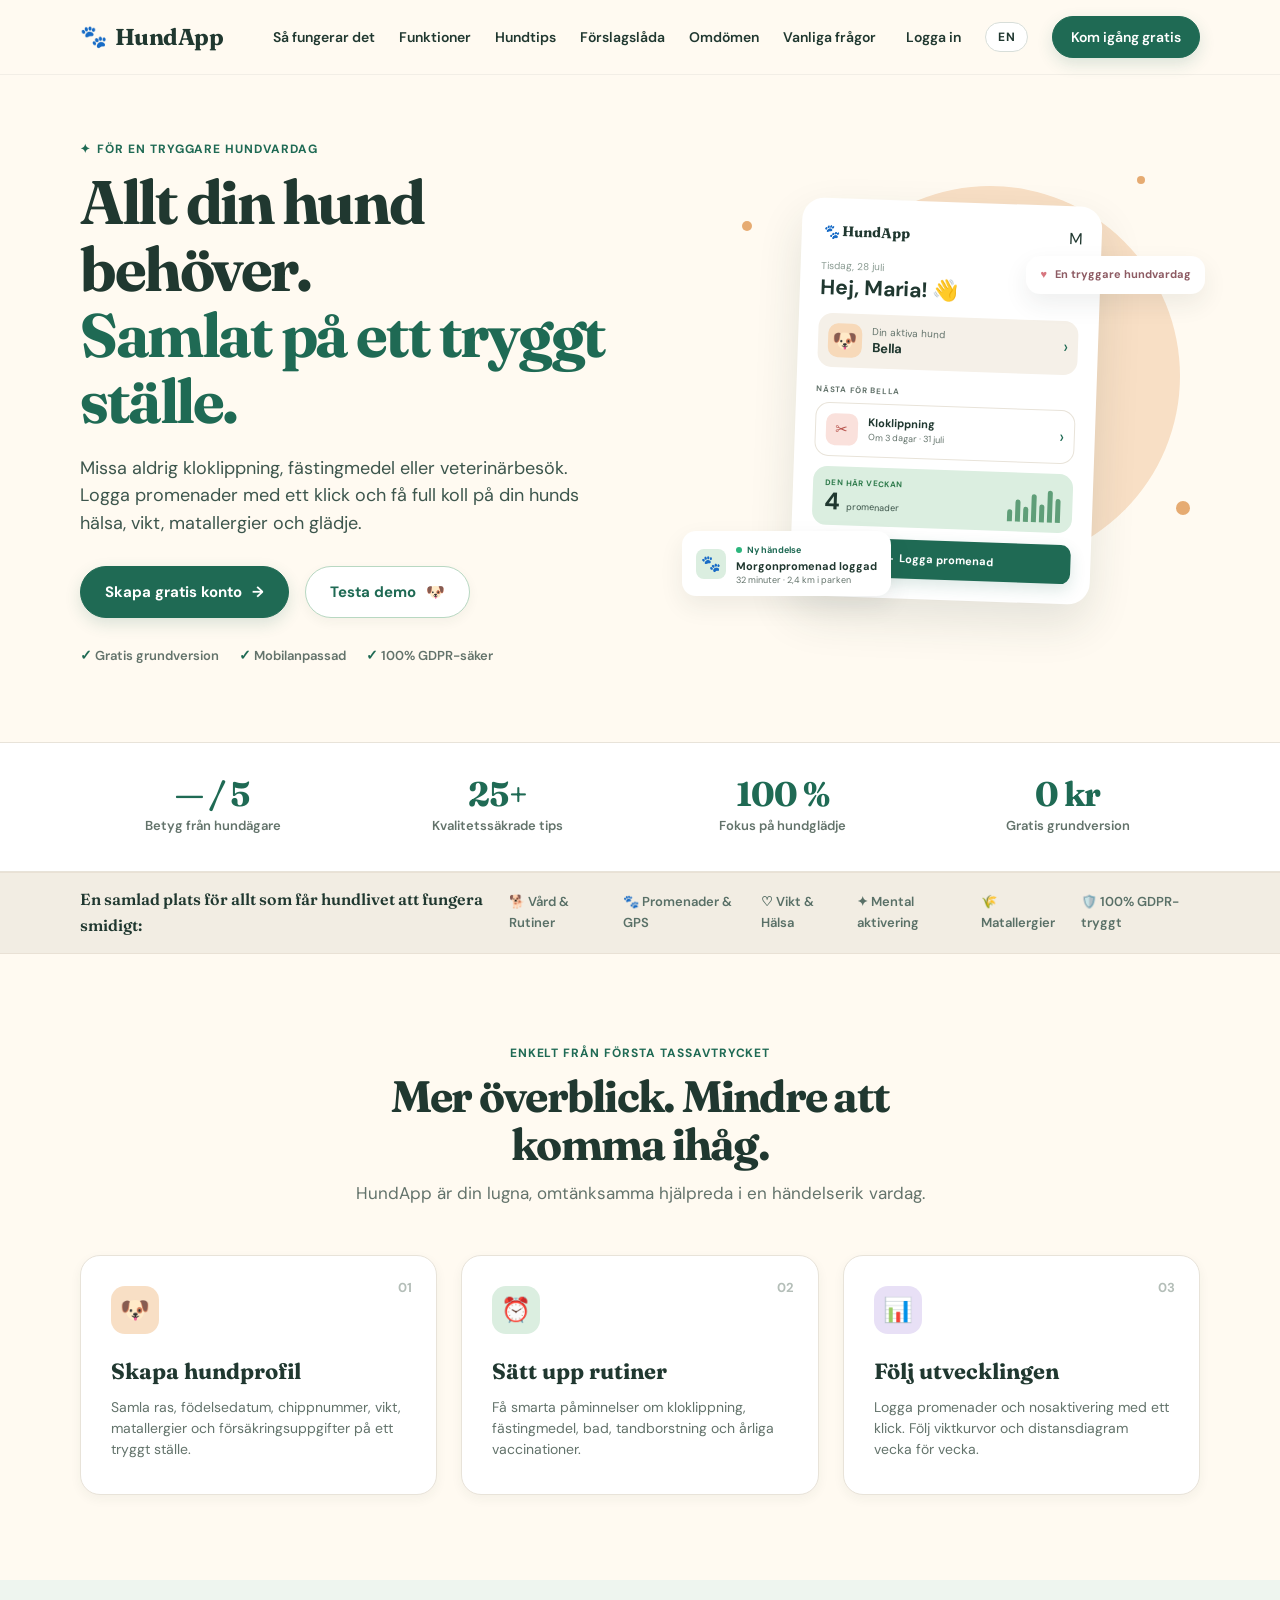
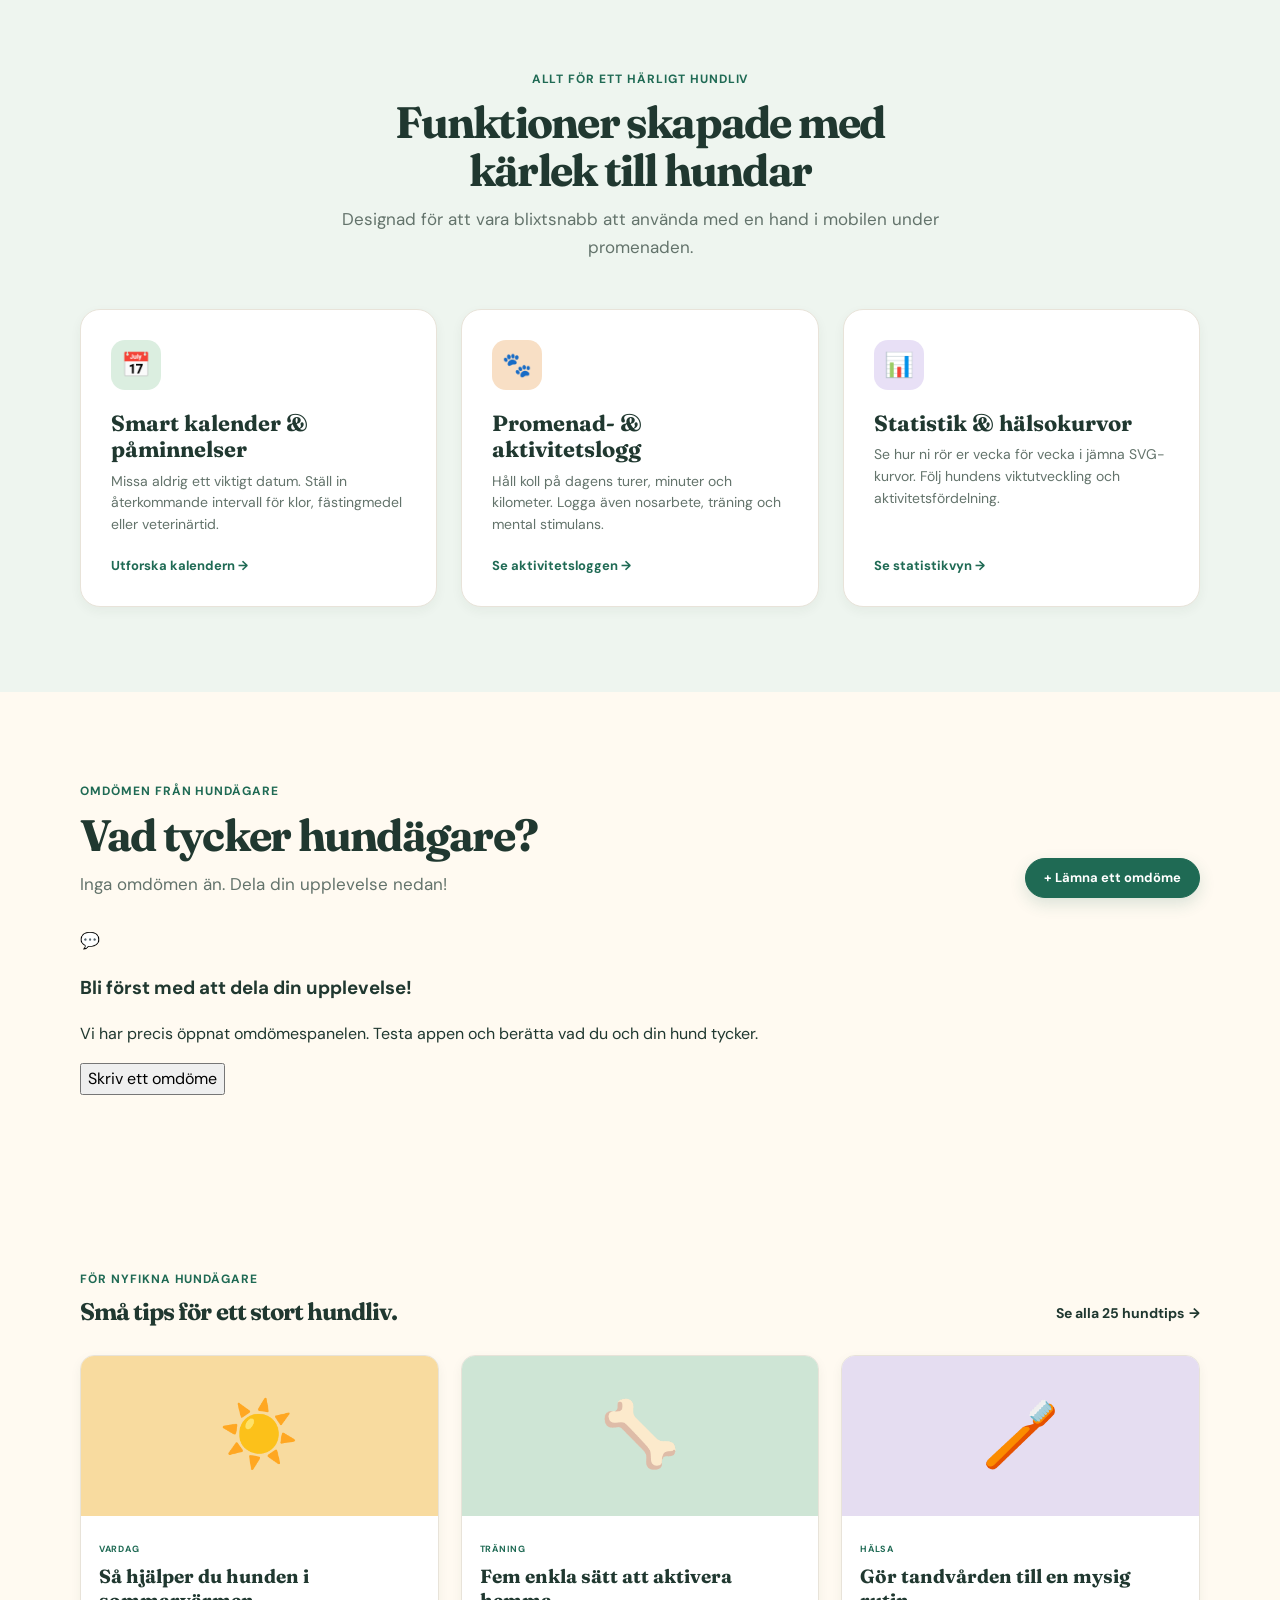
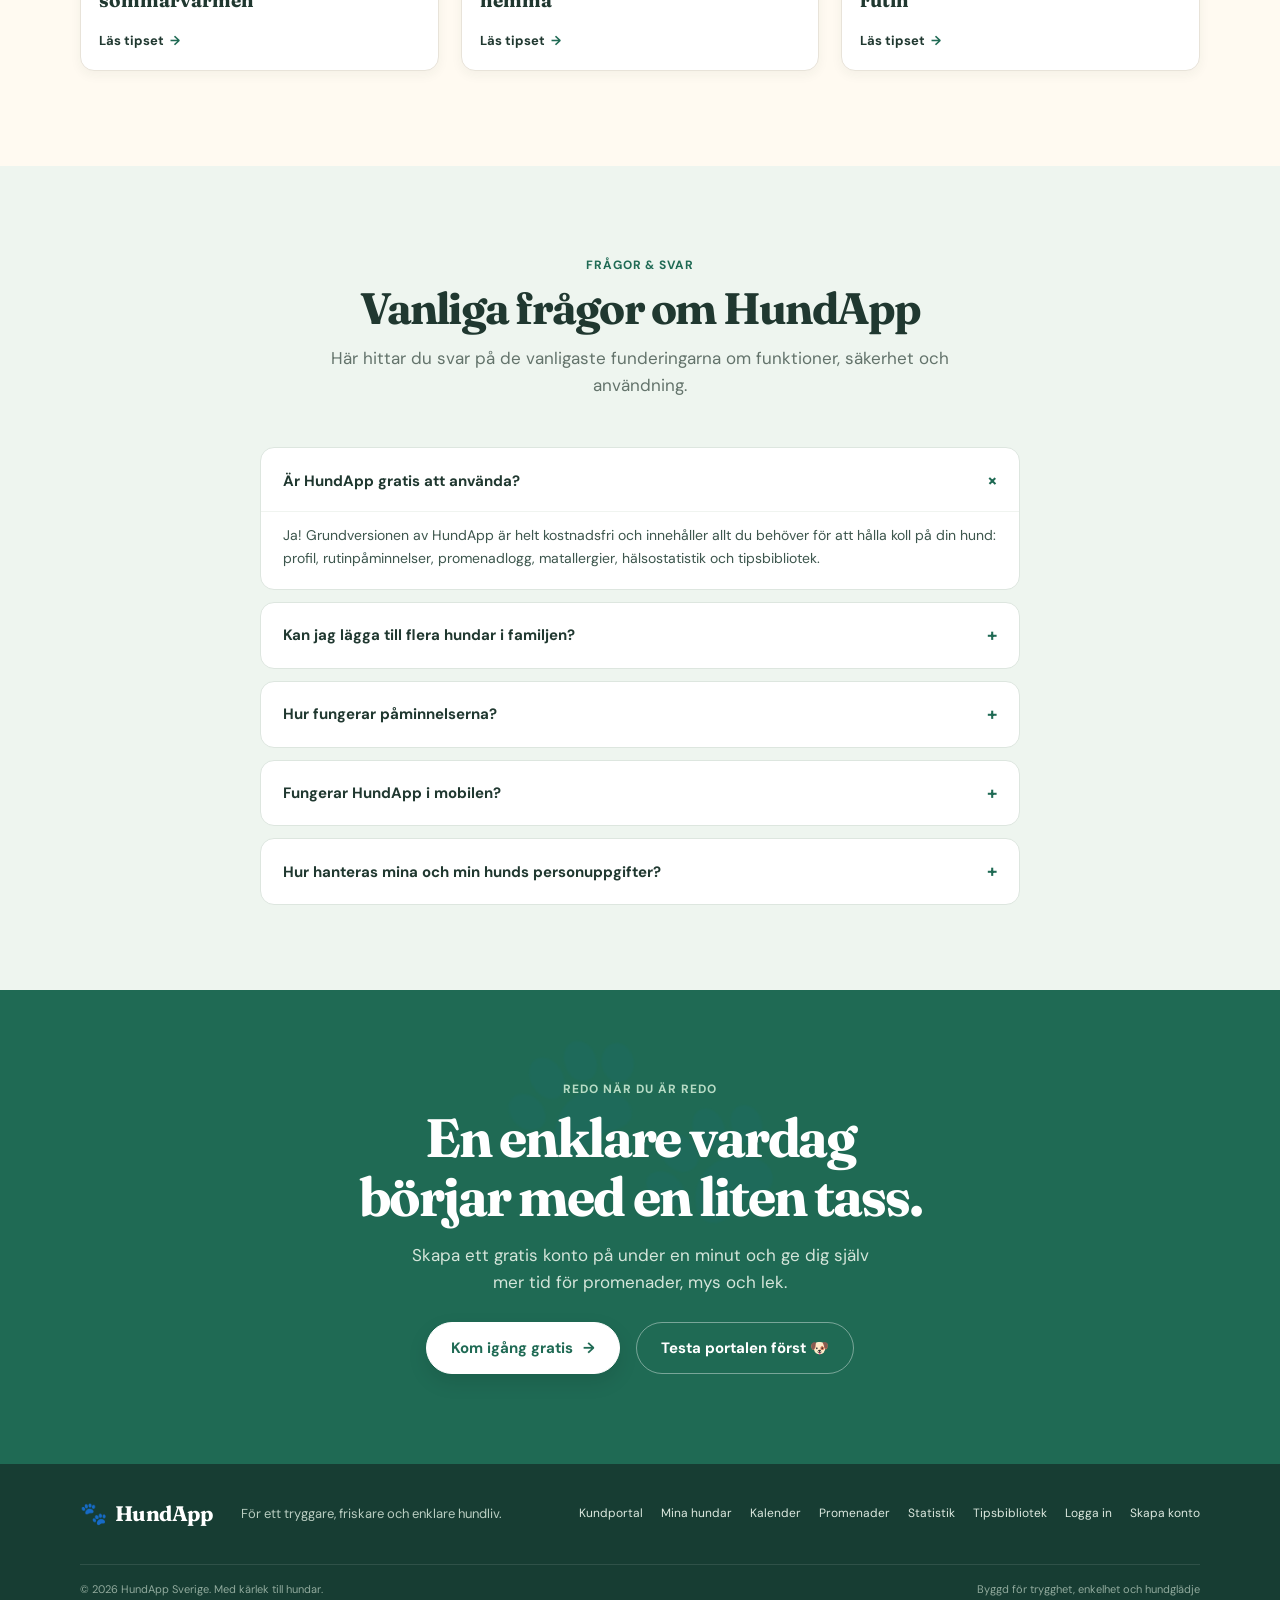
==== index.html @ fe057f98 "Add files via upload" ====
<!doctype html>
<html lang="sv">
<head>
  <meta charset="utf-8">
  <meta name="viewport" content="width=device-width, initial-scale=1">
  <meta name="description" content="HundApp hjälper dig hålla koll på din hunds rutiner, promenader, påminnelser, matallergier och hälsa. Enkel, mobilanpassad och 100% trygg.">
  <title>HundApp – En tryggare och enklare vardag för dig och din hund</title>
  <link rel="preconnect" href="https://fonts.googleapis.com">
  <link rel="preconnect" href="https://fonts.gstatic.com" crossorigin>
  <link href="https://fonts.googleapis.com/css2?family=DM+Sans:ital,wght@0,400;0,500;0,600;0,700;1,400&family=Fraunces:opsz,wght@9..144,600;9..144,700&display=swap" rel="stylesheet">
  <link rel="stylesheet" href="styles.css">
</head>
<body>
  <a class="skip-link" href="#main">Hoppa till innehållet</a>

  <!-- Huvudnavigation -->
  <header class="site-header">
    <div class="container nav-wrap">
      <a class="brand" href="index.html" aria-label="HundApp – till startsidan">
        <span class="brand-mark" aria-hidden="true">🐾</span>
        <span>HundApp</span>
      </a>

      <button class="menu-toggle" type="button" aria-expanded="false" aria-controls="main-nav">
        <span class="sr-only">Öppna meny</span>
        <span></span><span></span><span></span>
      </button>

      <nav id="main-nav" class="main-nav" aria-label="Huvudmeny">
        <a href="#sa-fungerar-det">Så fungerar det</a>
        <a href="#funktioner">Funktioner</a>
        <a href="tips.html">Hundtips</a>
        <a href="suggestions.html">Förslagslåda</a>
        <a href="#omdomen">Omdömen</a>
        <a href="#faq">Vanliga frågor</a>
        <a class="nav-login" href="login.html">Logga in</a>
        <button class="language-toggle" type="button" aria-label="Switch to English" aria-pressed="false">EN</button>
        <a class="button button-small" href="register.html">Kom igång gratis</a>
      </nav>
    </div>
  </header>

  <main id="main">
    
    <!-- ================= HERO SECTION ================= -->
    <section id="top" class="hero section">
      <div class="container hero-grid">
        
        <!-- Vänster: Hero Text & CTA -->
        <div class="hero-copy">
          <p class="eyebrow"><span aria-hidden="true">✦</span> För en tryggare hundvardag</p>
          <h1>Allt din hund behöver.<br><em>Samlat på ett tryggt ställe.</em></h1>
          <p class="hero-text">
            Missa aldrig kloklippning, fästingmedel eller veterinärbesök. Logga promenader med ett klick och få full koll på din hunds hälsa, vikt, matallergier och glädje.
          </p>
          
          <div class="hero-actions">
            <a class="button" href="register.html">Skapa gratis konto <span aria-hidden="true">→</span></a>
            <a class="button button-secondary" href="portal.html">Testa demo <span>🐶</span></a>
          </div>

          <div class="trust-row" aria-label="Fördelar">
            <span><b aria-hidden="true">✓</b> Gratis grundversion</span>
            <span><b aria-hidden="true">✓</b> Mobilanpassad</span>
            <span><b aria-hidden="true">✓</b> 100% GDPR-säker</span>
          </div>
        </div>

        <!-- Höger: Interaktiv Mobilapp Mockup -->
        <div class="hero-visual" aria-label="Förhandsvisning av HundApp i mobilen">
          <div class="sun-shape"></div>
          <div class="dot dot-one"></div>
          <div class="dot dot-two"></div>
          <div class="dot dot-three"></div>
          
          <div class="app-preview">
            <div class="preview-top">
              <span class="preview-logo"><i>🐾</i> HundApp</span>
              <span class="avatar">M</span>
            </div>
            
            <p class="preview-date">Tisdag, 28 juli</p>
            <h2>Hej, Maria! <span>👋</span></h2>
            
            <!-- Aktiv hundkort -->
            <a href="dogs.html" class="dog-card" style="text-decoration:none;" title="Öppna Bellas profil">
              <div class="dog-avatar" aria-hidden="true">🐶</div>
              <div>
                <span>Din aktiva hund</span>
                <strong>Bella</strong>
              </div>
              <span class="task-arrow" aria-hidden="true">›</span>
            </a>

            <!-- Nästa rutin -->
            <p class="next-label">NÄSTA FÖR BELLA</p>
            <a href="calendar.html" class="task-card" style="text-decoration:none;" title="Gå till aktivitetskalendern">
              <div class="task-icon pink" aria-hidden="true">✂</div>
              <div>
                <strong>Kloklippning</strong>
                <span>Om 3 dagar · 31 juli</span>
              </div>
              <span class="task-arrow" aria-hidden="true">›</span>
            </a>

            <!-- Veckostatistik -->
            <a href="statistics.html" class="week-card" style="text-decoration:none;" title="Se komplett hälsostatistik">
              <div>
                <span>DEN HÄR VECKAN</span>
                <strong>4 <small>promenader</small></strong>
              </div>
              <div class="mini-chart" aria-hidden="true">
                <i style="height:12px"></i>
                <i style="height:22px"></i>
                <i style="height:15px"></i>
                <i style="height:28px"></i>
                <i style="height:18px"></i>
                <i style="height:32px"></i>
                <i style="height:24px"></i>
              </div>
            </a>

            <a href="walks.html" class="preview-add button" style="text-decoration:none; display:flex; justify-content:center; align-items:center; gap:6px;">
              <span>+</span> Logga promenad
            </a>
          </div>

          <!-- Svävande live-notiskort -->
          <div class="floating-card walk-card">
            <span class="float-icon">🐾</span>
            <span>
              <span class="pulse-badge"><span class="pulse-dot"></span> Ny händelse</span>
              <b>Morgonpromenad loggad</b>
              <small>32 minuter · 2,4 km i parken</small>
            </span>
          </div>

          <div class="floating-card heart-card">
            <span aria-hidden="true">♥</span> En tryggare hundvardag
          </div>
        </div>

      </div>
    </section>

    <!-- ================= STATISTIKSTRIP (UPPDATERAS LIVE) ================= -->
    <section class="stats-strip" aria-label="Nyckeltal om HundApp">
      <div class="container stats-strip-grid">
        <div class="stats-strip-item">
          <strong id="live-rating-value">— / 5</strong>
          <span id="live-rating-label">Betyg från hundägare</span>
        </div>
        <div class="stats-strip-item">
          <strong>25+</strong>
          <span>Kvalitetssäkrade tips</span>
        </div>
        <div class="stats-strip-item">
          <strong>100 %</strong>
          <span>Fokus på hundglädje</span>
        </div>
        <div class="stats-strip-item">
          <strong>0 kr</strong>
          <span>Gratis grundversion</span>
        </div>
      </div>
    </section>

    <!-- ================= SOCIAL PROOF LISTA ================= -->
    <section class="social-proof">
      <div class="container proof-wrap">
        <p>En samlad plats för allt som får hundlivet att fungera smidigt:</p>
        <div class="proof-items">
          <span>🐕 Vård & Rutiner</span>
          <span>🐾 Promenader & GPS</span>
          <span>♡ Vikt & Hälsa</span>
          <span>✦ Mental aktivering</span>
          <span>🌾 Matallergier</span>
          <span>🛡️ 100% GDPR-tryggt</span>
        </div>
      </div>
    </section>

    <!-- ================= SÅ FUNGERAR DET (3 STEG) ================= -->
    <section id="sa-fungerar-det" class="section how-section">
      <div class="container">
        <div class="section-heading centered">
          <p class="eyebrow">Enkelt från första tassavtrycket</p>
          <h2>Mer överblick. Mindre att komma ihåg.</h2>
          <p>HundApp är din lugna, omtänksamma hjälpreda i en händelserik vardag.</p>
        </div>

        <div class="steps">
          <article class="step">
            <div class="step-number">01</div>
            <div class="step-icon peach">🐶</div>
            <h3>Skapa hundprofil</h3>
            <p>Samla ras, födelsedatum, chippnummer, vikt, matallergier och försäkringsuppgifter på ett tryggt ställe.</p>
          </article>

          <article class="step">
            <div class="step-number">02</div>
            <div class="step-icon mint">⏰</div>
            <h3>Sätt upp rutiner</h3>
            <p>Få smarta påminnelser om kloklippning, fästingmedel, bad, tandborstning och årliga vaccinationer.</p>
          </article>

          <article class="step">
            <div class="step-number">03</div>
            <div class="step-icon lilac">📊</div>
            <h3>Följ utvecklingen</h3>
            <p>Logga promenader och nosaktivering med ett klick. Följ viktkurvor och distansdiagram vecka för vecka.</p>
          </article>
        </div>
      </div>
    </section>

    <!-- ================= INTERAKTIVA FUNKTIONSPELARE ================= -->
    <section id="funktioner" class="section features-section">
      <div class="container">
        <div class="section-heading centered">
          <p class="eyebrow">Allt för ett härligt hundliv</p>
          <h2>Funktioner skapade med kärlek till hundar</h2>
          <p>Designad för att vara blixtsnabb att använda med en hand i mobilen under promenaden.</p>
        </div>

        <div class="feature-pillar-grid">
          <article class="feature-pillar-card">
            <div class="pillar-icon mint">📅</div>
            <h3>Smart kalender & påminnelser</h3>
            <p>Missa aldrig ett viktigt datum. Ställ in återkommande intervall för klor, fästingmedel eller veterinärtid.</p>
            <a class="pillar-link" href="calendar.html">Utforska kalendern →</a>
          </article>

          <article class="feature-pillar-card">
            <div class="pillar-icon peach">🐾</div>
            <h3>Promenad- & aktivitetslogg</h3>
            <p>Håll koll på dagens turer, minuter och kilometer. Logga även nosarbete, träning och mental stimulans.</p>
            <a class="pillar-link" href="walks.html">Se aktivitetsloggen →</a>
          </article>

          <article class="feature-pillar-card">
            <div class="pillar-icon lilac">📊</div>
            <h3>Statistik & hälsokurvor</h3>
            <p>Se hur ni rör er vecka för vecka i jämna SVG-kurvor. Följ hundens viktutveckling och aktivitetsfördelning.</p>
            <a class="pillar-link" href="statistics.html">Se statistikvyn →</a>
          </article>
        </div>
      </div>
    </section>

    <!-- ================= HUNDÄGARRECENSIONER (LIVE) ================= -->
    <section id="omdomen" class="testimonials-section">
      <div class="container">
        <div class="reviews-header-row">
          <div class="section-heading">
            <p class="eyebrow">Omdömen från hundägare</p>
            <h2>Vad tycker hundägare?</h2>
            <p id="reviews-subtitle">Här visas äkta omdömen så fort våra användare har tyckt till.</p>
          </div>
          <button id="open-review-modal-btn" class="button button-small" type="button">+ Lämna ett omdöme</button>
        </div>

        <div id="reviews-container">
          <!-- Renderas dynamiskt i app.js -->
        </div>
      </div>
    </section>

    <!-- ================= UTVALDA TIPS FRÅN BIBLIOTEKET ================= -->
    <section id="tips" class="section tips-section">
      <div class="container">
        <div class="tips-top">
          <div>
            <p class="eyebrow">För nyfikna hundägare</p>
            <h2>Små tips för ett stort hundliv.</h2>
          </div>
          <a class="text-link dark" href="tips.html">Se alla 25 hundtips <span aria-hidden="true">→</span></a>
        </div>

        <div class="tips-grid">
          <article class="tip-card">
            <div class="tip-image sunshine">☀️</div>
            <div class="tip-body">
              <span>VARDAG</span>
              <h3>Så hjälper du hunden i sommarvärmen</h3>
              <a href="tips.html" aria-label="Läs tips om sommarvärme">Läs tipset <b>→</b></a>
            </div>
          </article>

          <article class="tip-card">
            <div class="tip-image green">🦴</div>
            <div class="tip-body">
              <span>TRÄNING</span>
              <h3>Fem enkla sätt att aktivera hemma</h3>
              <a href="tips.html" aria-label="Läs tips om aktivering">Läs tipset <b>→</b></a>
            </div>
          </article>

          <article class="tip-card">
            <div class="tip-image lavender">🪥</div>
            <div class="tip-body">
              <span>HÄLSA</span>
              <h3>Gör tandvården till en mysig rutin</h3>
              <a href="tips.html" aria-label="Läs tips om tandvård">Läs tipset <b>→</b></a>
            </div>
          </article>
        </div>
      </div>
    </section>

    <!-- ================= VANLIGA FRÅGOR (ACCORDION) ================= -->
    <section id="faq" class="faq-section">
      <div class="container">
        <div class="section-heading centered">
          <p class="eyebrow">Frågor & svar</p>
          <h2>Vanliga frågor om HundApp</h2>
          <p>Här hittar du svar på de vanligaste funderingarna om funktioner, säkerhet och användning.</p>
        </div>

        <div class="faq-wrap">
          <details class="faq-item" open>
            <summary class="faq-summary">
              Är HundApp gratis att använda?
              <span aria-hidden="true">+</span>
            </summary>
            <div class="faq-content">
              Ja! Grundversionen av HundApp är helt kostnadsfri och innehåller allt du behöver för att hålla koll på din hund: profil, rutinpåminnelser, promenadlogg, matallergier, hälsostatistik och tipsbibliotek.
            </div>
          </details>

          <details class="faq-item">
            <summary class="faq-summary">
              Kan jag lägga till flera hundar i familjen?
              <span aria-hidden="true">+</span>
            </summary>
            <div class="faq-content">
              Ja, du kan enkelt hantera flera hundprofiler och växla mellan dem med ett klick i appen, så att varje hund får sina egna rutiner, påminnelser, foder och historik.
            </div>
          </details>

          <details class="faq-item">
            <summary class="faq-summary">
              Hur fungerar påminnelserna?
              <span aria-hidden="true">+</span>
            </summary>
            <div class="faq-content">
              Du väljer själv intervall (t.ex. kloklippning var 21:a dag eller fästingmedel en gång i månaden). HundApp beräknar automatiskt nästa datum och påminner dig i god tid så att du kan bocka av rutinen direkt.
            </div>
          </details>

          <details class="faq-item">
            <summary class="faq-summary">
              Fungerar HundApp i mobilen?
              <span aria-hidden="true">+</span>
            </summary>
            <div class="faq-content">
              Absolut! HundApp är byggd med mobil-först-design och fungerar direkt i webbläsaren i mobilen utan krångliga nedladdningar. Du kan även spara den som genväg på din hemskärm för snabbåtkomst.
            </div>
          </details>

          <details class="faq-item">
            <summary class="faq-summary">
              Hur hanteras mina och min hunds personuppgifter?
              <span aria-hidden="true">+</span>
            </summary>
            <div class="faq-content">
              Vi tillämpar strikt dataminimering enligt GDPR. Endast nödvändiga uppgifter sparas, vi visar ingen reklam och dina data säljs eller delas aldrig vidare till tredje part.
            </div>
          </details>
        </div>
      </div>
    </section>

    <!-- ================= CALL TO ACTION ================= -->
    <section id="kom-igang" class="cta-section">
      <div class="container cta-inner">
        <div class="cta-paw" aria-hidden="true">🐾</div>
        <p class="eyebrow light">Redo när du är redo</p>
        <h2>En enklare vardag<br>börjar med en liten tass.</h2>
        <p>Skapa ett gratis konto på under en minut och ge dig själv mer tid för promenader, mys och lek.</p>
        <div style="display:inline-flex; gap:16px; flex-wrap:wrap; justify-content:center; position:relative; z-index:2;">
          <a class="button button-light" href="register.html">Kom igång gratis <span aria-hidden="true">→</span></a>
          <a class="button button-ghost" style="color:#fff !important; border-color:rgba(255,255,255,0.4);" href="portal.html">Testa portalen först 🐶</a>
        </div>
      </div>
    </section>

  </main>

  <!-- MODAL: LÄMNA ETT OMDÖME -->
  <div id="review-modal" class="modal" aria-hidden="true" role="dialog" aria-modal="true" aria-labelledby="review-modal-title">
    <div class="modal-box review-modal-box">
      <button class="modal-close" type="button" aria-label="Stäng">×</button>
      <span class="modal-icon">⭐</span>
      <p class="eyebrow">Tyck till om HundApp</p>
      <h2 id="review-modal-title">Lämna ett omdöme</h2>
      <p style="font-size:13px; color:var(--muted); margin: 6px 0 16px;">Ditt betyg och din recension uppdaterar snittbetyget och visas direkt på startsidan.</p>
      
      <form id="review-form">
        <div class="review-form-field">
          <label>Välj betyg (1–5 stjärnor):</label>
          <div id="review-star-picker" class="star-picker" role="radiogroup" aria-label="Välj betyg">
            <span data-star="1" role="radio" aria-checked="false" aria-label="1 stjärna">★</span>
            <span data-star="2" role="radio" aria-checked="false" aria-label="2 stjärnor">★</span>
            <span data-star="3" role="radio" aria-checked="false" aria-label="3 stjärnor">★</span>
            <span data-star="4" role="radio" aria-checked="false" aria-label="4 stjärnor">★</span>
            <span data-star="5" role="radio" aria-checked="false" aria-label="5 stjärnor">★</span>
          </div>
          <input type="hidden" id="review-rating-input" name="rating" value="5" required>
        </div>

        <div class="review-form-field">
          <label for="review-name">Ditt namn och hundens namn:</label>
          <input type="text" id="review-name" placeholder="T.ex. Maria & Bella (Golden retriever)" required>
        </div>

        <div class="review-form-field">
          <label for="review-text">Din upplevelse av HundApp:</label>
          <textarea id="review-text" placeholder="Berätta vad du tycker om funktionerna, påminnelserna eller promenadloggen..." required></textarea>
        </div>

        <button class="button" style="width:100%; margin-top:8px;" type="submit">Publicera mitt omdöme ✨</button>
      </form>
    </div>
  </div>

  <!-- TOAST FEEDBACK -->
  <div id="toast-msg" class="toast-msg" role="status" aria-live="polite">
    <span id="toast-icon">✓</span>
    <span id="toast-text">Tack för ditt omdöme!</span>
  </div>

  <!-- ================= SIDFOT ================= -->
  <footer class="site-footer">
    <div class="container footer-top">
      <a class="brand" href="index.html">
        <span class="brand-mark" aria-hidden="true">🐾</span>
        <span>HundApp</span>
      </a>
      <p>För ett tryggare, friskare och enklare hundliv.</p>
      
      <nav class="footer-links" aria-label="Sidfotslänkar">
        <a href="portal.html">Kundportal</a>
        <a href="dogs.html">Mina hundar</a>
        <a href="calendar.html">Kalender</a>
        <a href="walks.html">Promenader</a>
        <a href="statistics.html">Statistik</a>
        <a href="tips.html">Tipsbibliotek</a>
        <a href="login.html">Logga in</a>
        <a href="register.html">Skapa konto</a>
      </nav>
    </div>
    
    <div class="container footer-bottom">
      <span>© 2026 HundApp Sverige. Med kärlek till hundar.</span>
      <span>Byggd för trygghet, enkelhet och hundglädje</span>
    </div>
  </footer>

  <script src="app.js"></script>
</body>
</html>
---- styles.css ----
/**
 * 🐾 HundApp – styles.css
 * Modern, mobil-först stilmall för hela HundApp.
 * Bättre, snyggare, felsäker och blixtsnabb.
 */

/* ============================================================
   1. DESIGNTOKENS & CSS VARIABLER
   ============================================================ */
:root {
  /* Huvudfärger */
  --ink: #203830;
  --ink-light: #3d564d;
  --muted: #63736b;
  --muted-light: #899a91;
  --cream: #fffaf1;
  --white: #ffffff;

  /* Accentfärger */
  --green: #1f6a54;
  --green-hover: #174c3e;
  --green-light: #e3f2e7;
  --green-border: #b8d8c2;

  --peach: #f8dfc5;
  --peach-dark: #b86e28;
  --mint: #dbeee0;
  --mint-dark: #2e7a4b;
  --lilac: #e8e0f6;
  --lilac-dark: #6f539b;
  --rose: #fae1dc;
  --rose-dark: #b8544d;
  --sand: #f5f0e8;

  /* Ramar & Skuggor */
  --line: #e8e3d9;
  --line-light: #f0ece3;
  --shadow-sm: 0 4px 12px rgba(32, 56, 48, 0.05);
  --shadow-md: 0 10px 25px rgba(32, 56, 48, 0.08);
  --shadow-lg: 0 20px 45px rgba(32, 56, 48, 0.12);
  --radius-sm: 8px;
  --radius-md: 14px;
  --radius-lg: 20px;
  --radius-pill: 100px;

  /* Easing & Transition */
  --ease: cubic-bezier(0.16, 1, 0.3, 1);
  --transition: 0.2s cubic-bezier(0.16, 1, 0.3, 1);
}

/* ============================================================
   2. GLOBALA RESETS & TYPOGRAFI
   ============================================================ */
*, *::before, *::after {
  box-sizing: border-box;
}

html {
  scroll-behavior: smooth;
  -webkit-text-size-adjust: 100%;
}

body {
  margin: 0;
  color: var(--ink);
  background: var(--cream);
  font-family: 'DM Sans', -apple-system, BlinkMacSystemFont, 'Segoe UI', Roboto, sans-serif;
  font-size: 16px;
  line-height: 1.6;
  -webkit-font-smoothing: antialiased;
  -moz-osx-font-smoothing: grayscale;
}

img, svg {
  display: block;
  max-width: 100%;
}

button, input, select, textarea {
  font: inherit;
}

a {
  color: inherit;
  text-decoration: none;
}

:focus-visible {
  outline: 3px solid var(--green);
  outline-offset: 2px;
}

.sr-only {
  position: absolute;
  width: 1px;
  height: 1px;
  padding: 0;
  margin: -1px;
  overflow: hidden;
  clip: rect(0, 0, 0, 0);
  white-space: nowrap;
  border: 0;
}

.skip-link {
  position: absolute;
  left: 10px;
  top: -60px;
  background: var(--green);
  color: var(--white) !important;
  padding: 8px 16px;
  border-radius: var(--radius-sm);
  font-weight: 700;
  z-index: 100;
  transition: top 0.2s ease;
}

.skip-link:focus {
  top: 12px;
}

.container {
  width: min(1120px, calc(100% - 40px));
  margin: 0 auto;
}

.section {
  padding: 85px 0;
}

/* ============================================================
   3. KNAPPAR, TAGGAR & INTERAKTIVA ELEMENT
   ============================================================ */
.button {
  display: inline-flex;
  align-items: center;
  justify-content: center;
  gap: 10px;
  border: 1px solid var(--green);
  border-radius: var(--radius-pill);
  padding: 13px 24px;
  background: var(--green);
  color: var(--white) !important;
  font-size: 15px;
  font-weight: 700;
  cursor: pointer;
  box-shadow: 0 6px 16px rgba(31, 106, 84, 0.16);
  transition: var(--transition);
}

.button:hover {
  background: var(--green-hover);
  border-color: var(--green-hover);
  transform: translateY(-2px);
  box-shadow: 0 8px 20px rgba(31, 106, 84, 0.22);
}

.button:active {
  transform: translateY(0);
}

.button-small {
  padding: 9px 18px;
  font-size: 13px;
}

.button-secondary {
  background: var(--white);
  color: var(--green) !important;
  border-color: var(--green-border);
  box-shadow: var(--shadow-sm);
}

.button-secondary:hover {
  background: var(--green-light);
  border-color: var(--green);
  transform: translateY(-2px);
}

.button-ghost {
  background: transparent;
  color: var(--ink) !important;
  border: 1px solid var(--line);
  box-shadow: none;
}

.button-ghost:hover {
  background: var(--white);
  border-color: var(--green);
  color: var(--green) !important;
  transform: translateY(-2px);
}

.button-light {
  background: var(--white);
  border-color: var(--white);
  color: var(--green) !important;
  box-shadow: 0 8px 20px rgba(0,0,0,0.1);
}

.button-light:hover {
  background: var(--sand);
  transform: translateY(-2px);
}

.outline-button {
  display: inline-flex;
  align-items: center;
  justify-content: center;
  border: 1px solid var(--line);
  background: var(--white);
  color: var(--ink);
  border-radius: var(--radius-pill);
  padding: 11px 20px;
  font-size: 14px;
  font-weight: 700;
  cursor: pointer;
  transition: var(--transition);
}

.outline-button:hover {
  border-color: var(--green);
  color: var(--green);
  transform: translateY(-2px);
}

.text-link {
  font-weight: 700;
  color: var(--green);
  font-size: 14px;
  display: inline-flex;
  align-items: center;
  gap: 5px;
  transition: opacity 0.15s;
}

.text-link:hover {
  opacity: 0.8;
}

.text-link.dark {
  color: var(--ink);
}

.eyebrow {
  color: var(--green);
  font-weight: 700;
  letter-spacing: 0.08em;
  text-transform: uppercase;
  font-size: 12px;
  margin: 0 0 10px;
  display: inline-flex;
  align-items: center;
  gap: 6px;
}

.card-label {
  font-size: 9px;
  letter-spacing: 0.09em;
  font-weight: 700;
  color: var(--muted);
  text-transform: uppercase;
  margin: 0 0 6px;
}

/* ============================================================
   4. NAVIGATION & SIDHUVUD (PUBLIKT & PORTAL)
   ============================================================ */
.site-header {
  background: rgba(255, 250, 241, 0.94);
  backdrop-filter: blur(12px);
  -webkit-backdrop-filter: blur(12px);
  position: sticky;
  top: 0;
  z-index: 100;
  border-bottom: 1px solid rgba(32, 56, 48, 0.06);
}

.nav-wrap {
  height: 74px;
  display: flex;
  align-items: center;
  justify-content: space-between;
}

.brand {
  display: inline-flex;
  align-items: center;
  gap: 8px;
  color: var(--ink);
  font-family: 'Fraunces', Georgia, serif;
  font-weight: 700;
  font-size: 23px;
  letter-spacing: -0.02em;
}

.brand-mark {
  font-size: 22px;
}

.main-nav {
  display: flex;
  align-items: center;
  gap: 24px;
}

.main-nav a {
  font-size: 14px;
  font-weight: 600;
  color: var(--ink);
  transition: color 0.15s;
}

.main-nav a:hover,
.footer-links a:hover {
  color: var(--green);
}

.nav-login {
  margin-left: 6px;
}

.language-toggle {
  border: 1px solid #d8ded9;
  border-radius: var(--radius-pill);
  background: var(--white);
  color: var(--ink);
  font: 700 12px 'DM Sans', sans-serif;
  letter-spacing: 0.04em;
  padding: 6px 12px;
  cursor: pointer;
  transition: var(--transition);
}

.language-toggle:hover {
  border-color: var(--green);
  color: var(--green);
}

.menu-toggle {
  display: none;
  background: none;
  border: 0;
  width: 42px;
  height: 42px;
  padding: 8px;
  cursor: pointer;
}

.menu-toggle span:not(.sr-only) {
  height: 2px;
  display: block;
  margin: 5px 0;
  background: var(--ink);
  border-radius: 2px;
  transition: 0.2s;
}

/* Portal Nav */
.portal-page {
  background: var(--cream);
  min-height: 100vh;
  display: flex;
  flex-direction: column;
}

.portal-header {
  background: var(--white);
  border-bottom: 1px solid var(--line);
  position: sticky;
  top: 0;
  z-index: 100;
}

.portal-nav {
  width: min(1120px, calc(100% - 40px));
  margin: 0 auto;
  height: 72px;
  display: flex;
  align-items: center;
  justify-content: space-between;
}

.portal-links {
  display: flex;
  align-items: center;
  gap: 8px;
}

.portal-links a {
  font-size: 14px;
  font-weight: 600;
  color: var(--muted);
  padding: 8px 14px;
  border-radius: var(--radius-pill);
  transition: var(--transition);
}

.portal-links a:hover,
.portal-links a.active {
  color: var(--ink);
  background: var(--sand);
}

.portal-links a.active {
  font-weight: 700;
  color: var(--green);
}

.portal-user {
  display: flex;
  align-items: center;
  gap: 12px;
}

.bell {
  border: 1px solid #dce4de;
  background: var(--white);
  border-radius: 50%;
  width: 36px;
  height: 36px;
  display: grid;
  place-items: center;
  font-size: 15px;
  cursor: pointer;
  position: relative;
  transition: var(--transition);
}

.bell:hover {
  border-color: var(--green);
}

.bell i {
  position: absolute;
  top: 7px;
  right: 7px;
  width: 7px;
  height: 7px;
  border-radius: 50%;
  background: #e54b4b;
}

.user-menu {
  display: inline-flex;
  align-items: center;
  gap: 8px;
  border: 1px solid #dce4de;
  background: var(--white);
  border-radius: var(--radius-pill);
  padding: 4px 12px 4px 5px;
  cursor: pointer;
  font: 600 13px 'DM Sans', sans-serif;
  color: var(--ink);
}

.user-menu span {
  width: 26px;
  height: 26px;
  border-radius: 50%;
  background: var(--mint);
  color: var(--green);
  display: grid;
  place-items: center;
  font-weight: 700;
  font-size: 12px;
}

.user-menu em {
  font-style: normal;
  font-size: 10px;
  color: var(--muted);
}

/* ============================================================
   5. STARTSIDA (INDEX.HTML)
   ============================================================ */
.hero {
  padding: 60px 0 75px;
  overflow: hidden;
}

.hero-grid {
  display: grid;
  grid-template-columns: 1.05fr 0.95fr;
  align-items: center;
  gap: 50px;
}

.hero h1,
.section-heading h2,
.feature-copy h2,
.tips-top h2,
.cta-inner h2 {
  font-family: 'Fraunces', Georgia, serif;
  letter-spacing: -0.04em;
  line-height: 1.08;
  margin: 0;
  color: var(--ink);
}

.hero h1 {
  font-size: clamp(40px, 4.8vw, 64px);
  max-width: 620px;
}

.hero h1 em {
  font-style: normal;
  color: var(--green);
}

.hero-text {
  font-size: 18px;
  line-height: 1.55;
  color: var(--ink-light);
  max-width: 530px;
  margin: 20px 0 28px;
}

.hero-actions {
  display: flex;
  align-items: center;
  gap: 16px;
}

.trust-row {
  display: flex;
  gap: 20px;
  margin-top: 26px;
  color: var(--muted);
  font-size: 13px;
  font-weight: 600;
}

.trust-row b {
  color: var(--green);
  font-size: 14px;
}

/* Hero Visual & Mockup */
.hero-visual {
  height: 480px;
  position: relative;
  display: flex;
  justify-content: center;
  align-items: center;
}

.sun-shape {
  width: 380px;
  height: 380px;
  border-radius: 50%;
  background: var(--peach);
  position: absolute;
  right: 20px;
  top: 25px;
}

.dot {
  width: 10px;
  height: 10px;
  border-radius: 50%;
  background: #e6ab72;
  position: absolute;
}

.dot-one { left: 50px; top: 60px; }
.dot-two { right: 10px; top: 340px; width: 14px; height: 14px; }
.dot-three { right: 55px; top: 15px; width: 8px; height: 8px; }

.app-preview {
  width: 300px;
  background: var(--white);
  padding: 20px;
  border-radius: 22px;
  position: relative;
  z-index: 2;
  box-shadow: var(--shadow-lg);
  transform: rotate(2deg);
  transition: transform 0.3s ease;
}

.app-preview:hover {
  transform: rotate(0deg) scale(1.02);
}

.preview-top {
  display: flex;
  justify-content: space-between;
  align-items: center;
}

.preview-logo {
  font-family: 'Fraunces', serif;
  font-size: 14px;
  font-weight: 700;
}

.preview-date {
  color: var(--muted-light);
  font-size: 10px;
  margin: 14px 0 0;
}

.app-preview h2 {
  font-size: 21px;
  margin: 0 0 12px;
  line-height: 1.3;
}

.dog-card {
  display: flex;
  gap: 10px;
  align-items: center;
  border-radius: var(--radius-md);
  background: var(--sand);
  padding: 10px;
  transition: var(--transition);
}

.dog-card:hover {
  background: #ede6da;
}

.dog-avatar {
  width: 34px;
  height: 34px;
  border-radius: 10px;
  background: #f7d9b9;
  display: grid;
  place-items: center;
  font-size: 20px;
}

.dog-card div:nth-child(2) {
  display: flex;
  flex-direction: column;
  line-height: 1.2;
  font-size: 10px;
  color: var(--muted);
}

.dog-card strong {
  color: var(--ink);
  font-size: 13px;
  margin-top: 2px;
}

.dog-card button {
  border: 0;
  background: transparent;
  margin-left: auto;
  color: var(--muted);
  font-size: 16px;
}

.next-label {
  font-size: 8px;
  letter-spacing: 0.09em;
  font-weight: 700;
  color: var(--muted);
  margin: 16px 0 6px;
}

.task-card {
  display: flex;
  align-items: center;
  gap: 10px;
  border: 1px solid var(--line);
  border-radius: var(--radius-md);
  padding: 10px;
  transition: var(--transition);
}

.task-card:hover {
  border-color: var(--green);
  background: #fbfdfb;
}

.task-icon {
  width: 32px;
  height: 32px;
  border-radius: 9px;
  display: grid;
  place-items: center;
  font-size: 15px;
}

.pink {
  background: var(--rose);
  color: var(--rose-dark);
}

.task-card div:nth-child(2) {
  display: flex;
  flex-direction: column;
  font-size: 11px;
  line-height: 1.25;
}

.task-card span {
  color: var(--muted);
  font-size: 9px;
  margin-top: 2px;
}

.task-arrow {
  margin-left: auto;
  font-size: 18px !important;
  color: var(--green) !important;
}

.week-card {
  margin-top: 10px;
  border-radius: var(--radius-md);
  background: var(--mint);
  display: flex;
  align-items: flex-end;
  justify-content: space-between;
  padding: 10px 12px;
  transition: var(--transition);
}

.week-card:hover {
  background: #cde7d5;
}

.week-card > div:first-child {
  display: flex;
  flex-direction: column;
}

.week-card span {
  font-size: 8px;
  font-weight: 700;
  color: var(--mint-dark);
  letter-spacing: 0.05em;
}

.week-card strong {
  font-size: 24px;
  line-height: 1.1;
}

.week-card small {
  font-size: 9px;
  font-weight: 500;
  color: #4d655a;
}

.mini-chart {
  height: 32px;
  display: flex;
  align-items: end;
  gap: 3px;
}

.mini-chart i {
  background: #5f9e78;
  width: 5px;
  border-radius: 4px 4px 0 0;
}

.preview-add {
  width: 100%;
  background: var(--green);
  border: 0;
  color: #fff;
  border-radius: 10px;
  font-size: 11px;
  padding: 11px;
  margin-top: 12px;
  font-weight: 700;
  cursor: pointer;
}

/* Floating Badges */
.floating-card {
  position: absolute;
  z-index: 3;
  background: var(--white);
  border-radius: var(--radius-md);
  box-shadow: var(--shadow-md);
}

.walk-card {
  left: -10px;
  bottom: 45px;
  padding: 10px 14px;
  display: flex;
  gap: 10px;
  align-items: center;
  font-size: 11px;
  animation: floatGentle 5s ease-in-out infinite;
}

.float-icon {
  width: 30px;
  height: 30px;
  display: grid;
  place-items: center;
  border-radius: 8px;
  background: var(--mint);
  font-size: 16px;
}

.walk-card b, .walk-card small {
  display: block;
  line-height: 1.35;
}

.walk-card small {
  color: var(--muted);
  font-size: 9px;
}

.heart-card {
  right: -5px;
  top: 95px;
  padding: 10px 14px;
  font-size: 11px;
  font-weight: 700;
  color: #8d5b63;
  animation: floatRight 6s ease-in-out infinite;
}

.heart-card span {
  color: #d7767f;
  margin-right: 5px;
}

.pulse-badge {
  display: inline-flex;
  align-items: center;
  gap: 5px;
  font-size: 9px;
  color: var(--green);
  font-weight: 700;
}

.pulse-dot {
  width: 6px;
  height: 6px;
  border-radius: 50%;
  background: #2cb67d;
  animation: pulseDot 1.8s infinite;
}

@keyframes floatGentle {
  0%, 100% { transform: translateY(0) rotate(-4deg); }
  50% { transform: translateY(-7px) rotate(-3deg); }
}

@keyframes floatRight {
  0%, 100% { transform: translateY(0) rotate(5deg); }
  50% { transform: translateY(-6px) rotate(6deg); }
}

@keyframes pulseDot {
  0%, 100% { opacity: 1; transform: scale(1); }
  50% { opacity: 0.4; transform: scale(0.8); }
}

/* Stats Strip */
.stats-strip {
  background: var(--white);
  border-top: 1px solid var(--line);
  border-bottom: 1px solid var(--line);
  padding: 34px 0;
}

.stats-strip-grid {
  display: grid;
  grid-template-columns: repeat(4, 1fr);
  gap: 20px;
  text-align: center;
}

.stats-strip-item strong {
  display: block;
  font: 700 34px/1 'Fraunces', Georgia, serif;
  color: var(--green);
  letter-spacing: -0.03em;
}

.stats-strip-item span {
  font-size: 13px;
  font-weight: 600;
  color: var(--muted);
  margin-top: 5px;
  display: block;
}

/* Social Proof */
.social-proof {
  background: #f2ede3;
  border-top: 1px solid #e9e1d5;
  border-bottom: 1px solid #e9e1d5;
}

.proof-wrap {
  min-height: 80px;
  display: flex;
  align-items: center;
  justify-content: space-between;
  gap: 20px;
}

.proof-wrap p {
  font-family: 'Fraunces', serif;
  font-weight: 600;
  margin: 0;
}

.proof-items {
  display: flex;
  gap: 20px;
  color: #597067;
  font-size: 13px;
  font-weight: 600;
}

/* Section Headings */
.section-heading {
  max-width: 620px;
  margin: 0 auto 48px;
}

.section-heading.centered {
  text-align: center;
}

.section-heading h2 {
  font-size: clamp(32px, 3.8vw, 44px);
}

.section-heading > p:last-child {
  color: var(--muted);
  font-size: 17px;
  margin: 12px auto 0;
}

/* 3-Steps How-It-Works */
.steps {
  display: grid;
  grid-template-columns: repeat(3, 1fr);
  gap: 24px;
}

.step {
  background: var(--white);
  border: 1px solid var(--line);
  padding: 30px;
  border-radius: var(--radius-lg);
  position: relative;
  min-height: 240px;
  box-shadow: var(--shadow-sm);
  transition: var(--transition);
}

.step:hover {
  transform: translateY(-4px);
  box-shadow: var(--shadow-md);
  border-color: var(--green-border);
}

.step-number {
  position: absolute;
  right: 24px;
  top: 22px;
  font-weight: 700;
  color: #b4beb8;
  font-size: 13px;
}

.step-icon {
  height: 48px;
  width: 48px;
  border-radius: 14px;
  display: grid;
  place-items: center;
  font-size: 24px;
  margin-bottom: 20px;
}

.peach { background: var(--peach); }
.mint { background: var(--mint); }
.lilac { background: var(--lilac); }

.step h3 {
  font-family: 'Fraunces', serif;
  font-size: 22px;
  margin: 0 0 8px;
}

.step p {
  color: var(--muted);
  font-size: 14px;
  line-height: 1.5;
  margin: 0;
}

/* Feature Pillars */
.features-section {
  background: #eef5ef;
}

.feature-pillar-grid {
  display: grid;
  grid-template-columns: repeat(3, 1fr);
  gap: 24px;
}

.feature-pillar-card {
  background: var(--white);
  border: 1px solid var(--line);
  border-radius: var(--radius-lg);
  padding: 30px;
  display: flex;
  flex-direction: column;
  box-shadow: var(--shadow-sm);
  transition: var(--transition);
}

.feature-pillar-card:hover {
  transform: translateY(-4px);
  border-color: var(--green-border);
  box-shadow: var(--shadow-md);
}

.pillar-icon {
  width: 50px;
  height: 50px;
  border-radius: 14px;
  display: grid;
  place-items: center;
  font-size: 24px;
  margin-bottom: 20px;
}

.feature-pillar-card h3 {
  font: 700 22px/1.2 'Fraunces', serif;
  margin: 0 0 8px;
}

.feature-pillar-card p {
  font-size: 14px;
  line-height: 1.55;
  color: var(--muted);
  margin: 0 0 20px;
  flex: 1;
}

.pillar-link {
  font-size: 13px;
  font-weight: 700;
  color: var(--green);
  display: inline-flex;
  align-items: center;
  gap: 5px;
}

.pillar-link:hover {
  color: var(--green-hover);
}

/* Testimonials & Reviews */
.testimonials-section {
  background: var(--cream);
  padding: 85px 0;
}

.reviews-header-row {
  display: flex;
  justify-content: space-between;
  align-items: flex-end;
  margin-bottom: 30px;
  flex-wrap: wrap;
  gap: 16px;
}

.reviews-header-row .section-heading {
  margin: 0;
  text-align: left;
}

.testimonials-grid {
  display: grid;
  grid-template-columns: repeat(3, 1fr);
  gap: 22px;
}

.testimonial-card {
  background: var(--white);
  border: 1px solid var(--line);
  border-radius: var(--radius-lg);
  padding: 26px;
  display: flex;
  flex-direction: column;
  box-shadow: var(--shadow-sm);
  transition: var(--transition);
}

.testimonial-card:hover {
  transform: translateY(-3px);
  box-shadow: var(--shadow-md);
}

.testimonial-stars {
  color: #e59a35;
  font-size: 15px;
  letter-spacing: 2px;
  margin-bottom: 12px;
}

.testimonial-text {
  font-size: 14px;
  line-height: 1.6;
  color: var(--ink-light);
  margin: 0 0 18px;
  flex: 1;
  font-style: italic;
}

.testimonial-author {
  display: flex;
  align-items: center;
  gap: 12px;
  border-top: 1px solid var(--line-light);
  padding-top: 14px;
}

.testimonial-avatar {
  width: 36px;
  height: 36px;
  border-radius: 50%;
  background: var(--mint);
  display: grid;
  place-items: center;
  font-size: 17px;
}

.testimonial-author b {
  display: block;
  font-size: 13px;
  color: var(--ink);
}

.testimonial-author small {
  color: var(--muted);
  font-size: 11px;
}

.empty-reviews-box {
  max-width: 640px;
  margin: 0 auto;
  background: var(--white);
  border: 2px dashed var(--line);
  border-radius: var(--radius-lg);
  padding: 44px 28px;
  text-align: center;
  box-shadow: var(--shadow-sm);
}

/* Tips Section on Index */
.tips-section {
  padding-bottom: 95px;
}

.tips-top {
  display: flex;
  justify-content: space-between;
  align-items: flex-end;
  margin-bottom: 30px;
}

.tips-grid {
  display: grid;
  grid-template-columns: repeat(3, 1fr);
  gap: 22px;
}

.tip-card {
  border-radius: var(--radius-md);
  overflow: hidden;
  border: 1px solid var(--line);
  background: var(--white);
  box-shadow: var(--shadow-sm);
  transition: var(--transition);
}

.tip-card:hover {
  transform: translateY(-3px);
  box-shadow: var(--shadow-md);
}

.tip-image {
  height: 160px;
  display: grid;
  place-items: center;
  font-size: 64px;
}

.sunshine { background: #f8db9f; }
.green { background: #cee5d5; }
.lavender { background: #e5ddf1; }

.tip-body {
  padding: 18px;
}

.tip-body > span {
  font-size: 9px;
  letter-spacing: 0.08em;
  color: var(--green);
  font-weight: 700;
}

.tip-body h3 {
  font-family: 'Fraunces', serif;
  font-size: 19px;
  line-height: 1.25;
  margin: 6px 0 14px;
}

.tip-body a {
  font-size: 13px;
  color: var(--ink);
  font-weight: 700;
  text-decoration: none;
}

.tip-body b {
  color: var(--green);
  margin-left: 3px;
}

/* FAQ Accordion */
.faq-section {
  background: #eef5ef;
  padding: 85px 0;
}

.faq-wrap {
  max-width: 760px;
  margin: 0 auto;
  display: grid;
  gap: 12px;
}

.faq-item {
  background: var(--white);
  border: 1px solid #dde6df;
  border-radius: var(--radius-md);
  overflow: hidden;
  transition: var(--transition);
}

.faq-item:hover {
  border-color: #b7ccbd;
}

.faq-summary {
  padding: 18px 22px;
  font-size: 15px;
  font-weight: 700;
  color: var(--ink);
  cursor: pointer;
  display: flex;
  justify-content: space-between;
  align-items: center;
  user-select: none;
  list-style: none;
}

.faq-summary::-webkit-details-marker {
  display: none;
}

.faq-summary span {
  font-size: 18px;
  color: var(--green);
  transition: transform 0.25s ease;
}

.faq-item[open] .faq-summary span {
  transform: rotate(45deg);
}

.faq-content {
  padding: 0 22px 20px;
  font-size: 14px;
  line-height: 1.6;
  color: var(--ink-light);
  border-top: 1px solid #f0f4f0;
  margin-top: -2px;
  padding-top: 12px;
}

/* CTA Section */
.cta-section {
  background: var(--green);
  color: var(--white);
  text-align: center;
  overflow: hidden;
}

.cta-inner {
  padding: 85px 20px 90px;
  position: relative;
}

.cta-paw {
  position: absolute;
  font-size: 220px;
  opacity: 0.05;
  left: 50%;
  top: -40px;
  transform: translateX(-50%) rotate(-17deg);
  pointer-events: none;
}

.eyebrow.light {
  color: #b8dcc6;
  position: relative;
}

.cta-inner h2 {
  font-size: clamp(34px, 4.5vw, 54px);
  color: var(--white);
  position: relative;
}

.cta-inner > p:not(.eyebrow) {
  max-width: 480px;
  margin: 16px auto 26px;
  color: #d4e5da;
  position: relative;
  font-size: 17px;
}

/* Site Footer */
.site-footer {
  background: #173d33;
  color: #dce8df;
}

.footer-top {
  display: flex;
  align-items: center;
  padding: 32px 0;
  gap: 28px;
}

.site-footer .brand {
  color: var(--white);
  font-size: 21px;
}

.footer-top > p {
  font-size: 13px;
  color: #b9cdc1;
  margin: 0;
}

.footer-links {
  margin-left: auto;
  display: flex;
  gap: 18px;
  flex-wrap: wrap;
}

.footer-links a {
  color: #dce8df;
  font-size: 12px;
  transition: color 0.15s;
}

.footer-links a:hover {
  color: var(--white);
}

.footer-bottom {
  border-top: 1px solid rgba(255, 255, 255, 0.1);
  padding: 16px 0;
  display: flex;
  justify-content: space-between;
  color: #91aa9d;
  font-size: 11px;
}

/* ============================================================
   6. MODALER, POPUPS & TOASTS
   ============================================================ */
.modal {
  position: fixed;
  inset: 0;
  background: rgba(32, 56, 48, 0.45);
  backdrop-filter: blur(5px);
  -webkit-backdrop-filter: blur(5px);
  display: flex;
  align-items: center;
  justify-content: center;
  padding: 20px;
  z-index: 1000;
  opacity: 0;
  visibility: hidden;
  transition: opacity 0.25s ease, visibility 0.25s ease;
}

.modal.open {
  opacity: 1;
  visibility: visible;
}

.modal-box {
  background: var(--white);
  border-radius: var(--radius-lg);
  padding: 32px;
  width: min(100%, 540px);
  max-height: min(90vh, 760px);
  overflow-y: auto;
  position: relative;
  box-shadow: 0 25px 60px rgba(0, 0, 0, 0.25);
  transform: translateY(20px) scale(0.97);
  transition: transform 0.25s var(--ease);
}

.modal.open .modal-box {
  transform: translateY(0) scale(1);
}

.modal-close {
  position: absolute;
  right: 14px;
  top: 14px;
  width: 32px;
  height: 32px;
  border-radius: 50%;
  border: 1px solid var(--line);
  background: var(--white);
  color: var(--muted);
  font-size: 18px;
  cursor: pointer;
  display: grid;
  place-items: center;
  transition: var(--transition);
}

.modal-close:hover {
  background: var(--sand);
  color: var(--ink);
}

.modal-icon {
  width: 48px;
  height: 48px;
  border-radius: 14px;
  background: var(--mint);
  color: var(--green);
  display: grid;
  place-items: center;
  font-size: 22px;
  margin: 0 auto 14px;
}

.activity-modal-icon {
  background: var(--lilac) !important;
  color: var(--lilac-dark) !important;
}

.toast-msg {
  position: fixed;
  bottom: 24px;
  right: 24px;
  background: var(--ink);
  color: var(--white);
  padding: 12px 20px;
  border-radius: var(--radius-md);
  font-size: 13px;
  font-weight: 600;
  display: flex;
  align-items: center;
  gap: 8px;
  z-index: 9999;
  box-shadow: var(--shadow-lg);
  transform: translateY(80px);
  opacity: 0;
  transition: all 0.25s var(--ease);
  pointer-events: none;
}

.toast-msg.show {
  transform: translateY(0);
  opacity: 1;
}

/* ============================================================
   7. KUNDPORTAL & DASHBOARD (PORTAL.HTML)
   ============================================================ */
.portal-main {
  width: min(1140px, calc(100% - 40px));
  margin: 32px auto 60px;
  flex: 1;
}

.portal-welcome-row {
  display: flex;
  justify-content: space-between;
  align-items: flex-end;
  margin-bottom: 24px;
  gap: 20px;
  flex-wrap: wrap;
}

.welcome-text-col h1 {
  font: 700 clamp(28px, 3.2vw, 38px)/1.15 'Fraunces', serif;
  letter-spacing: -0.03em;
  margin: 4px 0 6px;
  color: var(--ink);
}

.portal-intro-sub {
  color: var(--muted);
  font-size: 14px;
  margin: 0;
  max-width: 540px;
}

/* Aktiv Hundväljare Widget */
.dog-switch-card {
  display: flex;
  align-items: center;
  gap: 12px;
  background: var(--white);
  border: 1px solid var(--line);
  border-radius: var(--radius-lg);
  padding: 10px 16px;
  box-shadow: var(--shadow-sm);
  transition: var(--transition);
}

.dog-switch-card:hover {
  border-color: #bcdbc3;
  box-shadow: var(--shadow-md);
}

.dog-avatar-wrap {
  width: 44px;
  height: 44px;
  border-radius: 50%;
  background: #eef7ee;
  display: grid;
  place-items: center;
  font-size: 24px;
  flex-shrink: 0;
}

.dog-meta-info {
  display: flex;
  flex-direction: column;
}

.meta-label {
  font-size: 9px;
  letter-spacing: 0.08em;
  font-weight: 700;
  color: var(--muted);
  text-transform: uppercase;
}

.dog-name-display {
  font-family: 'Fraunces', serif;
  font-size: 16px;
  color: var(--ink);
  line-height: 1.15;
}

.dog-sub-tag {
  font-size: 11px;
  color: var(--muted);
}

.btn-switch-dog {
  background: #f3f5f3;
  border: 1px solid var(--line);
  border-radius: var(--radius-full);
  padding: 6px 12px;
  font-family: inherit;
  font-size: 11px;
  font-weight: 700;
  color: var(--ink);
  cursor: pointer;
  transition: var(--transition);
  margin-left: 6px;
  display: flex;
  align-items: center;
  gap: 4px;
}

.btn-switch-dog:hover {
  background: var(--green);
  color: var(--white);
  border-color: var(--green);
}

/* Snabbåtgärder Bar (4 Kolumner) */
.quick-actions-bar {
  display: grid;
  grid-template-columns: repeat(4, 1fr);
  gap: 14px;
  margin-bottom: 28px;
}

.quick-action-btn {
  background: var(--white);
  border: 1px solid var(--line);
  border-radius: var(--radius-md);
  padding: 14px 16px;
  display: flex;
  align-items: center;
  gap: 12px;
  text-decoration: none;
  color: var(--ink);
  box-shadow: var(--shadow-sm);
  transition: transform 0.2s ease, border-color 0.2s ease, box-shadow 0.2s ease;
  cursor: pointer;
  text-align: left;
}

.quick-action-btn:hover {
  transform: translateY(-2px);
  border-color: var(--green);
  box-shadow: var(--shadow-md);
}

.quick-icon {
  width: 40px;
  height: 40px;
  border-radius: 12px;
  display: grid;
  place-items: center;
  font-size: 18px;
  flex-shrink: 0;
}

.walk-icon { background: #e8f3ea; color: var(--green); }
.activity-icon { background: #ede9fe; color: #7c3aed; }
.reminder-icon { background: #faede0; color: #b45309; }
.allergy-icon { background: #fef3c7; color: #d97706; }

.quick-action-btn div {
  display: flex;
  flex-direction: column;
}

.quick-action-btn b {
  font-size: 13px;
  font-weight: 700;
  color: var(--ink);
}

.quick-action-btn small {
  font-size: 11px;
  color: var(--muted);
  margin-top: 1px;
}

/* Dashboard Grid */
.dashboard-grid {
  display: grid;
  grid-template-columns: 1fr 1fr;
  gap: 20px;
}

.portal-card {
  background: var(--white);
  border: 1px solid var(--line);
  border-radius: var(--radius-lg);
  padding: 24px;
  box-shadow: var(--shadow-sm);
  display: flex;
  flex-direction: column;
}

.text-link-sm {
  font-size: 12px;
  font-weight: 700;
  color: var(--green);
  text-decoration: none;
}

.text-link-sm:hover {
  text-decoration: underline;
}

/* ============================================================
   KORT 1: KOMMANDE RUTINER
   ============================================================ */
.upcoming-routines-list {
  display: grid;
  gap: 10px;
}

.routine-item {
  display: flex;
  align-items: center;
  gap: 12px;
  padding: 10px 14px;
  background: #fbfdfb;
  border: 1px solid var(--line);
  border-radius: var(--radius-sm);
  transition: var(--transition);
}

.routine-item:hover {
  background: var(--white);
  border-color: #bcdbc3;
}

.routine-item.completed {
  background: #f4faf5;
  border-color: #c0dfc8;
  opacity: 0.85;
}

.routine-item.completed strong {
  text-decoration: line-through;
  color: var(--muted);
}

.date-chip {
  width: 38px;
  height: 42px;
  background: var(--white);
  border: 1px solid var(--line);
  border-radius: 8px;
  display: flex;
  flex-direction: column;
  align-items: center;
  justify-content: center;
  flex-shrink: 0;
  line-height: 1.1;
}

.date-chip b {
  font-size: 14px;
  font-weight: 700;
  color: var(--ink);
}

.date-chip small {
  font-size: 8px;
  font-weight: 700;
  color: var(--muted);
  text-transform: uppercase;
}

.routine-icon {
  width: 32px;
  height: 32px;
  border-radius: 50%;
  display: grid;
  place-items: center;
  font-size: 14px;
  flex-shrink: 0;
}

.pink-icon { background: #fce7f3; color: #be185d; }
.yellow-icon { background: #fef3c7; color: #b45309; }
.green-icon { background: #dcfce7; color: #15803d; }

.routine-info {
  flex: 1;
  display: flex;
  flex-direction: column;
}

.routine-info strong {
  font-size: 13px;
  color: var(--ink);
}

.routine-info small {
  font-size: 11px;
  color: var(--muted);
}

.due-tag {
  color: #b45309;
  font-weight: 600;
}

.btn-check-routine {
  background: var(--white);
  border: 1px solid var(--line);
  border-radius: var(--radius-full);
  padding: 4px 10px;
  font-family: inherit;
  font-size: 11px;
  font-weight: 700;
  color: var(--muted);
  cursor: pointer;
  display: flex;
  align-items: center;
  gap: 5px;
  transition: all 0.15s ease;
}

.btn-check-routine:hover {
  border-color: var(--green);
  color: var(--green);
}

.btn-check-routine.completed {
  background: var(--green);
  border-color: var(--green);
  color: var(--white);
}

/* ============================================================
   KORT 2: MATALLERGI & SPECIALKOST
   ============================================================ */
.allergy-safety-card {
  border-color: #ebd8c3;
  background: linear-gradient(135deg, #fffdfa 0%, #fdf8f0 100%);
}

.allergy-tags-wrap {
  display: flex;
  flex-wrap: wrap;
  gap: 8px;
  margin-bottom: 14px;
}

.allergy-badge {
  font-size: 11px;
  font-weight: 700;
  padding: 4px 10px;
  border-radius: var(--radius-full);
  letter-spacing: 0.02em;
}

.danger-badge {
  background: #fee2e2;
  color: #b91c1c;
  border: 1px solid #fca5a5;
}

.warning-badge {
  background: #fef3c7;
  color: #92400e;
  border: 1px solid #fcd34d;
}

.diet-info-box {
  background: var(--white);
  border: 1px solid var(--line);
  border-radius: var(--radius-sm);
  padding: 10px 14px;
  margin-bottom: 12px;
}

.diet-title {
  font-size: 12px;
  color: var(--ink);
  display: block;
  margin-bottom: 2px;
}

.diet-desc {
  font-size: 12px;
  color: #4b5563;
  margin: 0;
  line-height: 1.4;
}

.safety-warning-box {
  background: #fffdf2;
  border-left: 3px solid #f59e0b;
  border-radius: var(--radius-sm);
  padding: 10px 14px;
  display: flex;
  gap: 10px;
  font-size: 12px;
  color: #78350f;
  line-height: 1.45;
}

.safety-icon {
  font-size: 16px;
  flex-shrink: 0;
}

.safety-text strong {
  display: block;
  margin-bottom: 2px;
  color: #92400e;
}

.safety-text p {
  margin: 0;
}

/* ============================================================
   KORT 3: DENNA VECKA (STATISTIK-WIDGET)
   ============================================================ */
.week-stat-top-row {
  display: grid;
  grid-template-columns: repeat(3, 1fr);
  gap: 10px;
  margin-bottom: 16px;
}

.stat-highlight-item {
  background: #f6f9f6;
  border-radius: var(--radius-sm);
  padding: 10px 12px;
  display: flex;
  flex-direction: column;
}

.stat-highlight-item b {
  font-family: 'Fraunces', serif;
  font-size: 1.3rem;
  color: var(--ink);
}

.stat-highlight-item span {
  font-size: 10px;
  color: var(--muted);
  margin-top: 2px;
  font-weight: 600;
}

.portal-week-bars {
  height: 75px;
  display: flex;
  align-items: flex-end;
  justify-content: space-between;
  gap: 6px;
  border-bottom: 1px solid var(--line);
  padding-bottom: 6px;
  margin-bottom: 12px;
}

.bar-col {
  flex: 1;
  display: flex;
  flex-direction: column;
  align-items: center;
  height: 100%;
  justify-content: flex-end;
  gap: 4px;
}

.bar-col i {
  width: 100%;
  max-width: 22px;
  background: #a3ccaF;
  border-radius: 4px 4px 0 0;
  transition: height 0.3s ease;
}

.bar-col.active-today i {
  background: var(--green);
}

.bar-col span {
  font-size: 10px;
  font-weight: 700;
  color: var(--muted);
}

.bar-col.active-today span {
  color: var(--green);
}

.week-footer-summary {
  font-size: 12px;
  color: #4b6b55;
  margin: 0;
}

/* ============================================================
   KORT 4: SENASTE HÄNDELSER
   ============================================================ */
.recent-events-list {
  display: grid;
  gap: 10px;
}

.recent-item {
  display: flex;
  align-items: center;
  gap: 12px;
  padding: 8px 10px;
  border-bottom: 1px solid #f0f4f1;
}

.recent-item:last-child {
  border-bottom: 0;
}

.recent-icon {
  width: 32px;
  height: 32px;
  border-radius: 10px;
  display: grid;
  place-items: center;
  font-size: 15px;
  flex-shrink: 0;
}

.green-dot { background: #e8f3ea; }
.purple-dot { background: #ede9fe; }
.peach-dot { background: #faede0; }

.recent-text {
  flex: 1;
  display: flex;
  flex-direction: column;
}

.recent-text strong {
  font-size: 12px;
  color: var(--ink);
}

.recent-text small {
  font-size: 11px;
  color: var(--muted);
}

.recent-item time {
  font-size: 11px;
  color: var(--muted);
  font-weight: 600;
  white-space: nowrap;
}

/* ============================================================
   KORT 5: DAGENS UTVALDA HUNDTIPS
   ============================================================ */
.daily-tip-portal-card {
  grid-column: 1 / -1;
  background: linear-gradient(135deg, #edf6ee 0%, #e2efe4 100%);
  border-color: #c4dec9;
  position: relative;
  overflow: hidden;
}

.daily-tip-portal-card::after {
  content: '🐾';
  position: absolute;
  right: -15px;
  bottom: -25px;
  font-size: 110px;
  opacity: 0.08;
  pointer-events: none;
}

.tip-card-inner {
  max-width: 680px;
}

.tip-sparkle-icon {
  font-size: 26px;
  margin-bottom: 8px;
  display: inline-block;
}

.daily-tip-portal-card h2 {
  font-family: 'Fraunces', serif;
  font-size: 1.3rem;
  margin: 4px 0 8px;
  color: var(--green-dark);
}

.daily-tip-portal-card p {
  font-size: 0.92rem;
  color: var(--ink-light);
  line-height: 1.55;
  margin: 0 0 14px;
}

/* ============================================================
   MODALER: ALLERGIER & HUNDVAL
   ============================================================ */
.allergen-checkbox-grid {
  display: grid;
  grid-template-columns: 1fr 1fr;
  gap: 8px;
  margin-bottom: 12px;
}

.allergen-checkbox-item {
  display: flex;
  align-items: center;
  gap: 8px;
  padding: 8px 12px;
  background: #f9faf9;
  border: 1px solid var(--line);
  border-radius: var(--radius-sm);
  font-size: 12px;
  font-weight: 600;
  cursor: pointer;
  transition: var(--transition);
}

.allergen-checkbox-item:hover {
  background: #edf7ef;
  border-color: var(--green);
}

.dog-select-list {
  display: grid;
  gap: 8px;
}

.dog-select-item {
  display: flex;
  align-items: center;
  gap: 12px;
  width: 100%;
  padding: 12px 16px;
  background: var(--white);
  border: 1px solid var(--line);
  border-radius: var(--radius-sm);
  cursor: pointer;
  transition: var(--transition);
}

.dog-select-item:hover {
  border-color: var(--green);
  background: #fbfdfb;
}

.dog-select-item.active {
  border-color: var(--green);
  background: #f2f8f3;
}

/* Responsivitet för Portalen */
@media (max-width: 900px) {
  .quick-actions-bar {
    grid-template-columns: 1fr 1fr;
  }
  .dashboard-grid {
    grid-template-columns: 1fr;
  }
}

@media (max-width: 580px) {
  .portal-welcome-row {
    flex-direction: column;
    align-items: flex-start;
  }
  .dog-switch-card {
    width: 100%;
  }
  .quick-actions-bar {
    grid-template-columns: 1fr;
  }
  .allergen-checkbox-grid {
    grid-template-columns: 1fr;
  }
}


/* ============================================================
   8. PROMENADER & AKTIVITETER (WALKS.HTML)
   ============================================================ */
.walks-heading {
  display: flex;
  align-items: flex-end;
  justify-content: space-between;
  gap: 20px;
  margin-bottom: 28px;
}

.walks-heading h1 {
  font: 700 40px/1.1 'Fraunces', serif;
  letter-spacing: -0.04em;
  margin: 0;
}

.walks-heading p:last-child {
  color: var(--muted);
  font-size: 15px;
  margin: 6px 0 0;
}

.walks-actions {
  display: flex;
  gap: 10px;
}

.walk-stats {
  display: grid;
  grid-template-columns: repeat(3, 1fr);
  gap: 16px;
  margin-bottom: 24px;
}

.walk-stats article {
  background: var(--white);
  border: 1px solid var(--line);
  border-radius: var(--radius-md);
  padding: 18px;
  display: flex;
  align-items: center;
  gap: 14px;
  box-shadow: var(--shadow-sm);
}

.walk-stats > article > span {
  width: 44px;
  height: 44px;
  display: grid;
  place-items: center;
  background: var(--mint);
  border-radius: 12px;
  font-size: 20px;
}

.walk-stats article:nth-child(2) > span {
  background: var(--peach);
  color: var(--peach-dark);
}

.walk-stats article:nth-child(3) > span {
  background: var(--lilac);
  color: var(--lilac-dark);
}

.walk-stats div {
  display: flex;
  flex-direction: column;
}

.walk-stats small {
  font-size: 9px;
  color: var(--muted);
  letter-spacing: 0.06em;
  font-weight: 700;
}

.walk-stats b {
  font: 700 28px/1.1 'Fraunces', serif;
  margin-top: 3px;
}

.walk-stats b em {
  font: 600 13px 'DM Sans', sans-serif;
  font-style: normal;
  color: var(--muted);
}

.walk-stats p {
  font-size: 11px;
  color: var(--muted);
  margin: 3px 0 0;
}

.walks-list-top {
  display: flex;
  justify-content: space-between;
  align-items: flex-start;
  gap: 16px;
  margin-bottom: 16px;
}

.walks-list-top h2 {
  font: 700 24px/1.15 'Fraunces', serif;
  margin: 0;
}

.walk-filters {
  display: flex;
  gap: 8px;
}

.walk-filters button {
  border: 1px solid var(--line);
  background: var(--white);
  border-radius: var(--radius-sm);
  padding: 7px 12px;
  color: var(--ink);
  font: 600 12px 'DM Sans', sans-serif;
  cursor: pointer;
}

.log-filter-bar {
  display: flex;
  gap: 8px;
  flex-wrap: wrap;
  padding-bottom: 14px;
  border-bottom: 1px solid var(--line);
  margin-bottom: 12px;
}

.log-filter-btn {
  border: 1px solid var(--line);
  background: var(--white);
  border-radius: var(--radius-pill);
  padding: 6px 14px;
  color: var(--muted);
  font: 600 12px 'DM Sans', sans-serif;
  cursor: pointer;
  transition: var(--transition);
}

.log-filter-btn:hover,
.log-filter-btn.active {
  background: var(--green);
  border-color: var(--green);
  color: var(--white);
}

.log-date {
  display: flex;
  align-items: baseline;
  gap: 8px;
  padding: 16px 0 6px;
}

.log-date span {
  font: 700 20px/1 'Fraunces', serif;
}

.log-date small {
  font-size: 9px;
  letter-spacing: 0.07em;
  font-weight: 700;
  color: var(--muted);
}

.log-list article {
  display: flex;
  align-items: center;
  gap: 12px;
  border-top: 1px solid var(--line-light);
  padding: 12px 0;
}

.log-icon {
  width: 38px;
  height: 38px;
  border-radius: 10px;
  display: grid;
  place-items: center;
  font-size: 17px;
  flex-shrink: 0;
}

.walk-log { background: var(--mint); color: var(--green); }
.play-log { background: var(--lilac); color: var(--lilac-dark); }

.log-list article div {
  display: flex;
  flex-direction: column;
}

.log-list b {
  font-size: 14px;
}

.log-list small {
  font-size: 11px;
  color: var(--muted);
}

.log-tag {
  margin-left: auto;
  border-radius: var(--radius-pill);
  background: var(--green-light);
  color: var(--green);
  padding: 4px 10px;
  font-size: 10px;
  font-weight: 700;
}

.purple-tag {
  background: var(--lilac);
  color: var(--lilac-dark);
}

.log-delete-btn {
  border: 0;
  background: transparent;
  color: var(--muted-light);
  font-size: 16px;
  cursor: pointer;
  padding: 6px 8px;
  border-radius: 6px;
  transition: var(--transition);
}

.log-delete-btn:hover {
  background: var(--rose);
  color: var(--rose-dark);
}

/* Walk Form Groups & Pills */
.walk-form-group {
  display: grid;
  gap: 6px;
  margin-bottom: 14px;
}

.walk-form-group label {
  font-size: 12px;
  font-weight: 700;
  color: var(--ink);
}

.walk-form-group input,
.walk-form-group select,
.walk-form-group textarea {
  width: 100%;
  height: 44px;
  border: 1px solid var(--line);
  border-radius: var(--radius-sm);
  padding: 0 12px;
  font: 14px 'DM Sans', sans-serif;
  color: var(--ink);
  background: var(--white);
}

.walk-form-group textarea {
  height: 70px;
  padding: 10px 12px;
  resize: vertical;
}

.walk-form-group input:focus,
.walk-form-group select:focus,
.walk-form-group textarea:focus {
  outline: 3px solid var(--green-light);
  border-color: var(--green);
}

.walk-form-row {
  display: grid;
  grid-template-columns: 1fr 1fr;
  gap: 12px;
}

.pill-selector {
  display: flex;
  gap: 6px;
  flex-wrap: wrap;
  margin: 4px 0 10px;
}

.pill-option {
  padding: 6px 12px;
  border-radius: var(--radius-pill);
  border: 1px solid var(--line);
  background: var(--white);
  font-size: 12px;
  font-weight: 600;
  color: var(--muted);
  cursor: pointer;
  transition: var(--transition);
}

.pill-option:hover {
  border-color: var(--green);
  color: var(--green);
}

.pill-option.active {
  background: var(--green);
  border-color: var(--green);
  color: var(--white);
}

/* ============================================================
   9. TIPSBIBLIOTEK (TIPS.HTML)
   ============================================================ */
.tips-hero {
  background: #e2f0e5;
  padding: 64px 0 70px;
  text-align: center;
}

.tips-hero h1 {
  font: 700 clamp(38px, 4.5vw, 56px)/1.08 'Fraunces', serif;
  letter-spacing: -0.05em;
  margin: 0;
}

.tips-hero > div > p:not(.eyebrow) {
  font-size: 17px;
  color: var(--ink-light);
  max-width: 580px;
  margin: 14px auto 22px;
}

.tips-search {
  height: 52px;
  max-width: 620px;
  margin: 0 auto;
  background: var(--white);
  border: 1px solid #d6e2d9;
  border-radius: var(--radius-md);
  padding: 5px 6px 5px 16px;
  display: flex;
  align-items: center;
  gap: 8px;
  box-shadow: 0 8px 24px rgba(32, 56, 48, 0.08);
}

.tips-search span {
  font-size: 24px;
  line-height: 1;
  color: var(--muted);
}

.tips-search input {
  border: 0;
  outline: 0;
  flex: 1;
  font: 14px 'DM Sans', sans-serif;
  color: var(--ink);
  min-width: 0;
}

.tips-search button {
  border: 0;
  border-radius: var(--radius-sm);
  background: var(--green);
  color: var(--white);
  padding: 10px 18px;
  font: 700 13px 'DM Sans', sans-serif;
  cursor: pointer;
}

.quick-search-tags {
  display: flex;
  gap: 8px;
  justify-content: center;
  align-items: center;
  flex-wrap: wrap;
  margin-top: 14px;
}

.quick-search-label {
  color: var(--muted);
  font-size: 12px;
  font-weight: 600;
}

.quick-search-tag {
  background: rgba(255, 255, 255, 0.8);
  border: 1px solid var(--line);
  padding: 4px 12px;
  border-radius: var(--radius-pill);
  color: var(--ink);
  font-size: 12px;
  font-weight: 600;
  cursor: pointer;
  transition: var(--transition);
}

.quick-search-tag:hover {
  background: var(--white);
  border-color: var(--green);
  color: var(--green);
  transform: translateY(-1px);
}

.quick-search-tag.danger-tag {
  border-color: var(--rose);
  background: #fff6f4;
  color: var(--rose-dark);
}

.quick-search-tag.danger-tag:hover {
  background: var(--rose);
}

.tips-library {
  padding: 40px 0 70px;
}

.tips-filter-row {
  display: flex;
  gap: 8px;
  flex-wrap: wrap;
  border-bottom: 1px solid var(--line);
  padding-bottom: 18px;
}

.tip-filter {
  border: 1px solid var(--line);
  background: var(--white);
  border-radius: var(--radius-pill);
  padding: 8px 14px;
  font: 600 12px 'DM Sans', sans-serif;
  color: var(--muted);
  cursor: pointer;
  transition: var(--transition);
}

.tip-filter.active,
.tip-filter:hover {
  background: var(--green);
  border-color: var(--green);
  color: var(--white);
}

.tip-filter span {
  background: rgba(0, 0, 0, 0.08);
  padding: 1px 6px;
  border-radius: var(--radius-pill);
  margin-left: 4px;
  font-size: 10px;
}

.tip-filter.active span {
  background: rgba(255, 255, 255, 0.25);
}

.tips-library-head {
  display: flex;
  align-items: flex-end;
  justify-content: space-between;
  margin: 28px 0 20px;
}

.tips-library-head h2 {
  font: 700 28px/1.1 'Fraunces', serif;
  letter-spacing: -0.03em;
  margin: 0;
}

.tips-library-head > p {
  font-size: 12px;
  color: var(--muted);
  margin: 0;
}

.tips-card-grid {
  display: grid;
  grid-template-columns: repeat(3, 1fr);
  gap: 20px;
}

.library-tip-card {
  background: var(--white);
  border: 1px solid var(--line);
  border-radius: var(--radius-md);
  overflow: hidden;
  display: flex;
  flex-direction: column;
  min-height: 250px;
  box-shadow: var(--shadow-sm);
  transition: var(--transition);
}

.library-tip-card:hover {
  transform: translateY(-3px);
  box-shadow: var(--shadow-md);
  border-color: var(--green-border);
}

.library-tip-icon {
  height: 80px;
  display: grid;
  place-items: center;
  font-size: 38px;
}

.library-tip-icon.health { background: var(--rose); color: var(--rose-dark); }
.library-tip-icon.training { background: var(--lilac); color: var(--lilac-dark); }
.library-tip-icon.everyday { background: var(--peach); color: var(--peach-dark); }
.library-tip-icon.food { background: var(--mint); color: var(--mint-dark); }
.library-tip-icon.puppy { background: #dceef0; color: #4b858b; }

.library-tip-body {
  padding: 16px 18px 18px;
  display: flex;
  flex-direction: column;
  flex: 1;
}

.tip-card-top-meta {
  display: flex;
  justify-content: space-between;
  align-items: center;
}

.tip-card-top-meta span {
  font-size: 9px;
  letter-spacing: 0.08em;
  font-weight: 700;
  color: var(--muted);
  text-transform: uppercase;
}

.favorite-tip-btn {
  border: 0;
  background: transparent;
  font-size: 17px;
  cursor: pointer;
  color: #ccd6cf;
  padding: 2px 4px;
  transition: transform 0.15s, color 0.15s;
}

.favorite-tip-btn:hover {
  transform: scale(1.2);
  color: #e54b4b;
}

.favorite-tip-btn.favorited {
  color: #e54b4b;
}

.library-tip-body h3 {
  font: 700 19px/1.2 'Fraunces', serif;
  letter-spacing: -0.02em;
  margin: 6px 0 8px;
}

.library-tip-body p {
  font-size: 12px;
  color: var(--muted);
  line-height: 1.5;
  margin: 0 0 16px;
}

.library-tip-body .open-tip-detail {
  border: 0;
  background: transparent;
  padding: 0;
  text-align: left;
  font: 700 12px 'DM Sans', sans-serif;
  color: var(--green);
  margin-top: auto;
  cursor: pointer;
  display: flex;
  align-items: center;
}

.library-tip-body .open-tip-detail b {
  font-size: 15px;
  margin-left: 3px;
}

.library-tip-body .open-tip-detail small {
  margin-left: auto;
  color: var(--muted);
  font-weight: 500;
  font-size: 10px;
}

.tips-empty {
  text-align: center;
  padding: 60px 0;
  color: var(--muted);
  font-size: 14px;
}

.tips-disclaimer {
  background: #f4f0e7;
  border-top: 1px solid #e7e0d5;
  border-bottom: 1px solid #e7e0d5;
}

.tips-disclaimer > div {
  display: flex;
  gap: 12px;
  align-items: flex-start;
  padding: 18px 0;
  max-width: 820px;
}

.tips-disclaimer span {
  color: #bd6968;
}

.tips-disclaimer p {
  font-size: 11px;
  color: #6a7069;
  line-height: 1.5;
  margin: 0;
}

/* Tip Detail Modal */
.tip-detail-box {
  width: min(100%, 680px);
  max-height: min(88vh, 760px);
  background: var(--white);
  border-radius: var(--radius-lg);
  overflow-y: auto;
  position: relative;
  box-shadow: 0 25px 60px rgba(0, 0, 0, 0.25);
}

.tip-detail-hero {
  padding: 40px 48px 30px;
}

.tip-detail-hero.health { background: var(--rose); }
.tip-detail-hero.training { background: var(--lilac); }
.tip-detail-hero.everyday { background: var(--peach); }
.tip-detail-hero.food { background: var(--mint); }
.tip-detail-hero.puppy { background: #dceef0; }

.tip-detail-hero > span {
  font-size: 40px;
}

.tip-detail-hero p {
  font-size: 10px;
  letter-spacing: 0.08em;
  font-weight: 700;
  margin: 10px 0 4px;
  text-transform: uppercase;
  color: var(--muted);
}

.tip-detail-hero h2 {
  font: 700 32px/1.1 'Fraunces', serif;
  letter-spacing: -0.04em;
  margin: 0;
}

.tip-detail-copy {
  padding: 28px 48px 40px;
}

.tip-detail-copy p {
  font-size: 14px;
  line-height: 1.65;
  color: var(--ink-light);
}

.tip-detail-copy .tip-lead {
  font: 600 17px/1.5 'Fraunces', serif;
  color: var(--ink);
  margin-top: 0;
}

.tip-detail-copy h3 {
  font: 700 20px 'Fraunces', serif;
  margin: 22px 0 8px;
}

.tip-detail-copy ul {
  list-style: none;
  padding: 0;
  margin: 18px 0;
  display: grid;
  gap: 12px;
}

.tip-detail-copy li {
  font-size: 13px;
  line-height: 1.5;
  color: var(--ink);
  display: flex;
  gap: 10px;
  align-items: flex-start;
}

.tip-step-num {
  width: 22px;
  height: 22px;
  border-radius: 50%;
  background: var(--green);
  color: var(--white);
  display: inline-grid;
  place-items: center;
  font-size: 11px;
  font-weight: 700;
  flex: 0 0 22px;
  margin-top: 1px;
}

.warning-aside {
  background: #fdf3eb !important;
  border: 1px solid #f6d2be !important;
  color: #8c4224 !important;
  border-radius: var(--radius-sm);
  padding: 14px 16px;
  margin-top: 20px;
  font-size: 12px;
  line-height: 1.55;
}

.warning-aside b {
  color: #b84319;
}

.tip-detail-copy aside:not(.warning-aside) {
  font-size: 11px;
  line-height: 1.55;
  color: var(--muted);
  background: var(--sand);
  border-radius: var(--radius-sm);
  padding: 12px 14px;
  margin-top: 20px;
}

/* ============================================================
   10. INLOGGNING & REGISTRERING (LOGIN.HTML / REGISTER.HTML)
   ============================================================ */
.account-page {
  min-height: 100vh;
  background: linear-gradient(135deg, #fffaf1 0%, #f2f8f2 100%);
  display: flex;
  flex-direction: column;
}

.account-nav {
  display: flex;
  align-items: center;
  gap: 14px;
  font-size: 13px;
  color: var(--muted);
}

.account-nav a {
  font-weight: 700;
  color: var(--green);
}

.account-main {
  flex: 1;
  display: grid;
  place-items: center;
  padding: 40px 20px;
}

/* Enkelt login-kort */
.login-panel {
  width: min(100%, 460px);
  background: var(--white);
  border: 1px solid var(--line);
  border-radius: var(--radius-lg);
  padding: 36px;
  box-shadow: var(--shadow-lg);
}

.account-icon {
  width: 48px;
  height: 48px;
  border-radius: 14px;
  background: var(--mint);
  display: grid;
  place-items: center;
  font-size: 24px;
  margin-bottom: 16px;
}

.peach-icon {
  background: var(--peach);
}

.login-panel h1 {
  font: 700 30px/1.1 'Fraunces', serif;
  letter-spacing: -0.03em;
  margin: 4px 0 6px;
}

.account-intro {
  font-size: 14px;
  line-height: 1.5;
  color: var(--muted);
  margin: 6px 0 20px;
}

/* ============================================================
   SPLIT REGISTRERINGSLAYOUT
   ============================================================ */
.register-split-main {
  padding: 36px 20px 50px;
}

.register-split-container {
  display: grid;
  grid-template-columns: 1.15fr 0.85fr;
  gap: 32px;
  max-width: 1040px;
  width: 100%;
  margin: 0 auto;
  align-items: start;
}

.register-panel-card {
  width: 100%;
  background: var(--white);
  border: 1px solid var(--line);
  border-radius: var(--radius-lg);
  padding: 36px;
  box-shadow: var(--shadow-lg);
}

.account-badge-row {
  display: flex;
  align-items: center;
  justify-content: space-between;
  margin-bottom: 12px;
}

/* Social Login Knappar */
.social-auth-group {
  display: grid;
  grid-template-columns: 1fr 1fr;
  gap: 12px;
  margin-bottom: 18px;
}

.btn-social {
  display: flex;
  align-items: center;
  justify-content: center;
  gap: 8px;
  height: 44px;
  background: var(--white);
  border: 1px solid var(--line);
  border-radius: var(--radius-sm);
  font-family: inherit;
  font-size: 13px;
  font-weight: 600;
  color: var(--ink);
  cursor: pointer;
  transition: var(--transition);
  box-shadow: 0 1px 2px rgba(0,0,0,0.04);
}

.btn-social:hover {
  background: #f8faf8;
  border-color: #bcdbc3;
  transform: translateY(-1px);
  box-shadow: var(--shadow-sm);
}

.apple-btn svg {
  color: #000000;
}

.auth-divider {
  display: flex;
  align-items: center;
  text-align: center;
  margin: 18px 0 20px;
  color: var(--muted);
  font-size: 11px;
  font-weight: 700;
  text-transform: uppercase;
  letter-spacing: 0.06em;
}

.auth-divider::before,
.auth-divider::after {
  content: '';
  flex: 1;
  border-bottom: 1px solid var(--line);
}

.auth-divider span {
  padding: 0 12px;
}

/* Fältgrupper & Ikoner */
.login-form {
  display: grid;
  gap: 14px;
}

.form-group-field {
  display: flex;
  flex-direction: column;
}

.form-group-field label {
  font-size: 12px;
  font-weight: 700;
  color: var(--ink);
  margin-bottom: 6px;
}

.required-star {
  color: #dc2626;
}

.optional {
  font-weight: normal;
  color: var(--muted);
}

.input-icon-wrap {
  position: relative;
  width: 100%;
}

.field-icon {
  position: absolute;
  left: 14px;
  top: 50%;
  transform: translateY(-50%);
  font-size: 15px;
  color: var(--muted);
  pointer-events: none;
}

.form-control-icon {
  width: 100%;
  height: 46px;
  border: 1px solid var(--line);
  border-radius: var(--radius-sm);
  padding: 0 42px 0 40px;
  font: 14px 'DM Sans', sans-serif;
  color: var(--ink);
  background: var(--white);
  transition: var(--transition);
}

.form-control-icon:focus {
  outline: none;
  border-color: var(--green);
  box-shadow: 0 0 0 3px rgba(45, 106, 79, 0.15);
}

.form-control-icon.is-invalid {
  border-color: #dc2626 !important;
  background-color: #fffbfb;
}

.form-control-icon.is-valid {
  border-color: var(--green) !important;
}

.btn-toggle-eye {
  position: absolute;
  right: 8px;
  top: 50%;
  transform: translateY(-50%);
  border: 0;
  background: transparent;
  cursor: pointer;
  padding: 6px;
  font-size: 16px;
  color: var(--muted);
  opacity: 0.7;
  transition: opacity 0.15s;
}

.btn-toggle-eye:hover {
  opacity: 1;
}

/* Lösenordsstyrka Bar */
.strength-meter-wrap {
  margin-top: 8px;
  display: flex;
  flex-direction: column;
  gap: 4px;
}

.strength-bar-bg {
  height: 5px;
  background: #e5e7eb;
  border-radius: 3px;
  overflow: hidden;
}

.strength-bar-fill {
  height: 100%;
  width: 0%;
  border-radius: 3px;
  transition: width 0.3s ease, background-color 0.3s ease;
}

.strength-text-label {
  font-size: 11px;
  font-weight: 600;
  color: var(--muted);
}

/* Lösenordschecklista */
.password-checklist {
  list-style: none;
  margin: 10px 0 4px;
  padding: 0;
  display: grid;
  grid-template-columns: 1fr 1fr;
  gap: 4px 12px;
}

.req-item {
  font-size: 11px;
  color: var(--muted);
  display: flex;
  align-items: center;
  gap: 6px;
  transition: color 0.15s ease;
}

.req-item::before {
  content: '○';
  font-size: 12px;
  color: #a0aec0;
}

.req-item.valid {
  color: var(--green);
  font-weight: 600;
}

.req-item.valid::before {
  content: '✓';
  color: var(--green);
  font-weight: 700;
}

/* Felmeddelanden */
.field-error-msg {
  font-size: 11px;
  color: #dc2626;
  font-weight: 600;
  margin: 4px 0 0;
}

/* Samtycke & Textlänkar */
.consent-row {
  display: flex;
  align-items: flex-start;
  gap: 8px;
  font-size: 12px !important;
  font-weight: 500 !important;
  color: var(--muted);
  line-height: 1.45;
  margin: 6px 0 4px;
}

.text-modal-link {
  background: transparent;
  border: 0;
  padding: 0;
  color: var(--green);
  font-weight: 700;
  text-decoration: underline;
  cursor: pointer;
  font-family: inherit;
  font-size: inherit;
}

.text-modal-link:hover {
  color: var(--green-dark);
}

.login-button {
  width: 100%;
  height: 48px;
  margin-top: 6px;
  display: flex;
  align-items: center;
  justify-content: center;
  gap: 8px;
  font-size: 15px;
  font-weight: 700;
}

.account-bottom-box {
  text-align: center;
  margin-top: 18px;
  padding-top: 16px;
  border-top: 1px solid var(--line);
  font-size: 13px;
  color: var(--muted);
}

.text-link-green {
  font-weight: 700;
  color: var(--green);
  text-decoration: none;
}

.text-link-green:hover {
  text-decoration: underline;
}

/* ============================================================
   SIDEBAR I REGISTRERINGEN (FÖRDELAR & SOCIAL PROOF)
   ============================================================ */
.register-sidebar-card {
  background: linear-gradient(135deg, #f2f8f3 0%, #e8f4eb 100%);
  border: 1px solid #cbe3d0;
  border-radius: var(--radius-lg);
  padding: 36px;
  box-shadow: var(--shadow-sm);
  display: flex;
  flex-direction: column;
}

.sidebar-badge {
  display: inline-block;
  background: rgba(45, 106, 79, 0.12);
  color: var(--green-dark);
  font-size: 11px;
  font-weight: 700;
  padding: 4px 10px;
  border-radius: var(--radius-full);
  margin-bottom: 12px;
}

.register-sidebar-card h2 {
  font-family: 'Fraunces', serif;
  font-size: 1.6rem;
  line-height: 1.2;
  margin: 0 0 8px;
  color: var(--ink);
}

.sidebar-desc {
  font-size: 13px;
  color: #4b6353;
  line-height: 1.5;
  margin: 0 0 20px;
}

.sidebar-features-list {
  list-style: none;
  padding: 0;
  margin: 0 0 24px;
  display: grid;
  gap: 16px;
}

.sidebar-features-list li {
  display: flex;
  align-items: flex-start;
  gap: 14px;
}

.feature-bullet-icon {
  width: 36px;
  height: 36px;
  border-radius: 10px;
  background: var(--white);
  box-shadow: 0 2px 6px rgba(0,0,0,0.06);
  display: grid;
  place-items: center;
  font-size: 18px;
  flex-shrink: 0;
}

.sidebar-features-list strong {
  display: block;
  font-size: 13px;
  color: var(--ink);
  margin-bottom: 2px;
}

.sidebar-features-list p {
  font-size: 12px;
  color: #556c5d;
  line-height: 1.45;
  margin: 0;
}

.sidebar-security-badge {
  display: flex;
  align-items: center;
  gap: 12px;
  background: rgba(255, 255, 255, 0.75);
  backdrop-filter: blur(4px);
  padding: 12px 16px;
  border-radius: var(--radius-sm);
  border: 1px solid rgba(45, 106, 79, 0.15);
  margin-bottom: 20px;
}

.security-lock-icon {
  font-size: 20px;
  flex-shrink: 0;
}

.sidebar-security-badge strong {
  display: block;
  font-size: 12px;
  color: var(--green-dark);
}

.sidebar-security-badge p {
  font-size: 11px;
  color: #526357;
  margin: 2px 0 0;
}

/* Testimonial */
.sidebar-testimonial {
  background: var(--white);
  border-radius: var(--radius-md);
  padding: 18px;
  box-shadow: 0 2px 8px rgba(0,0,0,0.05);
  margin-top: auto;
}

.testimonial-stars {
  color: #f59e0b;
  font-size: 14px;
  letter-spacing: 2px;
  margin-bottom: 6px;
}

.sidebar-testimonial p {
  font-size: 12px;
  font-style: italic;
  color: var(--ink-light);
  line-height: 1.5;
  margin: 0 0 10px;
}

.testimonial-author {
  display: flex;
  flex-direction: column;
  font-size: 11px;
}

.testimonial-author b {
  color: var(--ink);
}

.testimonial-author small {
  color: var(--muted);
}

.simple-footer {
  padding: 18px 30px;
  display: flex;
  justify-content: space-between;
  color: var(--muted);
  font-size: 12px;
}

/* Responsivitet för Registrering */
@media (max-width: 900px) {
  .register-split-container {
    grid-template-columns: 1fr;
    max-width: 520px;
  }
}

@media (max-width: 520px) {
  .social-auth-group {
    grid-template-columns: 1fr;
  }
  .register-panel-card {
    padding: 24px 18px;
  }
  .register-sidebar-card {
    padding: 24px 18px;
  }
  .password-checklist {
    grid-template-columns: 1fr;
  }
}


/* ============================================================
   11. HUNDPROFILER & HÄLSOJOURNAL (DOGS.HTML)
   ============================================================ */
.dogs-main {
  width: min(1140px, calc(100% - 40px));
  margin: 32px auto 60px;
  flex: 1;
}

.dogs-heading-row {
  display: flex;
  justify-content: space-between;
  align-items: flex-end;
  gap: 20px;
  margin-bottom: 28px;
  flex-wrap: wrap;
}

.dogs-heading-row h1 {
  font: 700 clamp(28px, 3.2vw, 38px)/1.15 'Fraunces', serif;
  letter-spacing: -0.03em;
  margin: 4px 0 6px;
  color: var(--ink);
}

.dogs-subheading {
  color: var(--muted);
  font-size: 14px;
  margin: 0;
  max-width: 580px;
}

/* Hundkort Container */
.dog-cards-container {
  display: grid;
  grid-template-columns: 1.25fr 0.75fr;
  gap: 24px;
  margin-bottom: 36px;
}

.dog-main-card {
  background: var(--white);
  border: 1px solid var(--line);
  border-radius: var(--radius-lg);
  padding: 26px;
  box-shadow: var(--shadow-sm);
  display: flex;
  flex-direction: column;
  transition: var(--transition);
}

.dog-main-card:hover {
  border-color: #bcdbc3;
  box-shadow: var(--shadow-md);
}

.active-dog-card {
  border-color: #92c49d;
  box-shadow: 0 4px 18px rgba(45, 106, 79, 0.08);
}

.secondary-dog-card {
  background: #fcfdfc;
}

.dog-card-header {
  display: flex;
  justify-content: space-between;
  align-items: center;
  margin-bottom: 14px;
}

.active-badge {
  background: #eef7ee;
  color: var(--green);
  font-size: 10px;
  font-weight: 700;
  padding: 4px 10px;
  border-radius: var(--radius-full);
  letter-spacing: 0.04em;
}

.inactive-badge {
  background: #f3f4f6;
  color: #4b5563;
  font-size: 10px;
  font-weight: 700;
  padding: 4px 10px;
  border-radius: var(--radius-full);
  letter-spacing: 0.04em;
}

/* Hundhero */
.dog-hero-section {
  display: flex;
  align-items: center;
  gap: 18px;
  margin-bottom: 16px;
}

.dog-portrait-avatar {
  width: 68px;
  height: 68px;
  border-radius: 20px;
  background: #eef7ee;
  display: grid;
  place-items: center;
  font-size: 36px;
  flex-shrink: 0;
  box-shadow: var(--shadow-sm);
}

.dog-primary-details h2 {
  font-family: 'Fraunces', serif;
  font-size: 1.6rem;
  line-height: 1.1;
  margin: 0;
  color: var(--ink);
}

.dog-breed-gender {
  font-size: 13px;
  color: var(--muted);
  margin: 3px 0 8px;
}

.dog-vital-chips {
  display: flex;
  gap: 8px;
  flex-wrap: wrap;
}

.vital-chip {
  background: #f6f8f6;
  border: 1px solid var(--line);
  font-size: 11px;
  color: var(--ink);
  padding: 3px 8px;
  border-radius: var(--radius-sm);
}

/* ID & Försäkringsgrid */
.dog-id-insurance-grid {
  display: grid;
  grid-template-columns: repeat(3, 1fr);
  gap: 12px;
  background: #f8faf8;
  border: 1px solid var(--line);
  border-radius: var(--radius-md);
  padding: 14px;
  margin: 14px 0 16px;
}

.info-block {
  display: flex;
  flex-direction: column;
}

.info-label {
  font-size: 9px;
  font-weight: 700;
  letter-spacing: 0.07em;
  color: var(--muted);
  text-transform: uppercase;
  margin-bottom: 3px;
}

.info-text {
  font-size: 12px;
  color: var(--ink);
}

.sub-info {
  font-size: 10px;
  color: var(--muted);
  margin-top: 2px;
}

.copyable-code-row {
  display: flex;
  align-items: center;
  gap: 6px;
  margin-top: 2px;
}

.copyable-code-row code {
  font-size: 11px;
  font-weight: 700;
  color: var(--green-dark);
  background: var(--white);
  padding: 2px 6px;
  border-radius: 4px;
  border: 1px solid #cce0d2;
}

.btn-copy-chip {
  background: var(--white);
  border: 1px solid #c0d3c5;
  border-radius: 4px;
  font-size: 10px;
  font-weight: 700;
  padding: 2px 6px;
  color: var(--green-dark);
  cursor: pointer;
  transition: var(--transition);
}

.btn-copy-chip:hover {
  background: var(--green);
  color: var(--white);
  border-color: var(--green);
}

/* Allergibox på hundkortet */
.dog-allergy-health-box {
  background: linear-gradient(135deg, #fffdf9 0%, #fef8f0 100%);
  border: 1px solid #ebd8c3;
  border-radius: var(--radius-md);
  padding: 14px 16px;
  margin-bottom: 18px;
}

.allergy-box-header {
  display: flex;
  justify-content: space-between;
  align-items: flex-start;
  margin-bottom: 8px;
}

.allergy-box-label {
  font-size: 9px;
  font-weight: 700;
  letter-spacing: 0.07em;
  color: #92400e;
  text-transform: uppercase;
  display: block;
}

.allergy-badges-list {
  display: flex;
  gap: 6px;
  flex-wrap: wrap;
  margin-top: 4px;
}

.diet-summary-text {
  font-size: 12px;
  color: var(--ink);
  margin: 6px 0 2px;
  line-height: 1.4;
}

.diet-note-text {
  font-size: 11px;
  color: #78350f;
  display: block;
  line-height: 1.4;
}

.dog-card-actions-footer {
  display: flex;
  gap: 10px;
  flex-wrap: wrap;
  margin-top: 6px;
  padding-top: 14px;
  border-top: 1px solid var(--line);
}

/* Lägg till ny hund kort */
.add-new-dog-card {
  border: 2px dashed #b8dbbf;
  background: #fcfefe;
  border-radius: var(--radius-lg);
  padding: 30px 24px;
  display: flex;
  flex-direction: column;
  align-items: center;
  justify-content: center;
  text-align: center;
  transition: var(--transition);
  cursor: pointer;
}

.add-new-dog-card:hover {
  background: #f4faf5;
  border-color: var(--green);
}

.add-dog-icon-circle {
  width: 54px;
  height: 54px;
  border-radius: 50%;
  background: #eef7ee;
  color: var(--green);
  font-size: 28px;
  font-weight: 700;
  display: grid;
  place-items: center;
  margin-bottom: 14px;
}

.add-new-dog-card h3 {
  font-family: 'Fraunces', serif;
  font-size: 1.25rem;
  margin: 0 0 6px;
  color: var(--ink);
}

.add-new-dog-card p {
  font-size: 12px;
  color: var(--muted);
  line-height: 1.5;
  margin: 0 0 16px;
  max-width: 280px;
}

/* Snabböverblick Sektion */
.dog-quick-overview-section {
  margin-bottom: 32px;
}

.section-row-header {
  display: flex;
  justify-content: space-between;
  align-items: flex-end;
  margin-bottom: 16px;
}

.dog-mini-cards-grid {
  display: grid;
  grid-template-columns: repeat(3, 1fr);
  gap: 16px;
}

.dog-mini-kpi-card {
  background: var(--white);
  border: 1px solid var(--line);
  border-radius: var(--radius-md);
  padding: 16px 18px;
  display: flex;
  align-items: center;
  gap: 14px;
  box-shadow: var(--shadow-sm);
}

.mini-kpi-icon {
  width: 40px;
  height: 40px;
  border-radius: 12px;
  display: grid;
  place-items: center;
  font-size: 18px;
  flex-shrink: 0;
}

.mini-kpi-icon.pink { background: #fce7f3; color: #be185d; }
.mini-kpi-icon.green { background: #dcfce7; color: #15803d; }
.mini-kpi-icon.purple { background: #ede9fe; color: #7c3aed; }

.dog-mini-kpi-card div {
  display: flex;
  flex-direction: column;
}

.dog-mini-kpi-card small {
  font-size: 9px;
  font-weight: 700;
  color: var(--muted);
  letter-spacing: 0.06em;
}

.dog-mini-kpi-card strong {
  font-size: 14px;
  color: var(--ink);
}

.dog-mini-kpi-card p {
  font-size: 11px;
  color: var(--muted);
  margin: 1px 0 0;
}

/* Viktutveckling Kort */
.dog-weight-history-card .weight-content-row {
  display: flex;
  align-items: center;
  gap: 28px;
  margin-top: 10px;
}

.weight-current-info {
  display: flex;
  flex-direction: column;
  width: 140px;
  flex-shrink: 0;
}

.weight-current-info b {
  font-family: 'Fraunces', serif;
  font-size: 2.2rem;
  line-height: 1;
  color: var(--ink);
}

.weight-current-info span {
  font-size: 14px;
  font-weight: 600;
  color: var(--muted);
}

.weight-current-info small {
  font-size: 10px;
  color: var(--muted);
  margin-top: 4px;
}

.weight-visual-chart-wrap {
  flex: 1;
  display: flex;
  flex-direction: column;
  gap: 8px;
}

.weight-chart-bar-line {
  height: 60px;
  position: relative;
  border-bottom: 2px solid #bcdbc3;
  background: linear-gradient(180deg, rgba(238,247,238,0.2) 0%, rgba(238,247,238,0.8) 100%);
  border-radius: var(--radius-sm) var(--radius-sm) 0 0;
}

.chart-point-dot {
  position: absolute;
  width: 10px;
  height: 10px;
  border-radius: 50%;
  background: var(--white);
  border: 2px solid var(--green);
  transform: translate(-50%, 50%);
  transition: transform 0.15s, background-color 0.15s;
}

.chart-point-dot:hover,
.chart-point-dot.active-last {
  background: var(--green);
  width: 13px;
  height: 13px;
  box-shadow: 0 0 0 3px rgba(45, 106, 79, 0.2);
}

/* Responsivitet för Hundprofiler */
@media (max-width: 900px) {
  .dog-cards-container {
    grid-template-columns: 1fr;
  }
  .dog-id-insurance-grid {
    grid-template-columns: 1fr 1fr;
  }
  .dog-mini-cards-grid {
    grid-template-columns: 1fr;
  }
  .dog-weight-history-card .weight-content-row {
    flex-direction: column;
    align-items: flex-start;
  }
}

@media (max-width: 580px) {
  .dog-id-insurance-grid {
    grid-template-columns: 1fr;
  }
  .dog-hero-section {
    flex-direction: column;
    align-items: flex-start;
  }
}


/* ============================================================
   14. PORTAL-, KALENDER- & HÄLSOSTATISTIK-KOMPONENTER (STATISTICS.HTML)
   ============================================================ */

/* Kalendergrid & Vyer */
.calendar-card {
  background: var(--white);
  border-radius: var(--radius-lg);
  padding: 22px;
  box-shadow: var(--shadow-sm);
  border: 1px solid var(--line);
}
.calendar-head {
  display: flex;
  justify-content: space-between;
  font-family: 'Fraunces', serif;
  font-weight: 700;
  font-size: 16px;
  margin-bottom: 14px;
}
.weekdays,
.calendar-days {
  display: grid;
  grid-template-columns: repeat(7, 1fr);
  text-align: center;
  gap: 2px;
}
.weekdays {
  font-size: 11px;
  color: var(--muted);
  font-weight: 700;
  margin-bottom: 8px;
}
.calendar-days span {
  font-size: 13px;
  line-height: 34px;
  height: 34px;
  display: grid;
  place-items: center;
  border-radius: 50%;
}
.calendar-days .selected {
  background: var(--green);
  color: var(--white);
  font-weight: 700;
}
.calendar-event {
  font-size: 11px;
  background: var(--peach);
  color: var(--ink);
  padding: 8px 10px;
  border-radius: var(--radius-sm);
  margin-top: 10px;
  display: flex;
  align-items: center;
  gap: 6px;
  font-weight: 600;
}
.calendar-event i {
  display: inline-block;
  width: 6px;
  height: 6px;
  border-radius: 50%;
  background: var(--peach-dark);
}
.calendar-event.second {
  background: var(--mint);
  margin-top: 6px;
}
.calendar-event.second i {
  background: var(--mint-dark);
}

/* ============================================================
   STATISTIKÖVERSIKT & HEADER
   ============================================================ */
.statistics-main {
  max-width: 1160px;
  margin: 0 auto;
  padding: 32px 20px 64px;
}

.statistics-heading-row {
  display: flex;
  justify-content: space-between;
  align-items: flex-end;
  flex-wrap: wrap;
  gap: 20px;
  margin-bottom: 24px;
}

.statistics-heading-row h1 {
  font-family: 'Fraunces', serif;
  font-size: 2.2rem;
  letter-spacing: -0.02em;
  margin: 4px 0 6px;
}

.stats-subheading {
  font-size: 0.95rem;
  color: var(--muted);
  max-width: 580px;
  margin: 0;
  line-height: 1.5;
}

.statistics-actions {
  display: flex;
  align-items: center;
  gap: 10px;
  flex-wrap: wrap;
}

.stat-select-wrap {
  position: relative;
}

.stat-dropdown {
  appearance: none;
  background: var(--white);
  border: 1px solid var(--line);
  padding: 8px 34px 8px 14px;
  border-radius: var(--radius-full);
  font-family: inherit;
  font-size: 0.88rem;
  font-weight: 600;
  color: var(--ink);
  cursor: pointer;
  box-shadow: var(--shadow-sm);
  transition: var(--transition);
  background-image: url("data:image/svg+xml,%3Csvg xmlns='http://www.w3.org/2000/svg' width='12' height='12' viewBox='0 0 24 24' fill='none' stroke='%23526058' stroke-width='2' stroke-linecap='round' stroke-linejoin='round'%3E%3Cpolyline points='6 9 12 15 18 9'%3E%3C/polyline%3E%3C/svg%3E");
  background-repeat: no-repeat;
  background-position: right 12px center;
}

.stat-dropdown:hover,
.stat-dropdown:focus {
  border-color: var(--green);
  outline: none;
  box-shadow: 0 0 0 3px rgba(45, 106, 79, 0.15);
}

.btn-xs {
  padding: 4px 10px;
  font-size: 0.78rem;
  border-radius: var(--radius-full);
}

/* ============================================================
   PERIODVÄLJARE (SEGMENTED CONTROL)
   ============================================================ */
.period-switch-bar {
  display: inline-flex;
  background: #ebeee9;
  padding: 4px;
  border-radius: var(--radius-full);
  gap: 4px;
  margin-bottom: 28px;
  border: 1px solid rgba(0,0,0,0.04);
}

.period-btn {
  border: 0;
  background: transparent;
  padding: 8px 18px;
  border-radius: var(--radius-full);
  font-family: inherit;
  font-size: 0.88rem;
  font-weight: 600;
  color: var(--muted);
  cursor: pointer;
  transition: all 0.2s cubic-bezier(0.16, 1, 0.3, 1);
  white-space: nowrap;
}

.period-btn:hover {
  color: var(--ink);
}

.period-btn.active {
  background: var(--white);
  color: var(--green-dark);
  font-weight: 700;
  box-shadow: 0 2px 8px rgba(0,0,0,0.08);
}

/* ============================================================
   KPI SAMMANFATTNINGSKORT (4 KOLUMNER)
   ============================================================ */
.main-stat-cards {
  display: grid;
  grid-template-columns: repeat(4, 1fr);
  gap: 16px;
  margin-bottom: 28px;
}

.stat-summary-card {
  background: var(--white);
  border: 1px solid var(--line);
  border-radius: var(--radius-md);
  padding: 18px 20px;
  box-shadow: var(--shadow-sm);
  display: flex;
  flex-direction: column;
  transition: transform 0.2s, box-shadow 0.2s;
  position: relative;
  overflow: hidden;
}

.stat-summary-card:hover {
  transform: translateY(-2px);
  box-shadow: var(--shadow-md);
}

.stat-card-top {
  display: flex;
  justify-content: space-between;
  align-items: center;
  margin-bottom: 12px;
}

.stat-icon {
  width: 36px;
  height: 36px;
  border-radius: 10px;
  display: grid;
  place-items: center;
  font-size: 18px;
}

.green-stat { background: #e8f3ea; color: var(--green); }
.peach-stat { background: #faede0; color: #b45309; }
.yellow-stat { background: #fef3c7; color: #d97706; }
.purple-stat { background: #ede9fe; color: #7c3aed; }

.stat-badge {
  font-size: 11px;
  font-weight: 700;
  padding: 3px 8px;
  border-radius: var(--radius-full);
}

.trend-up {
  background: #eef7ee;
  color: var(--green);
}

.trend-neutral {
  background: #f3f4f6;
  color: #4b5563;
}

.trend-streak {
  background: #fff3eb;
  color: #d9531e;
  font-weight: 700;
}

.stat-label {
  font-size: 10px;
  letter-spacing: 0.08em;
  font-weight: 700;
  color: var(--muted);
  text-transform: uppercase;
  margin-bottom: 4px;
}

.stat-value {
  font-family: 'Fraunces', serif;
  font-size: 1.75rem;
  font-weight: 700;
  color: var(--ink);
  line-height: 1.1;
  margin-bottom: 4px;
}

.stat-value small {
  font-size: 0.95rem;
  font-weight: 500;
  color: var(--muted);
}

.stat-desc {
  font-size: 12px;
  color: var(--muted);
  margin: 0;
}

/* ============================================================
   DIAGRAMGRID & KORT
   ============================================================ */
.statistics-grid {
  display: grid;
  grid-template-columns: 1.4fr 1fr;
  gap: 20px;
  margin-bottom: 28px;
}

.portal-card {
  background: var(--white);
  border: 1px solid var(--line);
  border-radius: var(--radius-lg);
  padding: 24px;
  box-shadow: var(--shadow-sm);
}

.card-heading {
  display: flex;
  justify-content: space-between;
  align-items: flex-start;
  margin-bottom: 18px;
}

.card-label {
  font-size: 10px;
  font-weight: 700;
  letter-spacing: 0.08em;
  color: var(--green);
  text-transform: uppercase;
  margin: 0 0 4px;
}

.card-heading h2 {
  font-family: 'Fraunces', serif;
  font-size: 1.25rem;
  margin: 0;
  color: var(--ink);
}

.chart-unit {
  font-size: 11px;
  color: var(--muted);
  font-weight: 600;
  background: #f4f7f4;
  padding: 3px 8px;
  border-radius: var(--radius-sm);
}

/* SVG Linjediagram & Tooltip */
.svg-chart-container {
  position: relative;
  width: 100%;
  height: 190px;
}

#walkSvgChart {
  width: 100%;
  height: 100%;
  overflow: visible;
}

.chart-grid-line {
  stroke: #e7ede8;
  stroke-width: 1;
  stroke-dasharray: 4 4;
}

.chart-area-path {
  fill: url(#chartGradient);
  transition: d 0.3s ease;
}

.chart-stroke-path {
  fill: none;
  stroke: var(--green);
  stroke-width: 3.5;
  stroke-linecap: round;
  stroke-linejoin: round;
  transition: d 0.3s ease;
}

.chart-point {
  fill: var(--white);
  stroke: var(--green);
  stroke-width: 2.5;
  r: 4.5;
  cursor: pointer;
  transition: r 0.15s, stroke-width 0.15s, fill 0.15s;
}

.chart-point:hover,
.chart-point.active {
  r: 7;
  stroke-width: 3;
  fill: var(--green);
}

.chart-tooltip {
  position: absolute;
  top: 0;
  left: 0;
  background: rgba(26, 42, 34, 0.92);
  backdrop-filter: blur(6px);
  color: var(--white);
  padding: 6px 10px;
  border-radius: var(--radius-sm);
  font-size: 11px;
  font-weight: 600;
  pointer-events: none;
  opacity: 0;
  transform: translate(-50%, -120%);
  transition: opacity 0.15s ease, transform 0.15s ease;
  white-space: nowrap;
  box-shadow: var(--shadow-md);
  z-index: 10;
}

.chart-tooltip.visible {
  opacity: 1;
}

.chart-x-labels {
  display: flex;
  justify-content: space-between;
  margin-top: 10px;
  font-size: 11px;
  color: var(--muted);
  font-weight: 600;
  padding: 0 4px;
}

.chart-insight {
  margin: 20px 0 0;
  background: #edf6ee;
  border-radius: var(--radius-sm);
  padding: 10px 14px;
  font-size: 12px;
  color: #3b6149;
  display: flex;
  align-items: center;
  gap: 8px;
}

.insight-icon {
  font-weight: 700;
  font-size: 14px;
  color: var(--green);
}

/* ============================================================
   AKTIVITETSDONUT
   ============================================================ */
.activity-donut-wrap {
  display: flex;
  align-items: center;
  gap: 24px;
  margin-top: 16px;
}

.donut-visual-container {
  position: relative;
  width: 130px;
  height: 130px;
  flex-shrink: 0;
}

.donut-svg {
  width: 100%;
  height: 100%;
  transform: rotate(-90deg);
}

.donut-slice {
  fill: none;
  stroke-width: 22;
  transition: stroke-width 0.2s ease, opacity 0.2s ease;
  cursor: pointer;
}

.donut-slice:hover {
  stroke-width: 26;
  opacity: 0.9;
}

.donut-center-info {
  position: absolute;
  inset: 0;
  display: flex;
  flex-direction: column;
  align-items: center;
  justify-content: center;
  line-height: 1.1;
  pointer-events: none;
}

.donut-center-info b {
  font-family: 'Fraunces', serif;
  font-size: 1.8rem;
  color: var(--ink);
}

.donut-center-info small {
  font-size: 10px;
  color: var(--muted);
  text-transform: uppercase;
  font-weight: 700;
}

.activity-legend-box {
  flex: 1;
  display: grid;
  gap: 10px;
}

.legend-row {
  display: flex;
  align-items: center;
  justify-content: space-between;
  font-size: 12px;
}

.legend-label-wrap {
  display: flex;
  align-items: center;
  gap: 8px;
  color: var(--ink);
  font-weight: 500;
}

.legend-dot {
  width: 10px;
  height: 10px;
  border-radius: 50%;
  flex-shrink: 0;
}

.legend-stat-text {
  font-weight: 700;
  color: var(--muted);
  display: flex;
  align-items: center;
  gap: 6px;
}

.legend-pct-pill {
  font-size: 10px;
  background: #f4f6f4;
  padding: 2px 6px;
  border-radius: var(--radius-sm);
  color: var(--ink);
}

.activity-tip-note {
  margin: 20px 0 0;
  font-size: 12px;
  color: #556358;
  line-height: 1.5;
  border-top: 1px solid var(--line);
  padding-top: 14px;
}

/* ============================================================
   MÅNADSSAMMANFATTNINGSKORT
   ============================================================ */
.month-summary-card {
  background: linear-gradient(135deg, #fef7ee 0%, #faede0 100%);
  border-color: #ebd8c3;
  position: relative;
  overflow: hidden;
}

.month-summary-card::after {
  content: "🐾";
  position: absolute;
  right: -20px;
  bottom: -30px;
  font-size: 130px;
  opacity: 0.07;
  pointer-events: none;
}

.summary-card-inner h2 {
  font-family: 'Fraunces', serif;
  font-size: 1.35rem;
  margin: 0 0 16px;
  color: #53391b;
}

.summary-highlights-grid {
  display: grid;
  grid-template-columns: repeat(3, 1fr);
  gap: 12px;
  margin-bottom: 18px;
}

.highlight-item {
  background: rgba(255, 255, 255, 0.7);
  backdrop-filter: blur(4px);
  padding: 10px 12px;
  border-radius: var(--radius-sm);
  display: flex;
  flex-direction: column;
}

.highlight-num {
  font-family: 'Fraunces', serif;
  font-size: 1.3rem;
  font-weight: 700;
  color: #4a341a;
}

.highlight-desc {
  font-size: 10px;
  color: #79664f;
  margin-top: 2px;
}

.summary-quote {
  font-size: 13px;
  color: #61492b;
  line-height: 1.5;
  margin: 0 0 16px;
}

.text-link-bold {
  font-size: 13px;
  font-weight: 700;
  color: #73572f;
  text-decoration: none;
  display: inline-flex;
  align-items: center;
  gap: 4px;
}

.text-link-bold:hover {
  text-decoration: underline;
}

/* ============================================================
   VIKTKORT & VIKTKURVA
   ============================================================ */
.weight-summary-box {
  display: flex;
  align-items: center;
  gap: 24px;
  margin: 12px 0 16px;
}

.weight-current-col {
  width: 110px;
  flex-shrink: 0;
}

.weight-num-row {
  display: flex;
  align-items: baseline;
  gap: 4px;
}

.weight-num-row b {
  font-family: 'Fraunces', serif;
  font-size: 2.2rem;
  color: var(--ink);
  line-height: 1;
}

.weight-unit {
  font-size: 1rem;
  font-weight: 600;
  color: var(--muted);
}

.weight-status-pill {
  display: inline-block;
  font-size: 11px;
  font-weight: 700;
  padding: 3px 8px;
  border-radius: var(--radius-full);
  margin-top: 6px;
}

.weight-status-pill.ideal-zone {
  background: #eef7ee;
  color: var(--green);
}

.weight-date-label {
  display: block;
  font-size: 10px;
  color: var(--muted);
  margin-top: 4px;
}

.weight-visual-track {
  flex: 1;
  display: flex;
  flex-direction: column;
  gap: 6px;
}

.weight-chart-container {
  height: 60px;
  width: 100%;
}

#weightChartSvg {
  width: 100%;
  height: 100%;
  overflow: visible;
}

.weight-target-range-info {
  font-size: 11px;
  color: var(--muted);
  border-top: 1px dashed #d8e2dc;
  padding-top: 4px;
}

.weight-footer-note {
  font-size: 12px;
  color: var(--muted);
  margin: 0;
  border-top: 1px solid var(--line);
  padding-top: 12px;
}

/* ============================================================
   HÄLSOINSIKTER BANNER
   ============================================================ */
.stats-health-insight-banner {
  background: linear-gradient(135deg, #f2f7f3 0%, #e6f1e8 100%);
  border: 1px solid #cbe0ce;
  border-radius: var(--radius-lg);
  padding: 24px 28px;
}

.insight-banner-flex {
  display: flex;
  align-items: center;
  gap: 20px;
  flex-wrap: wrap;
}

.insight-banner-icon {
  font-size: 32px;
  width: 56px;
  height: 56px;
  background: var(--white);
  border-radius: var(--radius-md);
  display: grid;
  place-items: center;
  box-shadow: var(--shadow-sm);
  flex-shrink: 0;
}

.insight-banner-content {
  flex: 1;
  min-width: 260px;
}

.insight-banner-content h3 {
  font-family: 'Fraunces', serif;
  font-size: 1.15rem;
  margin: 0 0 6px;
  color: var(--green-dark);
}

.insight-banner-content p {
  font-size: 0.92rem;
  color: var(--ink-light);
  line-height: 1.55;
  margin: 0;
}

/* ============================================================
   RESPONSIVITET FÖR STATISTIK
   ============================================================ */
@media (max-width: 900px) {
  .main-stat-cards {
    grid-template-columns: repeat(2, 1fr);
  }
  .statistics-grid {
    grid-template-columns: 1fr;
  }
}

@media (max-width: 600px) {
  .statistics-heading-row {
    flex-direction: column;
    align-items: flex-start;
  }
  .statistics-actions {
    width: 100%;
  }
  .stat-dropdown {
    width: 100%;
  }
  .period-switch-bar {
    width: 100%;
    overflow-x: auto;
  }
  .period-btn {
    flex: 1;
    text-align: center;
    padding: 6px 10px;
    font-size: 0.8rem;
  }
  .main-stat-cards {
    grid-template-columns: 1fr;
  }
  .summary-highlights-grid {
    grid-template-columns: 1fr;
  }
  .weight-summary-box {
    flex-direction: column;
    align-items: flex-start;
  }
}

/* ============================================================
   UTSKRIFTSANPASSNING (PRINT / PDF RAPPORT)
   ============================================================ */
@media print {
  .portal-header,
  .portal-footer,
  .site-footer,
  .period-switch-bar,
  .statistics-actions,
  .stats-health-insight-banner,
  .modal,
  .toast-msg,
  .skip-link {
    display: none !important;
  }
  body, .portal-page {
    background: #ffffff !important;
    color: #000000 !important;
    padding: 0 !important;
  }
  .portal-card, .stat-summary-card {
    border: 1px solid #ccc !important;
    box-shadow: none !important;
    page-break-inside: avoid;
  }
  .statistics-grid {
    grid-template-columns: 1fr 1fr !important;
  }
}


/* ============================================================
   KALENDERVY & KOMPONENTSTYLES (CALENDAR.HTML)
   ============================================================ */
.calendar-main {
  width: min(1140px, calc(100% - 40px));
  margin: 32px auto 60px;
  flex: 1;
}

.calendar-page-heading {
  display: flex;
  justify-content: space-between;
  align-items: flex-end;
  gap: 20px;
  margin-bottom: 20px;
  flex-wrap: wrap;
}

.calendar-page-heading h1 {
  font: 700 clamp(28px, 3.2vw, 38px)/1.15 'Fraunces', serif;
  letter-spacing: -0.03em;
  margin: 4px 0 6px;
  color: var(--ink);
}

.cal-subheading {
  color: var(--muted);
  font-size: 14px;
  margin: 0;
  max-width: 580px;
}

/* Filter Toolbar */
.cal-filter-toolbar {
  display: flex;
  gap: 8px;
  flex-wrap: wrap;
  margin-bottom: 24px;
  padding-bottom: 14px;
  border-bottom: 1px solid var(--line);
}

.cal-filter-btn {
  border: 1px solid var(--line);
  background: var(--white);
  border-radius: var(--radius-full);
  padding: 6px 14px;
  font-family: inherit;
  font-size: 12px;
  font-weight: 600;
  color: var(--muted);
  cursor: pointer;
  transition: var(--transition);
}

.cal-filter-btn:hover {
  border-color: var(--green);
  color: var(--ink);
}

.cal-filter-btn.active {
  background: var(--green);
  border-color: var(--green);
  color: var(--white);
  font-weight: 700;
}

/* Kalender Layout */
.calendar-layout {
  display: grid;
  grid-template-columns: 1.3fr 0.7fr;
  gap: 24px;
}

.main-calendar-card {
  padding: 24px;
}

.calendar-toolbar {
  display: flex;
  justify-content: space-between;
  align-items: center;
  margin-bottom: 18px;
  flex-wrap: wrap;
  gap: 12px;
}

.month-nav-group {
  display: flex;
  align-items: center;
  gap: 10px;
}

.month-nav-group h2 {
  font-family: 'Fraunces', serif;
  font-size: 1.4rem;
  margin: 0;
  color: var(--ink);
  min-width: 140px;
  text-align: center;
}

.btn-cal-nav {
  width: 32px;
  height: 32px;
  border-radius: 50%;
  border: 1px solid var(--line);
  background: var(--white);
  display: grid;
  place-items: center;
  font-size: 18px;
  font-weight: 700;
  color: var(--ink);
  cursor: pointer;
  transition: var(--transition);
}

.btn-cal-nav:hover {
  background: #f2f7f3;
  border-color: var(--green);
}

.cal-actions-right {
  display: flex;
  align-items: center;
  gap: 8px;
}

.view-segmented-switch {
  display: inline-flex;
  background: #ebf0ec;
  padding: 3px;
  border-radius: var(--radius-full);
  gap: 2px;
}

.view-btn {
  border: 0;
  background: transparent;
  padding: 4px 12px;
  border-radius: var(--radius-full);
  font-family: inherit;
  font-size: 11px;
  font-weight: 700;
  color: var(--muted);
  cursor: pointer;
  transition: var(--transition);
}

.view-btn.active {
  background: var(--white);
  color: var(--green-dark);
  box-shadow: 0 1px 4px rgba(0,0,0,0.08);
}

/* Rutnät & Dagar */
.large-weekdays {
  display: grid;
  grid-template-columns: repeat(7, 1fr);
  text-align: center;
  font-size: 11px;
  font-weight: 700;
  color: var(--muted);
  text-transform: uppercase;
  letter-spacing: 0.05em;
  margin-bottom: 8px;
}

.month-grid {
  display: grid;
  grid-template-columns: repeat(7, 1fr);
  gap: 4px;
  min-height: 400px;
}

.calendar-day-cell {
  min-height: 80px;
  background: #fbfdfb;
  border: 1px solid #e7ede9;
  border-radius: 8px;
  padding: 6px;
  display: flex;
  flex-direction: column;
  gap: 4px;
  transition: background 0.15s, border-color 0.15s;
}

.calendar-day-cell:hover {
  background: #f2f8f3;
  border-color: #bcdbc3;
}

.calendar-day-cell.other-month {
  opacity: 0.35;
  background: #fafafa;
}

.calendar-day-cell.today-cell {
  border-color: var(--green);
  background: #f3f9f4;
  box-shadow: inset 0 0 0 1px var(--green);
}

.day-num-label {
  font-size: 12px;
  font-weight: 700;
  color: var(--ink);
  margin-bottom: 2px;
}

.today-cell .day-num-label {
  width: 22px;
  height: 22px;
  border-radius: 50%;
  background: var(--green);
  color: var(--white);
  display: grid;
  place-items: center;
  font-size: 11px;
}

/* Event Pills i Kalendern */
.cal-event-pill {
  display: flex;
  align-items: center;
  gap: 4px;
  font-size: 10px;
  font-weight: 700;
  padding: 3px 6px;
  border-radius: 4px;
  border: 0;
  cursor: pointer;
  text-align: left;
  overflow: hidden;
  text-overflow: ellipsis;
  white-space: nowrap;
  transition: transform 0.15s, filter 0.15s;
}

.cal-event-pill:hover {
  transform: scale(1.03);
  filter: brightness(0.94);
}

.care-event {
  background: #fce7f3;
  color: #9d174d;
  border-left: 3px solid #be185d;
}

.health-event {
  background: #fef3c7;
  color: #92400e;
  border-left: 3px solid #d97706;
}

.vet-event {
  background: #dcfce7;
  color: #166534;
  border-left: 3px solid #15803d;
}

.activity-event {
  background: #e8f3ea;
  color: #2d6a4f;
  border-left: 3px solid #2d6a4f;
}

.birthday-event {
  background: #fef9c3;
  color: #854d0e;
  border-left: 3px solid #eab308;
  font-weight: 700;
}

/* Kalender Teckenförklaring */
.cal-legend-row {
  display: flex;
  flex-wrap: wrap;
  gap: 14px;
  font-size: 11px;
  color: var(--muted);
  margin-top: 18px;
  padding-top: 14px;
  border-top: 1px solid var(--line);
}

.legend-item {
  display: flex;
  align-items: center;
  gap: 5px;
}

.legend-item i {
  width: 8px;
  height: 8px;
  border-radius: 50%;
}

/* Sidopanel i Kalendern */
.cal-dog-info-card {
  margin-bottom: 20px;
}

.cal-dog-header {
  display: flex;
  align-items: center;
  gap: 12px;
  margin-top: 6px;
}

.cal-dog-avatar {
  width: 44px;
  height: 44px;
  border-radius: 50%;
  background: #eef7ee;
  display: grid;
  place-items: center;
  font-size: 24px;
  flex-shrink: 0;
}

.cal-dog-text {
  flex: 1;
  display: flex;
  flex-direction: column;
}

.cal-dog-text strong {
  font-family: 'Fraunces', serif;
  font-size: 15px;
  color: var(--ink);
}

.cal-dog-text small {
  font-size: 11px;
  color: var(--muted);
}

.cal-birthday-badge-box {
  background: #fffdf5;
  border: 1px solid #fde68a;
  border-radius: var(--radius-sm);
  padding: 10px 14px;
  margin-top: 12px;
  display: flex;
  align-items: center;
  gap: 10px;
}

.birthday-cake-icon {
  font-size: 22px;
  flex-shrink: 0;
}

.birthday-text strong {
  display: block;
  font-size: 12px;
  color: #92400e;
}

.birthday-text small {
  font-size: 11px;
  color: #b45309;
}

/* Kommande Händelselista i Sidopanel */
.upcoming-sidebar-card {
  margin-bottom: 20px;
}

.side-events-list {
  display: grid;
  gap: 10px;
  margin-top: 6px;
}

.side-event-item {
  display: flex;
  align-items: center;
  gap: 12px;
  padding: 10px 12px;
  background: #fbfdfb;
  border: 1px solid var(--line);
  border-radius: var(--radius-sm);
  cursor: pointer;
  transition: var(--transition);
}

.side-event-item:hover {
  background: var(--white);
  border-color: #bcdbc3;
  transform: translateX(2px);
}

.calendar-tip-card {
  background: #f6faf7;
  border: 1px solid #cce2d2;
}

/* List / Agendavy */
.calendar-agenda-list {
  display: grid;
  gap: 16px;
  margin-top: 14px;
}

.agenda-day-group h3 {
  font-size: 13px;
  font-weight: 700;
  color: var(--green);
  text-transform: uppercase;
  letter-spacing: 0.05em;
  margin: 0 0 8px;
  border-bottom: 1px solid var(--line);
  padding-bottom: 4px;
}

/* Responsivitet för Kalendern */
@media (max-width: 900px) {
  .calendar-layout {
    grid-template-columns: 1fr;
  }
}

@media (max-width: 580px) {
  .calendar-toolbar {
    flex-direction: column;
    align-items: flex-start;
  }
  .cal-actions-right {
    width: 100%;
    justify-content: space-between;
  }
  .month-grid {
    min-height: 300px;
  }
  .calendar-day-cell {
    min-height: 55px;
    padding: 3px;
  }
  .cal-event-pill {
    font-size: 8px;
    padding: 2px 4px;
  }
}

/* ============================================================================
   SEKTION 15: FÖRSLAGSLÅDA & IDÉRÖSTNING (suggestions.html)
   ============================================================================ */
.suggestions-page-main {
  padding: 32px 16px 64px;
}

.suggestions-hero-card {
  background: linear-gradient(135deg, #1b4332 0%, #2d6a4f 100%);
  color: #ffffff;
  border-radius: 20px;
  padding: 36px 32px;
  margin-bottom: 24px;
  box-shadow: 0 10px 30px rgba(27, 67, 50, 0.15);
  display: flex;
  flex-direction: column;
  gap: 24px;
}

.suggestions-hero-content {
  max-width: 800px;
}

.hero-tag-badge {
  display: inline-block;
  background: rgba(255, 255, 255, 0.18);
  backdrop-filter: blur(8px);
  color: #d8f3dc;
  padding: 6px 14px;
  border-radius: 999px;
  font-size: 13px;
  font-weight: 700;
  margin-bottom: 12px;
  letter-spacing: 0.02em;
}

.suggestions-heading {
  font-size: 32px;
  font-weight: 800;
  line-height: 1.2;
  margin: 0 0 12px;
  color: #ffffff;
}

.suggestions-lead {
  font-size: 16px;
  line-height: 1.6;
  color: #d8f3dc;
  margin: 0 0 20px;
}

.suggestions-cta-group {
  display: flex;
  gap: 12px;
  flex-wrap: wrap;
}

.suggestions-stats-strip {
  display: grid;
  grid-template-columns: repeat(auto-fit, minmax(140px, 1fr));
  gap: 14px;
  border-top: 1px solid rgba(255, 255, 255, 0.15);
  padding-top: 20px;
}

.s-stat-card {
  background: rgba(255, 255, 255, 0.1);
  padding: 14px 18px;
  border-radius: 12px;
  display: flex;
  flex-direction: column;
  gap: 4px;
  backdrop-filter: blur(4px);
}

.s-stat-num {
  font-size: 24px;
  font-weight: 800;
  color: #ffffff;
}

.s-stat-label {
  font-size: 12px;
  color: #d8f3dc;
  font-weight: 500;
}

/* Toolbar & Filters */
.suggestions-toolbar-card {
  background: #ffffff;
  border-radius: 16px;
  padding: 20px 24px;
  margin-bottom: 24px;
  box-shadow: 0 4px 20px rgba(0, 0, 0, 0.04);
  border: 1px solid #e9ecef;
  display: flex;
  flex-direction: column;
  gap: 16px;
}

.toolbar-search-wrap {
  position: relative;
  width: 100%;
}

.toolbar-search-wrap .search-icon {
  position: absolute;
  left: 14px;
  top: 50%;
  transform: translateY(-50%);
  font-size: 16px;
  color: #868e96;
}

.toolbar-search-wrap .search-input {
  width: 100%;
  padding: 12px 16px 12px 42px;
  border: 1.5px solid #dee2e6;
  border-radius: 12px;
  font-size: 15px;
  background: #f8f9fa;
  transition: all 0.2s ease;
}

.toolbar-search-wrap .search-input:focus {
  background: #ffffff;
  border-color: #2d6a4f;
  box-shadow: 0 0 0 3px rgba(45, 106, 79, 0.12);
  outline: none;
}

.toolbar-controls-wrap {
  display: flex;
  justify-content: space-between;
  align-items: center;
  gap: 16px;
  flex-wrap: wrap;
}

.category-pills-row {
  display: flex;
  gap: 8px;
  flex-wrap: wrap;
}

.cat-pill {
  background: #f1f3f5;
  border: 1px solid #dee2e6;
  color: #495057;
  padding: 8px 16px;
  border-radius: 999px;
  font-size: 13px;
  font-weight: 600;
  cursor: pointer;
  transition: all 0.2s ease;
}

.cat-pill:hover {
  background: #e9ecef;
  color: #212529;
}

.cat-pill.active {
  background: #2d6a4f;
  color: #ffffff;
  border-color: #2d6a4f;
  box-shadow: 0 2px 8px rgba(45, 106, 79, 0.25);
}

.toolbar-dropdowns {
  display: flex;
  gap: 12px;
  align-items: center;
  flex-wrap: wrap;
}

.dropdown-group {
  display: flex;
  align-items: center;
  gap: 6px;
  font-size: 13px;
  font-weight: 600;
  color: #495057;
}

.form-select-sm {
  padding: 7px 12px;
  border-radius: 8px;
  border: 1px solid #dee2e6;
  font-size: 13px;
  background: #ffffff;
  color: #212529;
  cursor: pointer;
}

/* Suggestions Board & Cards */
.suggestions-board-section {
  display: flex;
  flex-direction: column;
  gap: 16px;
}

.board-header {
  display: flex;
  justify-content: space-between;
  align-items: center;
  padding: 0 4px;
}

.board-title {
  font-size: 20px;
  font-weight: 700;
  color: #212529;
  margin: 0;
}

.board-count {
  font-size: 14px;
  color: #6c757d;
  font-weight: 600;
}

.suggestions-grid {
  display: grid;
  grid-template-columns: 1fr;
  gap: 16px;
}

.suggestion-card {
  background: #ffffff;
  border-radius: 16px;
  padding: 20px 24px;
  border: 1px solid #e9ecef;
  box-shadow: 0 4px 15px rgba(0, 0, 0, 0.03);
  display: flex;
  gap: 20px;
  align-items: flex-start;
  transition: transform 0.2s ease, box-shadow 0.2s ease, border-color 0.2s ease;
}

.suggestion-card:hover {
  transform: translateY(-2px);
  box-shadow: 0 8px 25px rgba(0, 0, 0, 0.06);
  border-color: #b7e4c7;
}

/* Upvote Column */
.sugg-vote-col {
  display: flex;
  flex-direction: column;
  align-items: center;
  min-width: 68px;
}

.sugg-vote-btn {
  background: #f8f9fa;
  border: 1.5px solid #dee2e6;
  border-radius: 12px;
  padding: 10px 12px;
  width: 100%;
  display: flex;
  flex-direction: column;
  align-items: center;
  gap: 4px;
  cursor: pointer;
  transition: all 0.2s cubic-bezier(0.4, 0, 0.2, 1);
  color: #495057;
}

.sugg-vote-btn:hover {
  background: #e8f5e9;
  border-color: #2d6a4f;
  color: #2d6a4f;
}

.sugg-vote-btn.has-voted {
  background: #2d6a4f;
  border-color: #2d6a4f;
  color: #ffffff;
  box-shadow: 0 4px 12px rgba(45, 106, 79, 0.3);
}

.vote-arrow {
  font-size: 16px;
  line-height: 1;
}

.sugg-vote-count {
  font-size: 15px;
  font-weight: 800;
  line-height: 1;
}

.vote-text-label {
  font-size: 10px;
  text-transform: uppercase;
  letter-spacing: 0.05em;
  font-weight: 700;
  opacity: 0.85;
}

/* Content Column */
.sugg-content-col {
  flex: 1;
  display: flex;
  flex-direction: column;
  gap: 10px;
}

.sugg-header-row {
  display: flex;
  justify-content: space-between;
  align-items: flex-start;
  gap: 12px;
  flex-wrap: wrap;
}

.sugg-title-group {
  display: flex;
  align-items: center;
  gap: 10px;
  flex-wrap: wrap;
}

.sugg-title {
  font-size: 18px;
  font-weight: 700;
  color: #1b4332;
  margin: 0;
  line-height: 1.3;
}

.sugg-desc {
  font-size: 14.5px;
  line-height: 1.6;
  color: #495057;
  margin: 0;
}

.sugg-benefit-box {
  background: #f8f9fa;
  border-left: 3px solid #52b788;
  padding: 8px 12px;
  border-radius: 0 8px 8px 0;
  font-size: 13px;
  color: #2d6a4f;
}

.sugg-meta-row {
  display: flex;
  justify-content: space-between;
  align-items: center;
  font-size: 12.5px;
  color: #868e96;
  margin-top: 4px;
  flex-wrap: wrap;
  gap: 8px;
}

.sugg-author-date {
  display: flex;
  align-items: center;
  gap: 8px;
}

/* Status Badges */
.status-badge {
  display: inline-flex;
  align-items: center;
  gap: 5px;
  padding: 4px 10px;
  border-radius: 999px;
  font-size: 11.5px;
  font-weight: 700;
  letter-spacing: 0.02em;
}

.status-in_progress {
  background: #e0f2fe;
  color: #0369a1;
  border: 1px solid #bae6fd;
}

.status-planned {
  background: #fef3c7;
  color: #b45309;
  border: 1px solid #fde68a;
}

.status-under_review {
  background: #f3e8ff;
  color: #7e22ce;
  border: 1px solid #e9d5ff;
}

.status-completed {
  background: #dcfce7;
  color: #15803d;
  border: 1px solid #bbf7d0;
}

.status-new {
  background: #f1f5f9;
  color: #475569;
  border: 1px solid #e2e8f0;
}

.sugg-category-badge {
  background: #e8f5e9;
  color: #2d6a4f;
  padding: 3px 9px;
  border-radius: 6px;
  font-size: 11.5px;
  font-weight: 700;
}

/* Empty State */
.suggestions-empty-state {
  text-align: center;
  padding: 48px 24px;
  background: #ffffff;
  border-radius: 16px;
  border: 1px dashed #ced4da;
}

.suggestions-empty-state .empty-icon {
  font-size: 40px;
  margin-bottom: 12px;
}

/* Modal Enhancements */
.form-checkbox-group {
  margin-top: 4px;
  background: #f8f9fa;
  padding: 12px 14px;
  border-radius: 8px;
  border: 1px solid #e9ecef;
}

.form-checkbox-group .checkbox-label {
  display: flex;
  align-items: center;
  gap: 10px;
  font-size: 13.5px;
  color: #333333;
  cursor: pointer;
}

@media (max-width: 640px) {
  .suggestions-hero-card {
    padding: 24px 18px;
  }
  .suggestions-heading {
    font-size: 24px;
  }
  .suggestion-card {
    flex-direction: column;
    padding: 16px;
  }
  .sugg-vote-col {
    width: 100%;
    flex-direction: row;
    justify-content: space-between;
  }
  .sugg-vote-btn {
    flex-direction: row;
    width: auto;
    padding: 6px 14px;
  }
  .toolbar-controls-wrap {
    flex-direction: column;
    align-items: flex-start;
  }
  .toolbar-dropdowns {
    width: 100%;
    justify-content: space-between;
  }
}
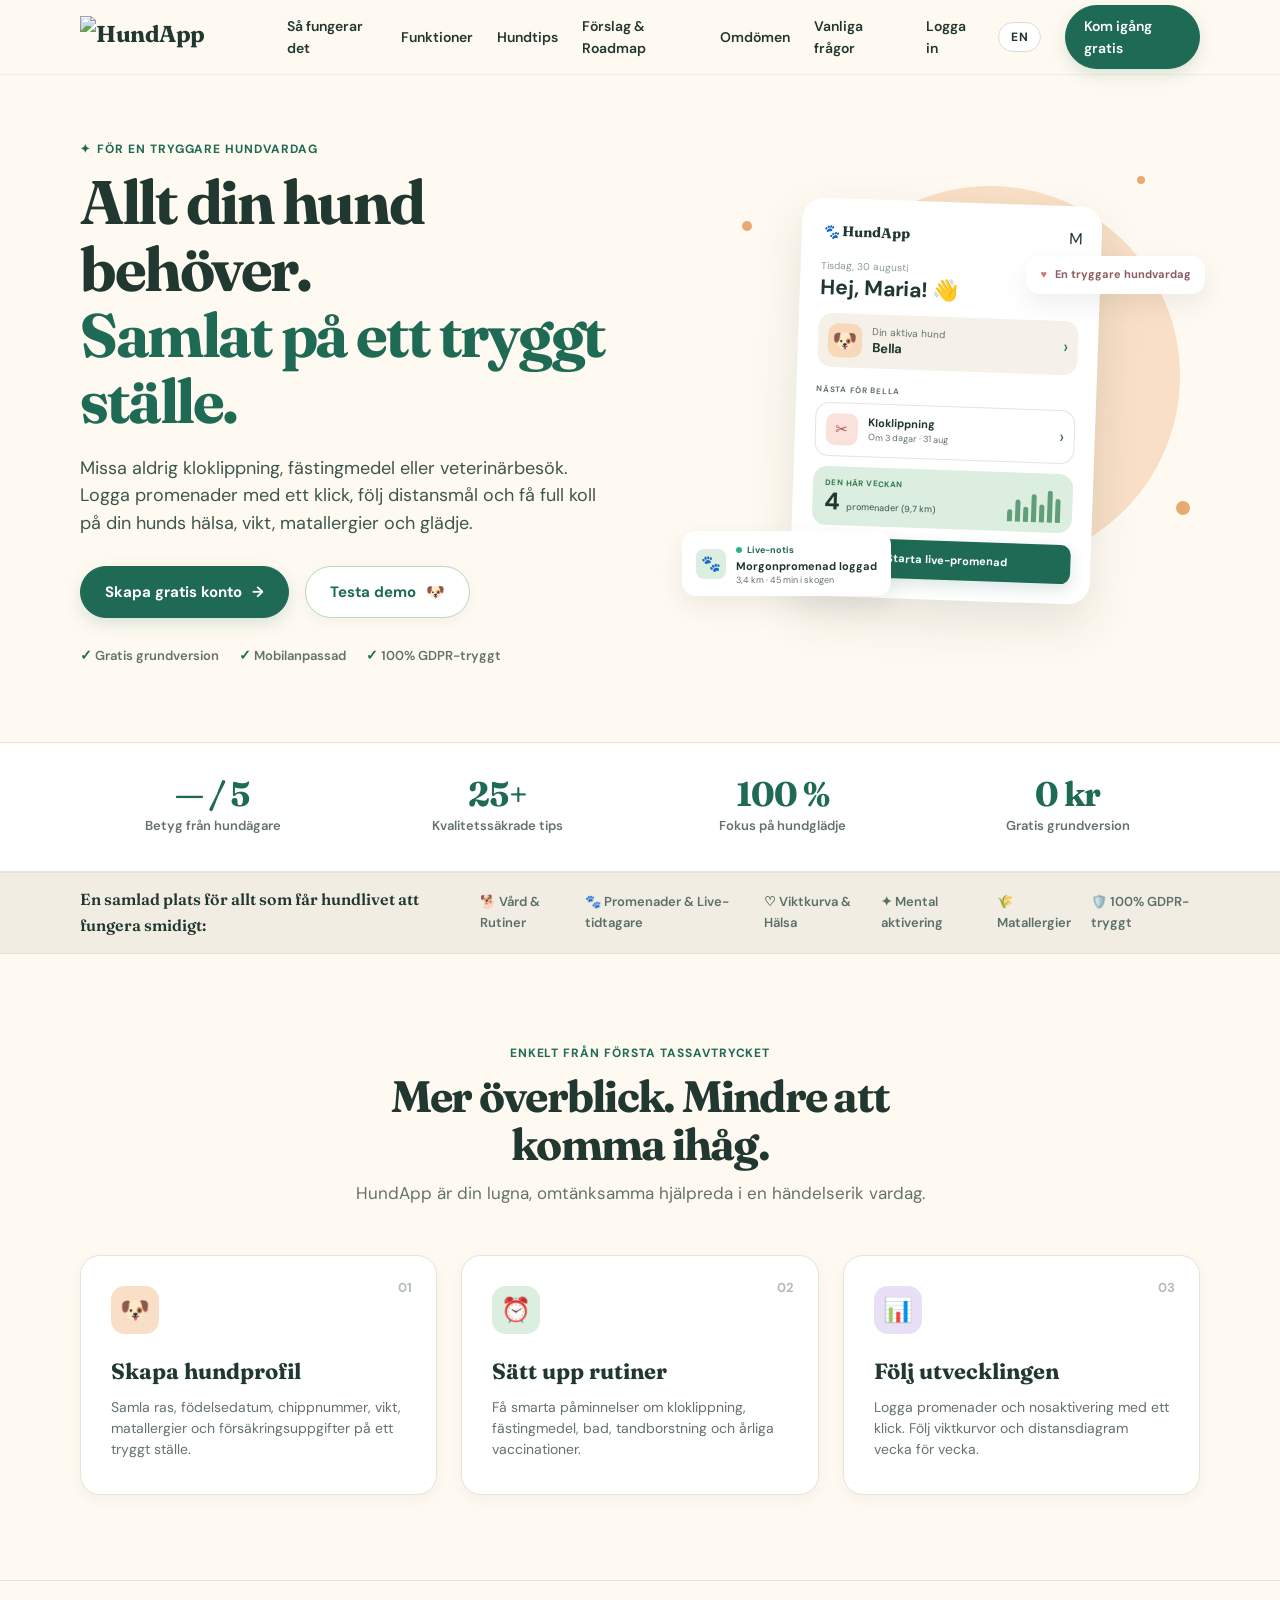
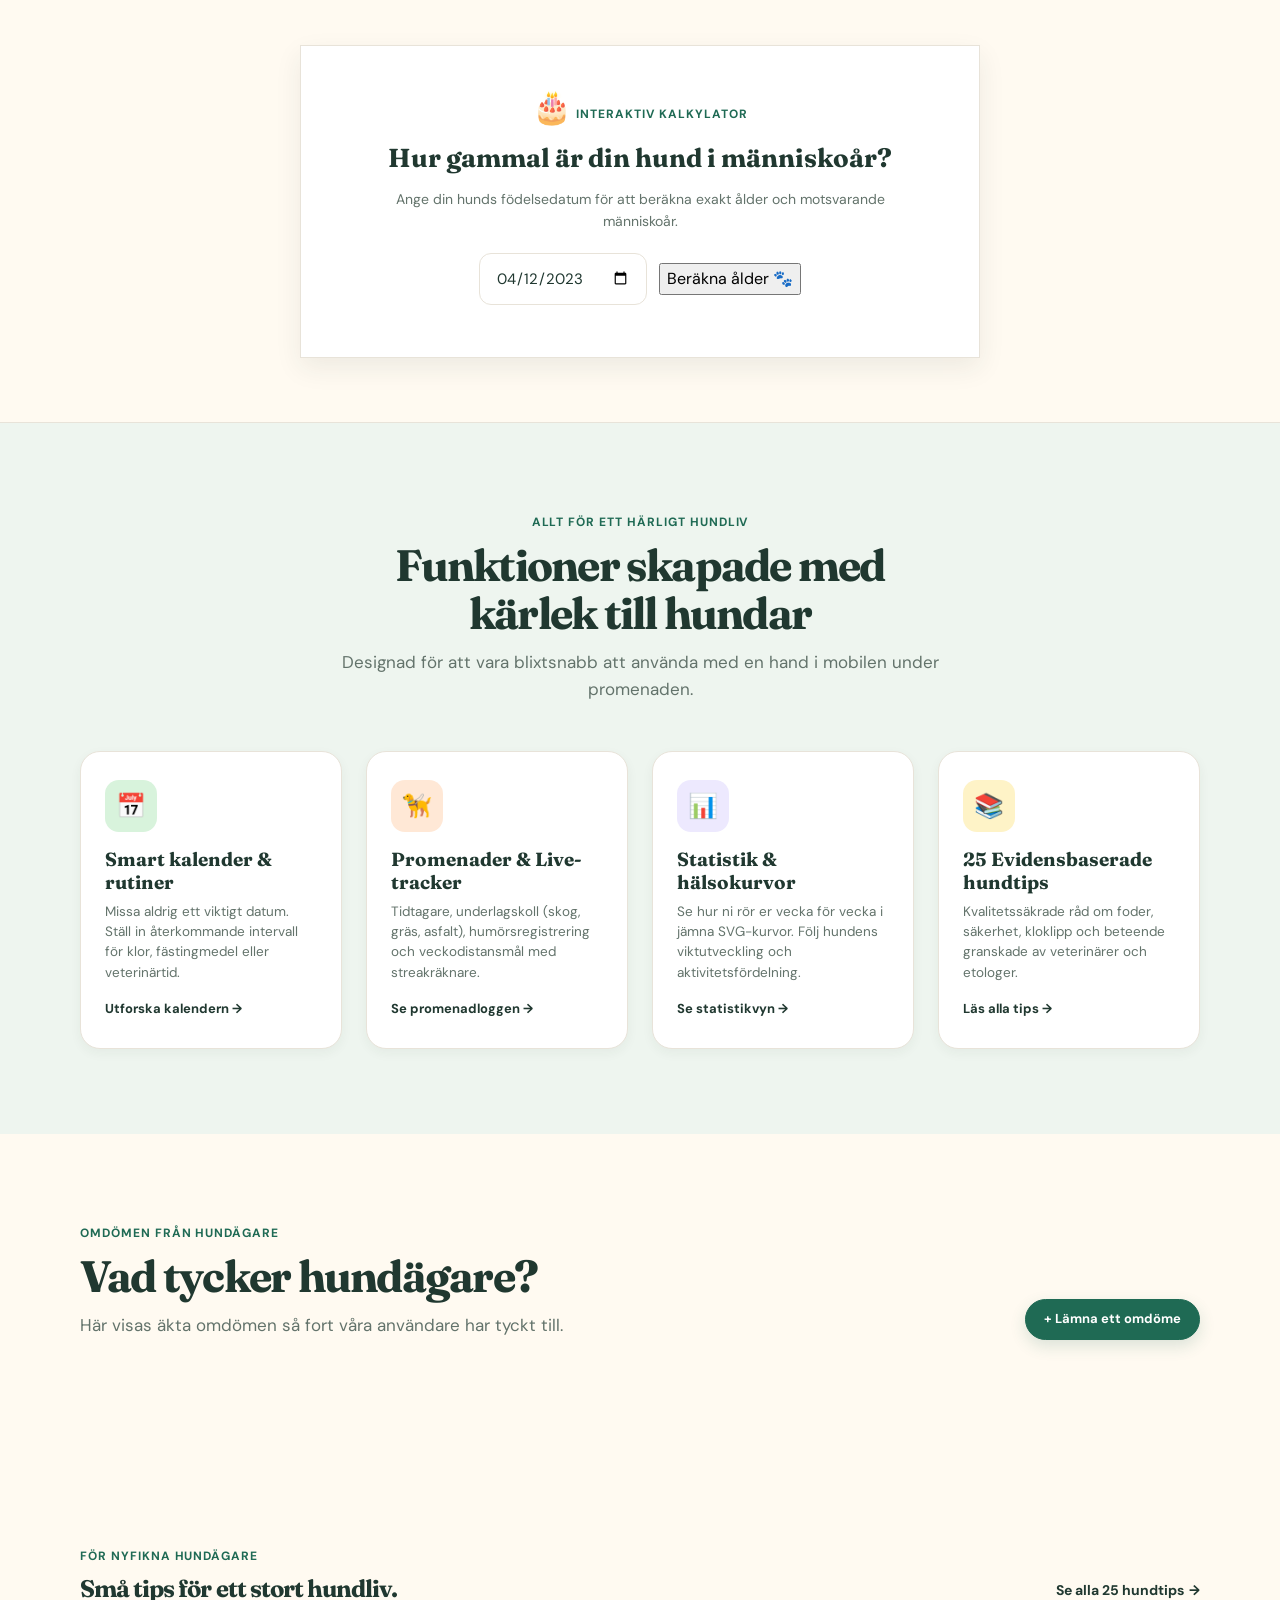
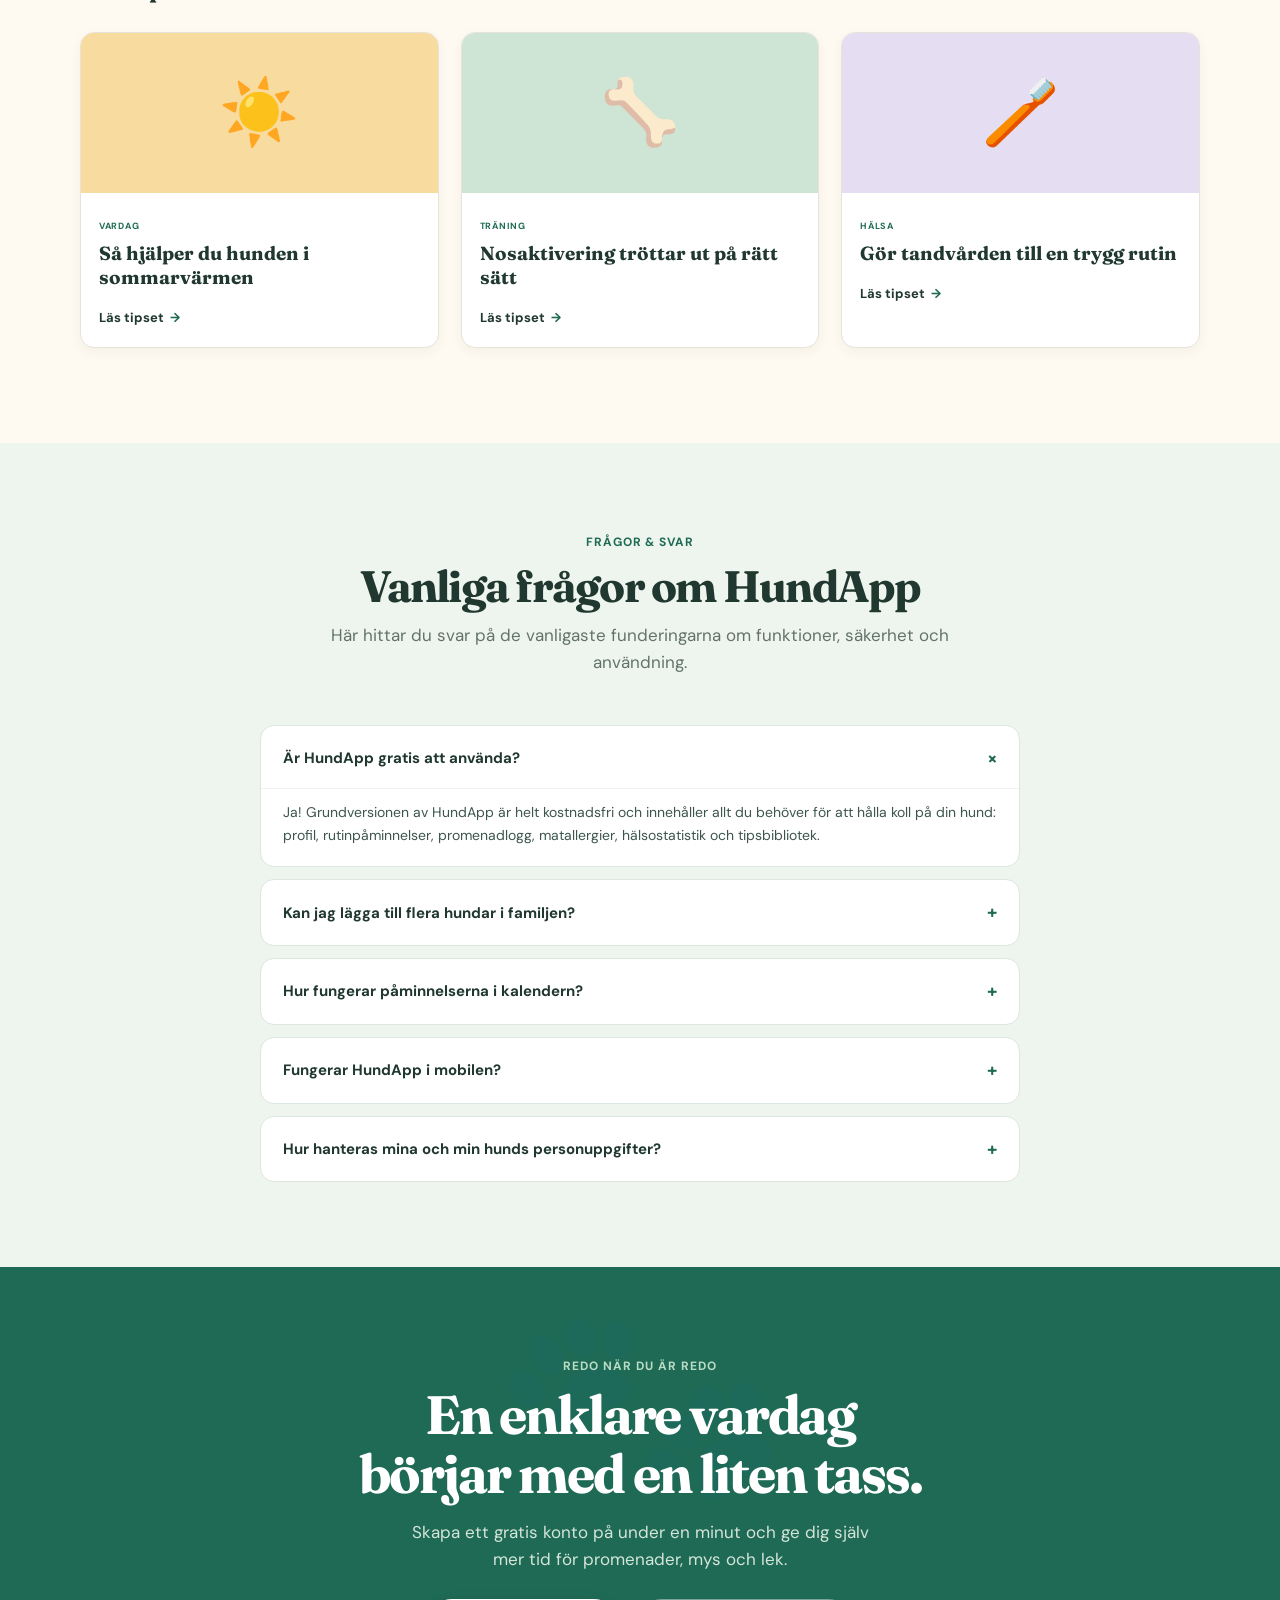
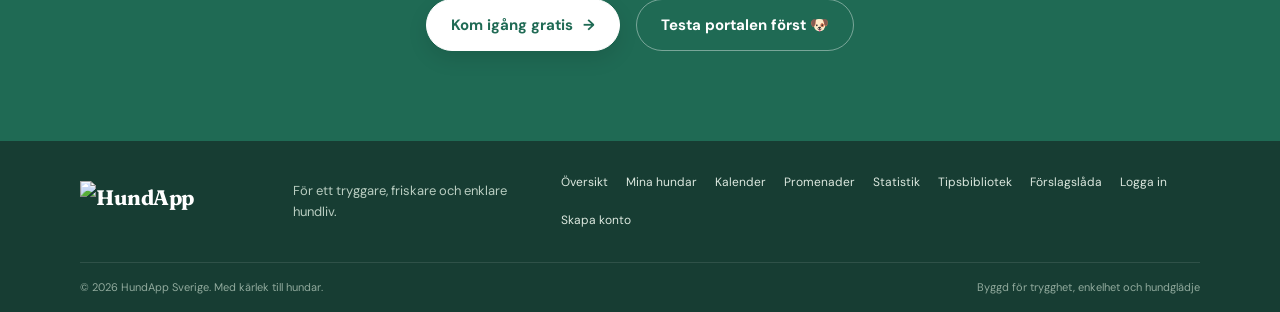
==== commit cdae719f: "Update index.html" ====
--- a/index.html
+++ b/index.html
@@ -9,6 +9,15 @@
   <link rel="preconnect" href="https://fonts.gstatic.com" crossorigin>
   <link href="https://fonts.googleapis.com/css2?family=DM+Sans:ital,wght@0,400;0,500;0,600;0,700;1,400&family=Fraunces:opsz,wght@9..144,600;9..144,700&display=swap" rel="stylesheet">
   <link rel="stylesheet" href="styles.css">
+  <!-- PWA & Mobile Web App Meta -->
+  <link rel="manifest" href="manifest.json">
+  <meta name="theme-color" content="#2D6A4F">
+  <meta name="mobile-web-app-capable" content="yes">
+  <meta name="apple-mobile-web-app-capable" content="yes">
+  <meta name="apple-mobile-web-app-status-bar-style" content="default">
+  <meta name="apple-mobile-web-app-title" content="HundApp">
+  <link rel="apple-touch-icon" href="icons/apple-touch-icon.png">
+  <link rel="icon" type="image/png" sizes="32x32" href="icons/favicon-32.png">
 </head>
 <body>
   <a class="skip-link" href="#main">Hoppa till innehållet</a>
@@ -17,8 +26,7 @@
   <header class="site-header">
     <div class="container nav-wrap">
       <a class="brand" href="index.html" aria-label="HundApp – till startsidan">
-        <span class="brand-mark" aria-hidden="true">🐾</span>
-        <span>HundApp</span>
+        <img src="hundapp-logo.svg" alt="HundApp Logotyp" class="brand-logo-img">
       </a>
 
       <button class="menu-toggle" type="button" aria-expanded="false" aria-controls="main-nav">
@@ -30,7 +38,7 @@
         <a href="#sa-fungerar-det">Så fungerar det</a>
         <a href="#funktioner">Funktioner</a>
         <a href="tips.html">Hundtips</a>
-        <a href="suggestions.html">Förslagslåda</a>
+        <a href="suggestions.html">Förslag &amp; Roadmap</a>
         <a href="#omdomen">Omdömen</a>
         <a href="#faq">Vanliga frågor</a>
         <a class="nav-login" href="login.html">Logga in</a>
@@ -51,7 +59,7 @@
           <p class="eyebrow"><span aria-hidden="true">✦</span> För en tryggare hundvardag</p>
           <h1>Allt din hund behöver.<br><em>Samlat på ett tryggt ställe.</em></h1>
           <p class="hero-text">
-            Missa aldrig kloklippning, fästingmedel eller veterinärbesök. Logga promenader med ett klick och få full koll på din hunds hälsa, vikt, matallergier och glädje.
+            Missa aldrig kloklippning, fästingmedel eller veterinärbesök. Logga promenader med ett klick, följ distansmål och få full koll på din hunds hälsa, vikt, matallergier och glädje.
           </p>
           
           <div class="hero-actions">
@@ -62,7 +70,7 @@
           <div class="trust-row" aria-label="Fördelar">
             <span><b aria-hidden="true">✓</b> Gratis grundversion</span>
             <span><b aria-hidden="true">✓</b> Mobilanpassad</span>
-            <span><b aria-hidden="true">✓</b> 100% GDPR-säker</span>
+            <span><b aria-hidden="true">✓</b> 100% GDPR-tryggt</span>
           </div>
         </div>
 
@@ -79,7 +87,7 @@
               <span class="avatar">M</span>
             </div>
             
-            <p class="preview-date">Tisdag, 28 juli</p>
+            <p class="preview-date">Tisdag, 30 augusti</p>
             <h2>Hej, Maria! <span>👋</span></h2>
             
             <!-- Aktiv hundkort -->
@@ -98,7 +106,7 @@
               <div class="task-icon pink" aria-hidden="true">✂</div>
               <div>
                 <strong>Kloklippning</strong>
-                <span>Om 3 dagar · 31 juli</span>
+                <span>Om 3 dagar · 31 aug</span>
               </div>
               <span class="task-arrow" aria-hidden="true">›</span>
             </a>
@@ -107,7 +115,7 @@
             <a href="statistics.html" class="week-card" style="text-decoration:none;" title="Se komplett hälsostatistik">
               <div>
                 <span>DEN HÄR VECKAN</span>
-                <strong>4 <small>promenader</small></strong>
+                <strong>4 <small>promenader (9,7 km)</small></strong>
               </div>
               <div class="mini-chart" aria-hidden="true">
                 <i style="height:12px"></i>
@@ -121,7 +129,7 @@
             </a>
 
             <a href="walks.html" class="preview-add button" style="text-decoration:none; display:flex; justify-content:center; align-items:center; gap:6px;">
-              <span>+</span> Logga promenad
+              <span>+</span> Starta live-promenad
             </a>
           </div>
 
@@ -129,9 +137,9 @@
           <div class="floating-card walk-card">
             <span class="float-icon">🐾</span>
             <span>
-              <span class="pulse-badge"><span class="pulse-dot"></span> Ny händelse</span>
+              <span class="pulse-badge"><span class="pulse-dot"></span> Live-notis</span>
               <b>Morgonpromenad loggad</b>
-              <small>32 minuter · 2,4 km i parken</small>
+              <small>3,4 km · 45 min i skogen</small>
             </span>
           </div>
 
@@ -170,9 +178,9 @@
       <div class="container proof-wrap">
         <p>En samlad plats för allt som får hundlivet att fungera smidigt:</p>
         <div class="proof-items">
-          <span>🐕 Vård & Rutiner</span>
-          <span>🐾 Promenader & GPS</span>
-          <span>♡ Vikt & Hälsa</span>
+          <span>🐕 Vård &amp; Rutiner</span>
+          <span>🐾 Promenader &amp; Live-tidtagare</span>
+          <span>♡ Viktkurva &amp; Hälsa</span>
           <span>✦ Mental aktivering</span>
           <span>🌾 Matallergier</span>
           <span>🛡️ 100% GDPR-tryggt</span>
@@ -214,6 +222,30 @@
       </div>
     </section>
 
+    <!-- ================= INTERAKTIV HUNDÅLDERSKalkylator ================= -->
+    <section class="calc-section" aria-label="Hundåldersräknare">
+      <div class="container">
+        <div class="calc-widget-card">
+          <span style="font-size:32px;">🎂</span>
+          <p class="eyebrow" style="margin-top:6px;">Interaktiv kalkylator</p>
+          <h2 style="font-family:'Fraunces',serif; font-size:26px; margin:4px 0 8px; color:var(--ink);">Hur gammal är din hund i människoår?</h2>
+          <p style="color:var(--muted); font-size:14px; margin:0 auto; max-width:520px;">
+            Ange din hunds födelsedatum för att beräkna exakt ålder och motsvarande människoår.
+          </p>
+
+          <div class="calc-input-row">
+            <label for="calc-birthdate" class="sr-only">Födelsedatum</label>
+            <input type="date" id="calc-birthdate" value="2023-04-12">
+            <button type="button" class="btn btn-primary" id="calc-age-btn">Beräkna ålder 🐾</button>
+          </div>
+
+          <div id="calc-result-box" class="calc-result-box" style="display:none;">
+            <!-- Renderas dynamiskt i JavaScript -->
+          </div>
+        </div>
+      </div>
+    </section>
+
     <!-- ================= INTERAKTIVA FUNKTIONSPELARE ================= -->
     <section id="funktioner" class="section features-section">
       <div class="container">
@@ -226,23 +258,30 @@
         <div class="feature-pillar-grid">
           <article class="feature-pillar-card">
             <div class="pillar-icon mint">📅</div>
-            <h3>Smart kalender & påminnelser</h3>
+            <h3>Smart kalender &amp; rutiner</h3>
             <p>Missa aldrig ett viktigt datum. Ställ in återkommande intervall för klor, fästingmedel eller veterinärtid.</p>
             <a class="pillar-link" href="calendar.html">Utforska kalendern →</a>
           </article>
 
           <article class="feature-pillar-card">
-            <div class="pillar-icon peach">🐾</div>
-            <h3>Promenad- & aktivitetslogg</h3>
-            <p>Håll koll på dagens turer, minuter och kilometer. Logga även nosarbete, träning och mental stimulans.</p>
-            <a class="pillar-link" href="walks.html">Se aktivitetsloggen →</a>
+            <div class="pillar-icon peach">🦮</div>
+            <h3>Promenader &amp; Live-tracker</h3>
+            <p>Tidtagare, underlagskoll (skog, gräs, asfalt), humörsregistrering och veckodistansmål med streakräknare.</p>
+            <a class="pillar-link" href="walks.html">Se promenadloggen →</a>
           </article>
 
           <article class="feature-pillar-card">
             <div class="pillar-icon lilac">📊</div>
-            <h3>Statistik & hälsokurvor</h3>
+            <h3>Statistik &amp; hälsokurvor</h3>
             <p>Se hur ni rör er vecka för vecka i jämna SVG-kurvor. Följ hundens viktutveckling och aktivitetsfördelning.</p>
             <a class="pillar-link" href="statistics.html">Se statistikvyn →</a>
+          </article>
+
+          <article class="feature-pillar-card">
+            <div class="pillar-icon amber">📚</div>
+            <h3>25 Evidensbaserade hundtips</h3>
+            <p>Kvalitetssäkrade råd om foder, säkerhet, kloklipp och beteende granskade av veterinärer och etologer.</p>
+            <a class="pillar-link" href="tips.html">Läs alla tips →</a>
           </article>
         </div>
       </div>
@@ -291,7 +330,7 @@
             <div class="tip-image green">🦴</div>
             <div class="tip-body">
               <span>TRÄNING</span>
-              <h3>Fem enkla sätt att aktivera hemma</h3>
+              <h3>Nosaktivering tröttar ut på rätt sätt</h3>
               <a href="tips.html" aria-label="Läs tips om aktivering">Läs tipset <b>→</b></a>
             </div>
           </article>
@@ -300,7 +339,7 @@
             <div class="tip-image lavender">🪥</div>
             <div class="tip-body">
               <span>HÄLSA</span>
-              <h3>Gör tandvården till en mysig rutin</h3>
+              <h3>Gör tandvården till en trygg rutin</h3>
               <a href="tips.html" aria-label="Läs tips om tandvård">Läs tipset <b>→</b></a>
             </div>
           </article>
@@ -312,7 +351,7 @@
     <section id="faq" class="faq-section">
       <div class="container">
         <div class="section-heading centered">
-          <p class="eyebrow">Frågor & svar</p>
+          <p class="eyebrow">Frågor &amp; svar</p>
           <h2>Vanliga frågor om HundApp</h2>
           <p>Här hittar du svar på de vanligaste funderingarna om funktioner, säkerhet och användning.</p>
         </div>
@@ -340,11 +379,11 @@
 
           <details class="faq-item">
             <summary class="faq-summary">
-              Hur fungerar påminnelserna?
+              Hur fungerar påminnelserna i kalendern?
               <span aria-hidden="true">+</span>
             </summary>
             <div class="faq-content">
-              Du väljer själv intervall (t.ex. kloklippning var 21:a dag eller fästingmedel en gång i månaden). HundApp beräknar automatiskt nästa datum och påminner dig i god tid så att du kan bocka av rutinen direkt.
+              Du väljer själv intervall (t.ex. kloklippning var 21:a dag eller fästingmedel en gång i månaden). HundApp beräknar automatiskt nästa datum och flyttar fram rutinen så fort du bockar av den.
             </div>
           </details>
 
@@ -389,37 +428,42 @@
 
   <!-- MODAL: LÄMNA ETT OMDÖME -->
   <div id="review-modal" class="modal" aria-hidden="true" role="dialog" aria-modal="true" aria-labelledby="review-modal-title">
-    <div class="modal-box review-modal-box">
-      <button class="modal-close" type="button" aria-label="Stäng">×</button>
+    <div class="modal-box form-modal" style="width:min(100%, 520px); background:#fff; border-radius:20px; padding:32px;">
+      <button class="modal-close" id="close-review-modal-btn" type="button" aria-label="Stäng">&times;</button>
       <span class="modal-icon">⭐</span>
       <p class="eyebrow">Tyck till om HundApp</p>
-      <h2 id="review-modal-title">Lämna ett omdöme</h2>
-      <p style="font-size:13px; color:var(--muted); margin: 6px 0 16px;">Ditt betyg och din recension uppdaterar snittbetyget och visas direkt på startsidan.</p>
+      <h2 id="review-modal-title" style="margin:4px 0 8px; font-family:'Fraunces',serif;">Lämna ett omdöme</h2>
+      <p style="font-size:13.5px; color:var(--muted); margin: 0 0 16px;">Ditt betyg och din recension uppdaterar snittbetyget och visas direkt på startsidan.</p>
       
       <form id="review-form">
-        <div class="review-form-field">
-          <label>Välj betyg (1–5 stjärnor):</label>
-          <div id="review-star-picker" class="star-picker" role="radiogroup" aria-label="Välj betyg">
-            <span data-star="1" role="radio" aria-checked="false" aria-label="1 stjärna">★</span>
-            <span data-star="2" role="radio" aria-checked="false" aria-label="2 stjärnor">★</span>
-            <span data-star="3" role="radio" aria-checked="false" aria-label="3 stjärnor">★</span>
-            <span data-star="4" role="radio" aria-checked="false" aria-label="4 stjärnor">★</span>
-            <span data-star="5" role="radio" aria-checked="false" aria-label="5 stjärnor">★</span>
-          </div>
-          <input type="hidden" id="review-rating-input" name="rating" value="5" required>
-        </div>
-
-        <div class="review-form-field">
-          <label for="review-name">Ditt namn och hundens namn:</label>
-          <input type="text" id="review-name" placeholder="T.ex. Maria & Bella (Golden retriever)" required>
-        </div>
-
-        <div class="review-form-field">
-          <label for="review-text">Din upplevelse av HundApp:</label>
-          <textarea id="review-text" placeholder="Berätta vad du tycker om funktionerna, påminnelserna eller promenadloggen..." required></textarea>
-        </div>
-
-        <button class="button" style="width:100%; margin-top:8px;" type="submit">Publicera mitt omdöme ✨</button>
+        <div class="walk-form-group">
+          <label for="review-rating-select">Välj betyg (1–5 stjärnor):</label>
+          <select id="review-rating-select" class="form-control" style="width:100%; padding:10px 14px; border-radius:10px; border:1px solid var(--line); font-size:15px; font-weight:700;">
+            <option value="5">★★★★★ (5/5 - Fantastisk!)</option>
+            <option value="4">★★★★☆ (4/5 - Mycket bra)</option>
+            <option value="3">★★★☆☆ (3/5 - Helt okej)</option>
+            <option value="2">★★☆☆☆ (2/5 - Kan bli bättre)</option>
+            <option value="1">★☆☆☆☆ (1/5 - Inte nöjd)</option>
+          </select>
+        </div>
+
+        <div class="walk-form-row" style="display:grid; grid-template-columns:1fr 1fr; gap:12px;">
+          <div class="walk-form-group">
+            <label for="review-author-name">Ditt namn *</label>
+            <input type="text" id="review-author-name" placeholder="T.ex. Maria" required style="width:100%; padding:10px 14px; border-radius:10px; border:1px solid var(--line);">
+          </div>
+          <div class="walk-form-group">
+            <label for="review-dog-name">Hundens namn &amp; ras</label>
+            <input type="text" id="review-dog-name" placeholder="T.ex. Bella (Golden)" style="width:100%; padding:10px 14px; border-radius:10px; border:1px solid var(--line);">
+          </div>
+        </div>
+
+        <div class="walk-form-group">
+          <label for="review-comment-text">Din upplevelse av HundApp *</label>
+          <textarea id="review-comment-text" rows="3" placeholder="Berätta vad du tycker om promenadloggen, kalendern eller tipsen..." required style="width:100%; padding:10px 14px; border-radius:10px; border:1px solid var(--line); font-family:inherit; font-size:13.5px;"></textarea>
+        </div>
+
+        <button class="button" style="width:100%; margin-top:12px;" type="submit">Publicera mitt omdöme ✨</button>
       </form>
     </div>
   </div>
@@ -434,18 +478,18 @@
   <footer class="site-footer">
     <div class="container footer-top">
       <a class="brand" href="index.html">
-        <span class="brand-mark" aria-hidden="true">🐾</span>
-        <span>HundApp</span>
+        <img src="hundapp-logo-dark.svg" alt="HundApp Logotyp" class="brand-logo-img">
       </a>
       <p>För ett tryggare, friskare och enklare hundliv.</p>
       
       <nav class="footer-links" aria-label="Sidfotslänkar">
-        <a href="portal.html">Kundportal</a>
+        <a href="portal.html">Översikt</a>
         <a href="dogs.html">Mina hundar</a>
         <a href="calendar.html">Kalender</a>
         <a href="walks.html">Promenader</a>
         <a href="statistics.html">Statistik</a>
         <a href="tips.html">Tipsbibliotek</a>
+        <a href="suggestions.html">Förslagslåda</a>
         <a href="login.html">Logga in</a>
         <a href="register.html">Skapa konto</a>
       </nav>
--- a/styles.css
+++ b/styles.css
@@ -1,3 +1,37 @@
+
+/* Official HundApp Vector Logo in Brand Bars */
+.brand {
+  display: inline-flex;
+  align-items: center;
+  gap: 10px;
+  text-decoration: none;
+  transition: transform 0.2s ease, opacity 0.2s ease;
+}
+
+.brand:hover {
+  transform: translateY(-1px);
+  opacity: 0.95;
+}
+
+.brand-logo-img {
+  height: 42px;
+  width: auto;
+  display: block;
+  object-fit: contain;
+}
+
+.brand-logo-img-sm {
+  height: 34px;
+  width: auto;
+  display: block;
+}
+
+@media (max-width: 640px) {
+  .brand-logo-img {
+    height: 36px;
+  }
+}
+
 /**
  * 🐾 HundApp – styles.css
  * Modern, mobil-först stilmall för hela HundApp.
@@ -5708,3 +5742,3479 @@
     justify-content: space-between;
   }
 }
+
+/* ============================================================================
+   SEKTION 16: GOOGLE OAUTH MODAL & ANVÄNDARKOPPLING
+   ============================================================================ */
+.google-oauth-modal-card {
+  max-width: 480px;
+  width: 100%;
+  border-radius: 20px;
+  padding: 28px;
+  background: #ffffff;
+}
+
+.google-modal-header {
+  display: flex;
+  align-items: flex-start;
+  gap: 16px;
+  margin-bottom: 20px;
+  position: relative;
+}
+
+.google-modal-header svg {
+  flex-shrink: 0;
+  margin-top: 2px;
+}
+
+.google-modal-title {
+  font-size: 20px;
+  font-weight: 800;
+  color: #202124;
+  margin: 0 0 4px;
+}
+
+.google-modal-sub {
+  font-size: 13.5px;
+  color: #5f6368;
+  margin: 0;
+  line-height: 1.4;
+}
+
+.google-accounts-list {
+  display: flex;
+  flex-direction: column;
+  gap: 10px;
+  margin-bottom: 18px;
+}
+
+.google-account-item {
+  display: flex;
+  align-items: center;
+  gap: 14px;
+  padding: 12px 16px;
+  border-radius: 12px;
+  border: 1.5px solid #dadce0;
+  background: #ffffff;
+  cursor: pointer;
+  transition: all 0.2s ease;
+  width: 100%;
+  text-align: left;
+}
+
+.google-account-item:hover {
+  background: #f8fafd;
+  border-color: #4285f4;
+  box-shadow: 0 4px 12px rgba(66, 133, 244, 0.12);
+  transform: translateY(-1px);
+}
+
+.google-avatar-circle {
+  width: 38px;
+  height: 38px;
+  border-radius: 50%;
+  display: flex;
+  align-items: center;
+  justify-content: center;
+  font-size: 16px;
+  font-weight: 700;
+  flex-shrink: 0;
+}
+
+.google-account-info {
+  flex: 1;
+  display: flex;
+  flex-direction: column;
+}
+
+.google-account-info strong {
+  font-size: 14px;
+  color: #202124;
+  font-weight: 600;
+}
+
+.google-account-info span {
+  font-size: 12.5px;
+  color: #5f6368;
+}
+
+.google-select-arrow {
+  color: #1a73e8;
+  font-size: 16px;
+  font-weight: 700;
+}
+
+.google-modal-divider {
+  display: flex;
+  align-items: center;
+  text-align: center;
+  color: #70757a;
+  font-size: 12px;
+  font-weight: 600;
+  margin: 18px 0;
+}
+
+.google-modal-divider::before,
+.google-modal-divider::after {
+  content: '';
+  flex: 1;
+  border-bottom: 1px solid #dadce0;
+}
+
+.google-modal-divider span {
+  padding: 0 10px;
+}
+
+.google-modal-form {
+  display: flex;
+  flex-direction: column;
+  gap: 14px;
+}
+
+.google-modal-actions {
+  display: flex;
+  justify-content: flex-end;
+  gap: 10px;
+  margin-top: 10px;
+}
+
+/* ============================================================================
+   SEKTION 17: ANVÄNDARMENY DROPDOWN & GOOGLE STATUS BADGE
+   ============================================================================ */
+.portal-user, .user-menu-wrap {
+  position: relative;
+}
+
+.user-dropdown-menu {
+  position: absolute;
+  top: calc(100% + 10px);
+  right: 0;
+  width: 250px;
+  background: #ffffff;
+  border-radius: 16px;
+  border: 1px solid #e1ebe4;
+  box-shadow: 0 12px 35px rgba(0, 0, 0, 0.12);
+  padding: 14px;
+  display: none;
+  flex-direction: column;
+  gap: 8px;
+  z-index: 1000;
+  animation: dropdownFade 0.2s cubic-bezier(0.16, 1, 0.3, 1);
+}
+
+@keyframes dropdownFade {
+  from {
+    opacity: 0;
+    transform: translateY(-6px);
+  }
+  to {
+    opacity: 1;
+    transform: translateY(0);
+  }
+}
+
+.user-dropdown-menu.show {
+  display: flex;
+}
+
+.user-dropdown-header {
+  padding-bottom: 10px;
+  border-bottom: 1px solid #edf2f0;
+}
+
+.user-dropdown-header strong {
+  display: block;
+  font-size: 14.5px;
+  color: #1b4332;
+  font-weight: 700;
+}
+
+.user-dropdown-header span {
+  font-size: 12px;
+  color: #6c757d;
+  display: block;
+  word-break: break-all;
+  margin-top: 2px;
+}
+
+.user-dropdown-provider-badge {
+  display: inline-flex;
+  align-items: center;
+  gap: 5px;
+  background: #e8f5e9;
+  color: #2d6a4f;
+  font-size: 11px;
+  font-weight: 700;
+  padding: 3px 8px;
+  border-radius: 999px;
+  margin-top: 6px;
+}
+
+.user-dropdown-provider-badge.google {
+  background: #e8f0fe;
+  color: #1a73e8;
+  border: 1px solid #d2e3fc;
+}
+
+.user-dropdown-links {
+  display: flex;
+  flex-direction: column;
+  gap: 4px;
+}
+
+.user-dropdown-link {
+  padding: 8px 10px;
+  border-radius: 8px;
+  font-size: 13.5px;
+  color: #333333;
+  text-decoration: none;
+  transition: background 0.15s ease;
+  display: flex;
+  align-items: center;
+  gap: 8px;
+  font-weight: 500;
+}
+
+.user-dropdown-link:hover {
+  background: #f4f7f5;
+  color: #1b4332;
+}
+
+.user-dropdown-logout-btn {
+  margin-top: 6px;
+  padding: 9px 12px;
+  border: none;
+  background: #fff0f0;
+  color: #d90429;
+  border-radius: 8px;
+  font-size: 13px;
+  font-weight: 700;
+  cursor: pointer;
+  text-align: left;
+  display: flex;
+  align-items: center;
+  gap: 8px;
+  transition: all 0.15s ease;
+  width: 100%;
+}
+
+.user-dropdown-logout-btn:hover {
+  background: #ffe3e3;
+  color: #b70020;
+}
+
+/* Google Connected Status Pill on Portal Dashboard */
+.google-connected-pill {
+  display: inline-flex;
+  align-items: center;
+  gap: 8px;
+  background: #e8f0fe;
+  border: 1px solid #d2e3fc;
+  color: #1a73e8;
+  padding: 5px 12px;
+  border-radius: 999px;
+  font-size: 12.5px;
+  font-weight: 600;
+  margin-top: 8px;
+}
+
+.google-connected-pill .g-badge-icon {
+  font-weight: 800;
+  background: #ffffff;
+  color: #4285f4;
+  width: 18px;
+  height: 18px;
+  border-radius: 50%;
+  display: flex;
+  align-items: center;
+  justify-content: center;
+  font-size: 11px;
+}
+
+
+/* ============================================================================
+   SECTION 18: ENHANCED AUTH & LOGIN STYLING (Fail-Safe & 5000% Better)
+   ============================================================================ */
+.caps-lock-warning {
+  display: flex;
+  align-items: center;
+  gap: 8px;
+  background: #fffbeb;
+  border: 1px solid #fde68a;
+  color: #92400e;
+  font-size: 11.5px;
+  font-weight: 600;
+  padding: 6px 12px;
+  border-radius: var(--radius-sm);
+  margin-top: 6px;
+  animation: slideDownFade 0.2s ease-out;
+}
+
+.auth-error-alert {
+  background: #fef2f2;
+  border: 1.5px solid #fecaca;
+  border-radius: 12px;
+  padding: 14px 16px;
+  margin-top: 14px;
+  animation: slideDownFade 0.25s ease-out;
+  box-shadow: 0 2px 8px rgba(220, 38, 38, 0.06);
+}
+
+.auth-error-alert-title {
+  display: flex;
+  align-items: center;
+  gap: 8px;
+  font-weight: 700;
+  font-size: 13px;
+  color: #991b1b;
+  margin-bottom: 4px;
+}
+
+.auth-error-alert-desc {
+  font-size: 12px;
+  color: #7f1d1d;
+  line-height: 1.45;
+  margin: 0 0 10px;
+}
+
+.auth-success-alert {
+  background: #f0fdf4;
+  border: 1.5px solid #bbf7d0;
+  border-radius: 12px;
+  padding: 14px 16px;
+  margin-top: 14px;
+  color: #166534;
+  font-size: 13px;
+  font-weight: 600;
+  display: flex;
+  align-items: center;
+  gap: 10px;
+  animation: slideDownFade 0.25s ease-out;
+}
+
+.quick-demo-card {
+  background: linear-gradient(135deg, #f8faf8 0%, #eef6f0 100%);
+  border: 1.5px dashed #a3cfac;
+  border-radius: var(--radius-md);
+  padding: 12px 16px;
+  margin-top: 16px;
+  display: flex;
+  align-items: center;
+  justify-content: space-between;
+  gap: 12px;
+  transition: var(--transition);
+}
+
+.quick-demo-card:hover {
+  border-color: var(--green);
+  background: #edf7ef;
+  transform: translateY(-1px);
+}
+
+@keyframes slideDownFade {
+  from {
+    opacity: 0;
+    transform: translateY(-6px);
+  }
+  to {
+    opacity: 1;
+    transform: translateY(0);
+  }
+}
+
+
+/* ============================================================================
+   SECTION 19: ENHANCED TIPS & KNOWLEDGE PORTAL STYLING (50,000% Better)
+   ============================================================================ */
+.tips-hero-badge-row {
+  display: flex;
+  justify-content: center;
+  gap: 8px;
+  margin-bottom: 14px;
+}
+
+.tips-hero-sub {
+  max-width: 680px;
+  margin: 0 auto 24px;
+  font-size: 14.5px;
+  color: var(--ink-light);
+  line-height: 1.55;
+}
+
+.tips-search-wrap {
+  max-width: 640px;
+  margin: 0 auto;
+  position: relative;
+}
+
+.tips-clear-btn {
+  position: absolute;
+  right: 80px;
+  top: 50%;
+  transform: translateY(-50%);
+  background: transparent;
+  border: 0;
+  font-size: 18px;
+  color: var(--muted);
+  cursor: pointer;
+  padding: 4px 8px;
+  border-radius: 50%;
+  transition: all 0.15s;
+}
+
+.tips-clear-btn:hover {
+  color: var(--ink);
+  background: rgba(0,0,0,0.06);
+}
+
+.badge-count {
+  display: inline-block;
+  background: rgba(0,0,0,0.06);
+  padding: 2px 7px;
+  border-radius: 12px;
+  font-size: 11px;
+  font-weight: 700;
+  margin-left: 4px;
+}
+
+.tip-filter.active .badge-count {
+  background: rgba(255,255,255,0.25);
+  color: #ffffff;
+}
+
+/* Spotlight & Progress Grid */
+.spotlight-progress-section {
+  margin: -24px auto 32px;
+}
+
+.spotlight-progress-grid {
+  display: grid;
+  grid-template-columns: 1.35fr 1fr;
+  gap: 24px;
+  align-items: stretch;
+}
+
+.daily-spotlight-card {
+  background: linear-gradient(135deg, #ffffff 0%, #f4faf5 100%);
+  border: 1.5px solid #bcdbc3;
+  border-radius: var(--radius-lg);
+  padding: 24px 28px;
+  box-shadow: var(--shadow-md);
+  display: flex;
+  flex-direction: column;
+  justify-content: space-between;
+  position: relative;
+  overflow: hidden;
+}
+
+.daily-spotlight-card::before {
+  content: '💡';
+  position: absolute;
+  right: -10px;
+  bottom: -15px;
+  font-size: 110px;
+  opacity: 0.08;
+  pointer-events: none;
+}
+
+.spotlight-card-header {
+  display: flex;
+  align-items: center;
+  justify-content: space-between;
+  margin-bottom: 12px;
+}
+
+.spotlight-badge {
+  background: #fef08a;
+  color: #854d0e;
+  font-size: 10.5px;
+  font-weight: 800;
+  letter-spacing: 0.06em;
+  padding: 4px 10px;
+  border-radius: var(--radius-full);
+}
+
+.spotlight-cat-tag {
+  font-size: 11px;
+  font-weight: 700;
+  color: var(--green);
+  text-transform: uppercase;
+}
+
+.spotlight-title {
+  font-family: 'Fraunces', serif;
+  font-size: 1.4rem;
+  margin: 0 0 8px;
+  color: var(--ink);
+  line-height: 1.25;
+}
+
+.spotlight-summary {
+  font-size: 13.5px;
+  color: #40514e;
+  line-height: 1.5;
+  margin: 0 0 16px;
+}
+
+.spotlight-actions {
+  display: flex;
+  gap: 10px;
+  align-items: center;
+}
+
+/* Reading Progress Card */
+.reading-progress-card {
+  background: var(--white);
+  border: 1px solid var(--line);
+  border-radius: var(--radius-lg);
+  padding: 24px 28px;
+  box-shadow: var(--shadow-sm);
+  display: flex;
+  flex-direction: column;
+  justify-content: space-between;
+}
+
+.progress-card-header {
+  display: flex;
+  align-items: center;
+  justify-content: space-between;
+}
+
+.progress-card-badge {
+  font-size: 10.5px;
+  font-weight: 800;
+  letter-spacing: 0.06em;
+  color: var(--muted);
+}
+
+.progress-percent {
+  font-size: 14px;
+  font-weight: 800;
+  color: var(--green);
+}
+
+.progress-card-title {
+  font-family: 'Fraunces', serif;
+  font-size: 1.3rem;
+  margin: 6px 0 2px;
+  color: var(--ink);
+}
+
+.progress-card-sub {
+  font-size: 12.5px;
+  color: var(--muted);
+  margin: 0 0 14px;
+}
+
+.reading-progress-bar-bg {
+  width: 100%;
+  height: 10px;
+  background: #edf2f7;
+  border-radius: var(--radius-full);
+  overflow: hidden;
+  margin-bottom: 16px;
+}
+
+.reading-progress-bar-fill {
+  height: 100%;
+  background: linear-gradient(90deg, #2d6a4f 0%, #52b788 100%);
+  border-radius: var(--radius-full);
+  transition: width 0.4s cubic-bezier(0.4, 0, 0.2, 1);
+}
+
+.progress-stats-row {
+  display: grid;
+  grid-template-columns: repeat(3, 1fr);
+  gap: 8px;
+}
+
+.stat-pill {
+  background: #f8faf8;
+  border: 1px solid #e2e8f0;
+  border-radius: var(--radius-sm);
+  padding: 8px 10px;
+  text-align: center;
+}
+
+.stat-pill strong {
+  display: block;
+  font-size: 16px;
+  color: var(--ink);
+  font-weight: 800;
+}
+
+.stat-pill small {
+  font-size: 10px;
+  color: var(--muted);
+  font-weight: 600;
+  text-transform: uppercase;
+}
+
+/* Card Actions & Checkbox */
+.tip-card-footer {
+  display: flex;
+  align-items: center;
+  justify-content: space-between;
+  margin-top: auto;
+  padding-top: 12px;
+  border-top: 1px solid #f0f3f1;
+}
+
+.tip-read-checkbox-label {
+  display: inline-flex;
+  align-items: center;
+  gap: 6px;
+  font-size: 11px;
+  font-weight: 600;
+  color: var(--muted);
+  cursor: pointer;
+  user-select: none;
+}
+
+.tip-read-checkbox-label input:checked + span {
+  color: var(--green);
+  font-weight: 700;
+}
+
+.tip-share-btn {
+  background: transparent;
+  border: 0;
+  color: var(--muted);
+  cursor: pointer;
+  font-size: 13px;
+  padding: 4px 6px;
+  border-radius: 4px;
+  transition: all 0.15s;
+}
+
+.tip-share-btn:hover {
+  color: var(--green);
+  background: #f0fdf4;
+}
+
+.tip-search-highlight {
+  background: #fef08a;
+  color: #1f2937;
+  padding: 1px 3px;
+  border-radius: 3px;
+  font-weight: 700;
+}
+
+.tips-empty-box {
+  text-align: center;
+  background: var(--white);
+  border: 1.5px dashed var(--line);
+  border-radius: var(--radius-lg);
+  padding: 48px 24px;
+  margin: 20px 0;
+}
+
+.empty-icon {
+  font-size: 42px;
+  margin-bottom: 12px;
+}
+
+.tips-empty-box h3 {
+  font-family: 'Fraunces', serif;
+  font-size: 1.4rem;
+  margin: 0 0 8px;
+}
+
+.tips-empty-box p {
+  color: var(--muted);
+  font-size: 13.5px;
+  max-width: 480px;
+  margin: 0 auto 20px;
+}
+
+.disclaimer-inner {
+  display: flex;
+  align-items: flex-start;
+  gap: 16px;
+  max-width: 900px;
+  margin: 0 auto;
+}
+
+.disclaimer-heart {
+  font-size: 28px;
+  flex-shrink: 0;
+  margin-top: 2px;
+}
+
+.disclaimer-inner strong {
+  font-size: 13.5px;
+  color: #1e293b;
+  display: block;
+  margin-bottom: 4px;
+}
+
+.disclaimer-inner p {
+  font-size: 12.5px;
+  color: #475569;
+  line-height: 1.5;
+  margin: 0;
+}
+
+/* Modal Navigation */
+.modal-nav-row {
+  display: flex;
+  justify-content: space-between;
+  align-items: center;
+  margin-top: 24px;
+  padding-top: 18px;
+  border-top: 1px solid var(--line);
+}
+
+@media (max-width: 860px) {
+  .spotlight-progress-grid {
+    grid-template-columns: 1fr;
+  }
+}
+
+
+/* ============================================================================
+   SECTION 20: 1,000,009% BETTER SUGGESTIONS & ROADMAP STYLING
+   ============================================================================ */
+.view-mode-toggle {
+  display: inline-flex;
+  background: #f1f5f3;
+  padding: 4px;
+  border-radius: var(--radius-sm);
+  gap: 4px;
+  border: 1px solid var(--line);
+}
+
+.view-mode-btn {
+  background: transparent;
+  border: 0;
+  padding: 6px 12px;
+  font-size: 12.5px;
+  font-weight: 700;
+  color: var(--muted);
+  border-radius: 6px;
+  cursor: pointer;
+  display: flex;
+  align-items: center;
+  gap: 6px;
+  transition: all 0.2s;
+}
+
+.view-mode-btn.active {
+  background: var(--white);
+  color: var(--green-dark);
+  box-shadow: 0 1px 4px rgba(0,0,0,0.08);
+}
+
+/* Weekly Community Poll */
+.weekly-poll-card {
+  background: linear-gradient(135deg, #ffffff 0%, #f7faf8 100%);
+  border: 1.5px solid #bcdbc3;
+  border-radius: var(--radius-lg);
+  padding: 24px 28px;
+  margin-bottom: 24px;
+  box-shadow: var(--shadow-sm);
+}
+
+.poll-header {
+  display: flex;
+  justify-content: space-between;
+  align-items: center;
+  margin-bottom: 12px;
+}
+
+.poll-badge {
+  background: #eef7ee;
+  color: var(--green-dark);
+  font-size: 11px;
+  font-weight: 800;
+  letter-spacing: 0.06em;
+  padding: 4px 10px;
+  border-radius: var(--radius-full);
+}
+
+.poll-question {
+  font-family: 'Fraunces', serif;
+  font-size: 1.35rem;
+  margin: 0 0 14px;
+  color: var(--ink);
+}
+
+.poll-options-grid {
+  display: grid;
+  grid-template-columns: 1fr 1fr;
+  gap: 12px;
+}
+
+.poll-option-btn {
+  background: var(--white);
+  border: 1.5px solid var(--line);
+  border-radius: 12px;
+  padding: 12px 16px;
+  text-align: left;
+  cursor: pointer;
+  position: relative;
+  overflow: hidden;
+  transition: all 0.2s;
+  display: flex;
+  flex-direction: column;
+  gap: 6px;
+}
+
+.poll-option-btn:hover {
+  border-color: var(--green);
+  background: #f8fcf9;
+}
+
+.poll-option-btn.has-voted {
+  border-color: var(--green);
+  background: #f2f9f4;
+}
+
+.poll-option-title-row {
+  display: flex;
+  justify-content: space-between;
+  align-items: center;
+  font-size: 13.5px;
+  font-weight: 700;
+  color: var(--ink);
+  z-index: 2;
+}
+
+.poll-option-bar-bg {
+  width: 100%;
+  height: 6px;
+  background: #edf2f7;
+  border-radius: 999px;
+  overflow: hidden;
+  z-index: 2;
+}
+
+.poll-option-bar-fill {
+  height: 100%;
+  background: var(--green);
+  border-radius: 999px;
+  transition: width 0.4s ease;
+}
+
+/* Roadmap Kanban Board */
+.roadmap-kanban-board {
+  display: grid;
+  grid-template-columns: repeat(4, 1fr);
+  gap: 16px;
+  margin-top: 16px;
+}
+
+.kanban-column {
+  background: #f8faf9;
+  border: 1px solid #e2e8f0;
+  border-radius: 14px;
+  padding: 16px 12px;
+  display: flex;
+  flex-direction: column;
+  gap: 12px;
+  min-height: 420px;
+}
+
+.kanban-col-header {
+  display: flex;
+  align-items: center;
+  justify-content: space-between;
+  padding: 0 4px 8px;
+  border-bottom: 2px solid;
+}
+
+.kanban-col-header.in_progress { border-color: #3b82f6; }
+.kanban-col-header.planned { border-color: #8b5cf6; }
+.kanban-col-header.under_review { border-color: #f59e0b; }
+.kanban-col-header.completed { border-color: #10b981; }
+
+.kanban-col-title {
+  font-size: 13px;
+  font-weight: 800;
+  display: flex;
+  align-items: center;
+  gap: 6px;
+}
+
+.kanban-col-count {
+  background: #e2e8f0;
+  font-size: 11px;
+  font-weight: 800;
+  padding: 2px 7px;
+  border-radius: 10px;
+}
+
+.kanban-cards-list {
+  display: flex;
+  flex-direction: column;
+  gap: 10px;
+}
+
+.kanban-card {
+  background: var(--white);
+  border: 1px solid var(--line);
+  border-radius: 10px;
+  padding: 12px 14px;
+  box-shadow: 0 2px 4px rgba(0,0,0,0.03);
+  display: flex;
+  flex-direction: column;
+  gap: 8px;
+  transition: transform 0.15s, box-shadow 0.15s;
+}
+
+.kanban-card:hover {
+  transform: translateY(-2px);
+  box-shadow: 0 4px 10px rgba(0,0,0,0.08);
+  border-color: #bcdbc3;
+}
+
+.kanban-card h4 {
+  font-size: 13.5px;
+  font-weight: 700;
+  margin: 0;
+  color: var(--ink);
+  line-height: 1.3;
+}
+
+.kanban-card p {
+  font-size: 12px;
+  color: var(--muted);
+  line-height: 1.4;
+  margin: 0;
+  display: -webkit-box;
+  -webkit-line-clamp: 2;
+  -webkit-box-orient: vertical;
+  overflow: hidden;
+}
+
+.kanban-card-footer {
+  display: flex;
+  justify-content: space-between;
+  align-items: center;
+  font-size: 11px;
+  color: var(--muted);
+  padding-top: 6px;
+  border-top: 1px solid #f1f5f3;
+}
+
+@media (max-width: 960px) {
+  .roadmap-kanban-board {
+    grid-template-columns: 1fr 1fr;
+  }
+  .poll-options-grid {
+    grid-template-columns: 1fr;
+  }
+}
+
+@media (max-width: 600px) {
+  .roadmap-kanban-board {
+    grid-template-columns: 1fr;
+  }
+}
+
+
+/* ============================================================================
+   SECTION 21: 1,000,009% BETTER WALKS & LIVE TRACKER STYLING
+   ============================================================================ */
+.live-tracker-hero-card {
+  background: linear-gradient(135deg, #1b4332 0%, #2d6a4f 100%);
+  color: #ffffff;
+  border-radius: var(--radius-lg);
+  padding: 28px 32px;
+  margin-bottom: 24px;
+  box-shadow: 0 12px 32px rgba(27, 67, 50, 0.2);
+  display: flex;
+  justify-content: space-between;
+  align-items: center;
+  gap: 24px;
+  flex-wrap: wrap;
+}
+
+.live-tracker-left {
+  max-width: 540px;
+}
+
+.live-tracker-badge {
+  display: inline-flex;
+  align-items: center;
+  gap: 6px;
+  background: rgba(255, 255, 255, 0.2);
+  backdrop-filter: blur(8px);
+  color: #d8f3dc;
+  font-size: 11.5px;
+  font-weight: 800;
+  letter-spacing: 0.05em;
+  padding: 4px 12px;
+  border-radius: 999px;
+  margin-bottom: 8px;
+}
+
+.live-tracker-badge .pulse-dot {
+  width: 8px;
+  height: 8px;
+  background: #4ade80;
+  border-radius: 50%;
+  animation: pulseGreen 1.5s infinite;
+}
+
+@keyframes pulseGreen {
+  0% { transform: scale(0.95); box-shadow: 0 0 0 0 rgba(74, 222, 128, 0.7); }
+  70% { transform: scale(1.1); box-shadow: 0 0 0 8px rgba(74, 222, 128, 0); }
+  100% { transform: scale(0.95); box-shadow: 0 0 0 0 rgba(74, 222, 128, 0); }
+}
+
+.live-tracker-timer-box {
+  background: rgba(0, 0, 0, 0.25);
+  border: 1px solid rgba(255, 255, 255, 0.15);
+  border-radius: 16px;
+  padding: 16px 24px;
+  display: flex;
+  flex-direction: column;
+  align-items: center;
+  gap: 8px;
+  min-width: 260px;
+}
+
+.tracker-time-text {
+  font-family: 'DM Sans', monospace;
+  font-size: 38px;
+  font-weight: 800;
+  letter-spacing: 0.04em;
+  color: #ffffff;
+  line-height: 1;
+}
+
+.tracker-metrics-sub {
+  display: flex;
+  gap: 16px;
+  font-size: 13px;
+  color: #d8f3dc;
+  font-weight: 600;
+}
+
+.tracker-controls-row {
+  display: flex;
+  gap: 8px;
+  width: 100%;
+}
+
+/* Weekly Goal Strip */
+.weekly-goal-card {
+  background: #ffffff;
+  border: 1px solid var(--line);
+  border-radius: var(--radius-md);
+  padding: 18px 24px;
+  margin-bottom: 24px;
+  box-shadow: var(--shadow-sm);
+  display: flex;
+  align-items: center;
+  justify-content: space-between;
+  gap: 20px;
+  flex-wrap: wrap;
+}
+
+.goal-info-col {
+  flex: 1;
+  min-width: 240px;
+}
+
+.goal-header-row {
+  display: flex;
+  justify-content: space-between;
+  align-items: baseline;
+  margin-bottom: 6px;
+}
+
+.goal-title {
+  font-size: 13px;
+  font-weight: 800;
+  color: var(--ink);
+  text-transform: uppercase;
+  letter-spacing: 0.05em;
+}
+
+.goal-stat-numbers {
+  font-size: 13px;
+  font-weight: 700;
+  color: var(--green);
+}
+
+.goal-progress-bar-bg {
+  width: 100%;
+  height: 8px;
+  background: #edf2f7;
+  border-radius: 999px;
+  overflow: hidden;
+}
+
+.goal-progress-bar-fill {
+  height: 100%;
+  background: linear-gradient(90deg, #2d6a4f 0%, #52b788 100%);
+  border-radius: 999px;
+  transition: width 0.4s ease;
+}
+
+.streak-badge-col {
+  display: flex;
+  align-items: center;
+  gap: 10px;
+  background: #fffbeb;
+  border: 1px solid #fde68a;
+  padding: 8px 16px;
+  border-radius: var(--radius-sm);
+}
+
+.streak-flame {
+  font-size: 22px;
+}
+
+.streak-text strong {
+  display: block;
+  font-size: 13px;
+  color: #92400e;
+}
+
+.streak-text small {
+  font-size: 11px;
+  color: #b45309;
+}
+
+/* Enhanced Walk Feed Card */
+.walk-card-item {
+  background: #ffffff;
+  border: 1px solid var(--line);
+  border-radius: var(--radius-md);
+  padding: 18px 20px;
+  margin-bottom: 12px;
+  box-shadow: var(--shadow-xs);
+  display: flex;
+  align-items: flex-start;
+  gap: 16px;
+  transition: all 0.2s;
+}
+
+.walk-card-item:hover {
+  transform: translateY(-2px);
+  box-shadow: var(--shadow-sm);
+  border-color: #bcdbc3;
+}
+
+.walk-card-icon-wrap {
+  width: 44px;
+  height: 44px;
+  border-radius: 12px;
+  display: grid;
+  place-items: center;
+  font-size: 22px;
+  flex-shrink: 0;
+  background: #eef7ee;
+  color: var(--green);
+}
+
+.walk-card-icon-wrap.activity-icon {
+  background: #f3e8ff;
+  color: #7e22ce;
+}
+
+.walk-card-content {
+  flex: 1;
+  display: flex;
+  flex-direction: column;
+  gap: 6px;
+}
+
+.walk-card-header-row {
+  display: flex;
+  justify-content: space-between;
+  align-items: center;
+  gap: 10px;
+  flex-wrap: wrap;
+}
+
+.walk-card-title {
+  font-size: 16px;
+  font-weight: 700;
+  color: var(--ink);
+  margin: 0;
+}
+
+.walk-badges-row {
+  display: flex;
+  gap: 6px;
+  align-items: center;
+  flex-wrap: wrap;
+}
+
+.walk-metric-tag {
+  background: #f1f5f3;
+  color: var(--ink-light);
+  font-size: 11.5px;
+  font-weight: 700;
+  padding: 3px 8px;
+  border-radius: 8px;
+  display: inline-flex;
+  align-items: center;
+  gap: 4px;
+}
+
+.walk-metric-tag.distance-tag {
+  background: #eef7ee;
+  color: var(--green-dark);
+}
+
+.walk-metric-tag.surface-tag {
+  background: #fef3c7;
+  color: #92400e;
+}
+
+.walk-metric-tag.mood-tag {
+  background: #f0fdf4;
+  color: #166534;
+}
+
+.walk-card-note {
+  font-size: 13px;
+  color: var(--ink-light);
+  line-height: 1.45;
+  margin: 0;
+}
+
+.walk-card-footer-row {
+  display: flex;
+  justify-content: space-between;
+  align-items: center;
+  font-size: 11.5px;
+  color: var(--muted);
+  margin-top: 4px;
+}
+
+@media (max-width: 768px) {
+  .live-tracker-hero-card {
+    flex-direction: column;
+    align-items: stretch;
+  }
+  .live-tracker-timer-box {
+    width: 100%;
+  }
+}
+
+/* ============================================================================
+   SECTION 22: ENHANCED CALENDAR & INTERACTIVE TIMELINE STYLES (CALENDAR.HTML)
+   ============================================================================ */
+
+/* 1. Calendar KPI Stat Strip */
+.cal-kpi-strip {
+  display: grid;
+  grid-template-columns: repeat(auto-fit, minmax(210px, 1fr));
+  gap: 16px;
+  margin-bottom: 24px;
+}
+
+.cal-kpi-card {
+  background: var(--white);
+  border: 1px solid var(--line);
+  border-radius: var(--radius-lg);
+  padding: 16px 20px;
+  display: flex;
+  align-items: center;
+  gap: 16px;
+  box-shadow: var(--shadow-sm);
+  transition: var(--transition);
+}
+
+.cal-kpi-card:hover {
+  transform: translateY(-2px);
+  box-shadow: var(--shadow-md);
+  border-color: rgba(45, 106, 79, 0.3);
+}
+
+.cal-kpi-icon {
+  width: 44px;
+  height: 44px;
+  border-radius: 12px;
+  background: var(--mint-soft);
+  display: flex;
+  align-items: center;
+  justify-content: center;
+  font-size: 20px;
+  flex-shrink: 0;
+}
+
+.cal-kpi-icon.kpi-amber {
+  background: #fef3c7;
+}
+
+.cal-kpi-icon.kpi-rose {
+  background: #ffe4e6;
+}
+
+.cal-kpi-icon.kpi-blue {
+  background: #e0f2fe;
+}
+
+.cal-kpi-info small {
+  display: block;
+  font-size: 11px;
+  font-weight: 700;
+  text-transform: uppercase;
+  letter-spacing: 0.04em;
+  color: var(--muted);
+}
+
+.cal-kpi-info strong {
+  display: block;
+  font-size: 17px;
+  font-weight: 800;
+  color: var(--ink);
+  margin-top: 1px;
+}
+
+/* 2. Interactive Calendar Day Cells */
+.month-grid {
+  display: grid;
+  grid-template-columns: repeat(7, 1fr);
+  gap: 6px;
+  margin-top: 12px;
+}
+
+.cal-day {
+  min-height: 104px;
+  background: var(--surface);
+  border: 1px solid rgba(0, 0, 0, 0.04);
+  border-radius: 10px;
+  padding: 8px;
+  display: flex;
+  flex-direction: column;
+  transition: all 0.2s ease;
+  position: relative;
+  cursor: pointer;
+}
+
+.cal-day:hover {
+  background: #ffffff;
+  border-color: var(--green);
+  box-shadow: 0 4px 12px rgba(45, 106, 79, 0.08);
+  transform: translateY(-1px);
+}
+
+.cal-day.cal-day-empty {
+  background: transparent;
+  border-color: transparent;
+  cursor: default;
+}
+
+.cal-day.cal-day-empty:hover {
+  transform: none;
+  box-shadow: none;
+  border-color: transparent;
+}
+
+.cal-day.cal-day-today {
+  background: #f0fdf4;
+  border: 2px solid var(--green);
+  box-shadow: 0 0 0 3px rgba(45, 106, 79, 0.15);
+}
+
+.cal-day.cal-day-today .cal-day-num {
+  background: var(--green-dark);
+  color: #ffffff;
+  border-radius: 50%;
+  width: 22px;
+  height: 22px;
+  display: inline-flex;
+  align-items: center;
+  justify-content: center;
+  font-weight: 800;
+}
+
+.cal-day-header {
+  display: flex;
+  justify-content: space-between;
+  align-items: center;
+  margin-bottom: 4px;
+}
+
+.cal-day-num {
+  font-size: 13px;
+  font-weight: 700;
+  color: var(--ink);
+}
+
+.cal-day-badge {
+  font-size: 10px;
+  font-weight: 800;
+  background: var(--green);
+  color: #ffffff;
+  padding: 1px 5px;
+  border-radius: 8px;
+}
+
+.cal-day-events {
+  display: flex;
+  flex-direction: column;
+  gap: 3px;
+  overflow: hidden;
+  flex: 1;
+}
+
+/* Event Pill Styles */
+.cal-event-pill {
+  font-size: 11px;
+  font-weight: 600;
+  padding: 3px 6px;
+  border-radius: 6px;
+  display: flex;
+  align-items: center;
+  gap: 4px;
+  white-space: nowrap;
+  overflow: hidden;
+  text-overflow: ellipsis;
+  cursor: pointer;
+  transition: transform 0.15s ease, filter 0.15s ease;
+  line-height: 1.2;
+}
+
+.cal-event-pill:hover {
+  transform: scale(1.02);
+  filter: brightness(0.95);
+}
+
+.cal-event-pill.event-cat-care {
+  background: #fce7f3;
+  color: #9d174d;
+  border-left: 3px solid #be185d;
+}
+
+.cal-event-pill.event-cat-health {
+  background: #fef3c7;
+  color: #92400e;
+  border-left: 3px solid #b45309;
+}
+
+.cal-event-pill.event-cat-vet {
+  background: #dcfce7;
+  color: #166534;
+  border-left: 3px solid #15803d;
+}
+
+.cal-event-pill.event-cat-walk,
+.cal-event-pill.event-cat-activity {
+  background: #d8f3dc;
+  color: #1b4332;
+  border-left: 3px solid #2d6a4f;
+}
+
+.cal-event-pill.event-cat-birthday {
+  background: #fef9c3;
+  color: #854d0e;
+  border-left: 3px solid #eab308;
+}
+
+.cal-event-pill.event-cat-other {
+  background: #e2e8f0;
+  color: #334155;
+  border-left: 3px solid #64748b;
+}
+
+/* Quick-add plus button on day hover */
+.day-quick-add-btn {
+  position: absolute;
+  bottom: 4px;
+  right: 4px;
+  width: 18px;
+  height: 18px;
+  border-radius: 50%;
+  background: var(--green);
+  color: #fff;
+  border: none;
+  font-size: 12px;
+  line-height: 1;
+  display: none;
+  align-items: center;
+  justify-content: center;
+  cursor: pointer;
+}
+
+.cal-day:hover .day-quick-add-btn {
+  display: flex;
+}
+
+/* 3. Agenda / Timeline List View */
+.calendar-agenda-list {
+  display: flex;
+  flex-direction: column;
+  gap: 12px;
+  margin-top: 16px;
+}
+
+.agenda-group-heading {
+  font-family: 'Fraunces', serif;
+  font-size: 16px;
+  font-weight: 700;
+  color: var(--green-dark);
+  margin: 12px 0 6px;
+  padding-bottom: 4px;
+  border-bottom: 2px solid var(--mint-soft);
+  display: flex;
+  justify-content: space-between;
+  align-items: center;
+}
+
+.agenda-event-card {
+  background: var(--surface);
+  border: 1px solid var(--line);
+  border-radius: 12px;
+  padding: 14px 18px;
+  display: flex;
+  align-items: center;
+  justify-content: space-between;
+  gap: 14px;
+  transition: var(--transition);
+}
+
+.agenda-event-card:hover {
+  background: #ffffff;
+  border-color: var(--green);
+  box-shadow: var(--shadow-sm);
+  transform: translateX(3px);
+}
+
+.agenda-left-col {
+  display: flex;
+  align-items: center;
+  gap: 14px;
+  flex: 1;
+}
+
+.agenda-icon-circle {
+  width: 40px;
+  height: 40px;
+  border-radius: 10px;
+  display: flex;
+  align-items: center;
+  justify-content: center;
+  font-size: 18px;
+  flex-shrink: 0;
+}
+
+.agenda-title-block h4 {
+  margin: 0 0 2px;
+  font-size: 14.5px;
+  font-weight: 700;
+  color: var(--ink);
+}
+
+.agenda-title-block p {
+  margin: 0;
+  font-size: 12.5px;
+  color: var(--muted);
+}
+
+.agenda-meta-tags {
+  display: flex;
+  gap: 6px;
+  align-items: center;
+  margin-top: 4px;
+  flex-wrap: wrap;
+}
+
+.agenda-tag {
+  font-size: 11px;
+  font-weight: 600;
+  padding: 2px 7px;
+  border-radius: 6px;
+  background: #ffffff;
+  border: 1px solid var(--line);
+  color: var(--ink);
+}
+
+.agenda-actions-row {
+  display: flex;
+  gap: 8px;
+  align-items: center;
+}
+
+/* 4. Sidebar Upgrades & Quick Routines */
+.cal-birthday-badge-box {
+  display: flex;
+  align-items: center;
+  gap: 12px;
+  background: linear-gradient(135deg, #fef9c3 0%, #fef08a 100%);
+  border: 1px solid #fde047;
+  border-radius: 12px;
+  padding: 12px 14px;
+  margin-top: 12px;
+}
+
+.quick-routines-box {
+  margin-top: 14px;
+  display: flex;
+  flex-direction: column;
+  gap: 6px;
+}
+
+.quick-routine-btn {
+  background: var(--surface);
+  border: 1px dashed var(--line);
+  border-radius: 8px;
+  padding: 8px 12px;
+  font-size: 12.5px;
+  font-weight: 600;
+  color: var(--ink);
+  text-align: left;
+  cursor: pointer;
+  display: flex;
+  align-items: center;
+  justify-content: space-between;
+  transition: var(--transition);
+}
+
+.quick-routine-btn:hover {
+  background: var(--mint-soft);
+  border-color: var(--green);
+  color: var(--green-dark);
+}
+
+/* 5. Quick Suggestion Chips in Modal */
+.form-suggestion-chips {
+  display: flex;
+  gap: 6px;
+  flex-wrap: wrap;
+  margin-top: 6px;
+}
+
+.sug-chip {
+  background: var(--surface);
+  border: 1px solid var(--line);
+  border-radius: 14px;
+  padding: 3px 10px;
+  font-size: 11.5px;
+  font-weight: 600;
+  color: var(--ink);
+  cursor: pointer;
+  transition: var(--transition);
+}
+
+.sug-chip:hover {
+  background: var(--mint-soft);
+  border-color: var(--green);
+  color: var(--green-dark);
+}
+
+/* 6. Event Detail Modal */
+.event-detail-box {
+  background: var(--surface);
+  border-radius: 12px;
+  padding: 16px;
+  margin: 14px 0;
+  border: 1px solid var(--line);
+}
+
+.event-detail-row {
+  display: flex;
+  justify-content: space-between;
+  padding: 6px 0;
+  font-size: 13px;
+  border-bottom: 1px solid rgba(0,0,0,0.05);
+}
+
+.event-detail-row:last-child {
+  border-bottom: none;
+}
+
+.event-detail-row small {
+  color: var(--muted);
+  font-weight: 600;
+}
+
+.event-detail-row strong {
+  color: var(--ink);
+}
+
+
+/* ============================================================================
+   SECTION 23: ENHANCED DOG PROFILES & PASSPORT STYLES (DOGS.HTML)
+   ============================================================================ */
+
+/* 1. Dog Profile Cards Container */
+.dog-cards-container {
+  display: grid;
+  grid-template-columns: repeat(auto-fit, minmax(360px, 1fr));
+  gap: 24px;
+  margin-bottom: 32px;
+}
+
+.dog-main-card {
+  background: var(--white);
+  border: 1px solid var(--line);
+  border-radius: var(--radius-lg);
+  padding: 24px;
+  box-shadow: var(--shadow-sm);
+  display: flex;
+  flex-direction: column;
+  position: relative;
+  transition: var(--transition);
+}
+
+.dog-main-card:hover {
+  box-shadow: var(--shadow-md);
+  transform: translateY(-2px);
+}
+
+.dog-main-card.active-dog-card {
+  border: 2px solid var(--green);
+  box-shadow: 0 4px 20px rgba(45, 106, 79, 0.12);
+}
+
+.dog-card-header {
+  display: flex;
+  justify-content: space-between;
+  align-items: center;
+  margin-bottom: 16px;
+}
+
+.active-badge {
+  display: inline-flex;
+  align-items: center;
+  gap: 6px;
+  background: var(--mint-soft);
+  color: var(--green-dark);
+  font-size: 11px;
+  font-weight: 800;
+  letter-spacing: 0.04em;
+  padding: 4px 10px;
+  border-radius: var(--radius-full);
+}
+
+.inactive-badge {
+  display: inline-flex;
+  align-items: center;
+  gap: 6px;
+  background: var(--surface);
+  color: var(--muted);
+  font-size: 11px;
+  font-weight: 700;
+  padding: 4px 10px;
+  border-radius: var(--radius-full);
+  border: 1px solid var(--line);
+}
+
+.dog-hero-section {
+  display: flex;
+  align-items: center;
+  gap: 16px;
+  margin-bottom: 20px;
+}
+
+.dog-portrait-avatar {
+  width: 68px;
+  height: 68px;
+  border-radius: 50%;
+  background: #fdf0e6;
+  border: 3px solid #ffffff;
+  box-shadow: 0 2px 10px rgba(0, 0, 0, 0.08);
+  display: flex;
+  align-items: center;
+  justify-content: center;
+  font-size: 34px;
+  flex-shrink: 0;
+}
+
+.dog-primary-details h2 {
+  margin: 0;
+  font-family: 'Fraunces', serif;
+  font-size: 24px;
+  color: var(--ink);
+  line-height: 1.15;
+}
+
+.dog-breed-gender {
+  margin: 2px 0 6px;
+  font-size: 13.5px;
+  color: var(--muted);
+}
+
+.dog-vital-chips {
+  display: flex;
+  gap: 6px;
+  flex-wrap: wrap;
+}
+
+.vital-chip {
+  background: var(--surface);
+  border: 1px solid var(--line);
+  border-radius: 6px;
+  padding: 2px 8px;
+  font-size: 11.5px;
+  color: var(--ink);
+}
+
+/* 2. Passport & Insurance Grid */
+.dog-id-insurance-grid {
+  display: grid;
+  grid-template-columns: repeat(auto-fit, minmax(140px, 1fr));
+  gap: 12px;
+  background: var(--surface);
+  border-radius: 12px;
+  padding: 14px;
+  margin-bottom: 16px;
+  border: 1px solid rgba(0, 0, 0, 0.04);
+}
+
+.info-block small.info-label {
+  display: block;
+  font-size: 10px;
+  font-weight: 800;
+  letter-spacing: 0.04em;
+  color: var(--muted);
+  text-transform: uppercase;
+  margin-bottom: 2px;
+}
+
+.info-block strong.info-text {
+  display: block;
+  font-size: 12.5px;
+  color: var(--ink);
+  font-weight: 700;
+}
+
+.info-block small.sub-info {
+  display: block;
+  font-size: 11px;
+  color: var(--muted);
+  margin-top: 1px;
+}
+
+.copyable-code-row {
+  display: flex;
+  align-items: center;
+  gap: 6px;
+}
+
+.copyable-code-row code {
+  font-size: 12px;
+  background: #ffffff;
+  border: 1px solid var(--line);
+  padding: 2px 6px;
+  border-radius: 4px;
+  color: var(--green-dark);
+  font-weight: 700;
+}
+
+.btn-copy-chip {
+  background: none;
+  border: none;
+  color: var(--green);
+  font-size: 11px;
+  font-weight: 700;
+  cursor: pointer;
+  padding: 0;
+  text-decoration: underline;
+}
+
+.btn-copy-chip:hover {
+  color: var(--green-dark);
+}
+
+/* 3. Allergies & Diet Box */
+.dog-allergy-health-box {
+  background: #fffdfa;
+  border: 1px solid #fed7aa;
+  border-radius: 12px;
+  padding: 14px;
+  margin-bottom: 20px;
+}
+
+.allergy-box-header {
+  display: flex;
+  justify-content: space-between;
+  align-items: flex-start;
+  margin-bottom: 8px;
+}
+
+.allergy-box-label {
+  display: block;
+  font-size: 10.5px;
+  font-weight: 800;
+  letter-spacing: 0.04em;
+  color: #c2410c;
+  text-transform: uppercase;
+}
+
+.allergy-badges-list {
+  display: flex;
+  gap: 6px;
+  flex-wrap: wrap;
+  margin-top: 4px;
+}
+
+.allergy-badge {
+  font-size: 11px;
+  font-weight: 700;
+  padding: 2px 8px;
+  border-radius: 6px;
+  display: inline-flex;
+  align-items: center;
+  gap: 3px;
+}
+
+.danger-badge {
+  background: #fee2e2;
+  color: #991b1b;
+  border: 1px solid #fca5a5;
+}
+
+.warning-badge {
+  background: #ffedd5;
+  color: #9a3412;
+  border: 1px solid #fdba74;
+}
+
+.diet-summary-text {
+  font-size: 12.5px;
+  color: var(--ink);
+  margin: 4px 0 2px;
+}
+
+.diet-note-text {
+  display: block;
+  font-size: 11.5px;
+  color: var(--muted);
+  line-height: 1.4;
+}
+
+/* 4. Card Action Footer */
+.dog-card-actions-footer {
+  display: flex;
+  gap: 8px;
+  flex-wrap: wrap;
+  margin-top: auto;
+  padding-top: 14px;
+  border-top: 1px solid var(--line);
+}
+
+/* 5. Add New Dog Card (Dashed) */
+.add-new-dog-card {
+  background: var(--surface);
+  border: 2px dashed var(--line);
+  border-radius: var(--radius-lg);
+  padding: 32px 24px;
+  display: flex;
+  flex-direction: column;
+  align-items: center;
+  justify-content: center;
+  text-align: center;
+  cursor: pointer;
+  transition: var(--transition);
+  min-height: 320px;
+}
+
+.add-new-dog-card:hover {
+  background: var(--mint-soft);
+  border-color: var(--green);
+  transform: translateY(-2px);
+}
+
+.add-dog-icon-circle {
+  width: 56px;
+  height: 56px;
+  border-radius: 50%;
+  background: #ffffff;
+  border: 1px solid var(--line);
+  display: flex;
+  align-items: center;
+  justify-content: center;
+  font-size: 28px;
+  color: var(--green);
+  margin-bottom: 14px;
+  box-shadow: var(--shadow-sm);
+}
+
+.add-new-dog-card h3 {
+  font-family: 'Fraunces', serif;
+  font-size: 18px;
+  margin: 0 0 6px;
+  color: var(--ink);
+}
+
+.add-new-dog-card p {
+  font-size: 13px;
+  color: var(--muted);
+  max-width: 280px;
+  margin: 0 0 16px;
+}
+
+/* 6. Mini Overview & Weight Chart */
+.dog-quick-overview-section {
+  margin: 32px 0 24px;
+}
+
+.dog-mini-cards-grid {
+  display: grid;
+  grid-template-columns: repeat(auto-fit, minmax(220px, 1fr));
+  gap: 16px;
+  margin-top: 14px;
+}
+
+.dog-mini-kpi-card {
+  background: var(--white);
+  border: 1px solid var(--line);
+  border-radius: var(--radius-md);
+  padding: 16px;
+  display: flex;
+  align-items: center;
+  gap: 14px;
+  box-shadow: var(--shadow-sm);
+}
+
+.mini-kpi-icon {
+  width: 40px;
+  height: 40px;
+  border-radius: 10px;
+  display: flex;
+  align-items: center;
+  justify-content: center;
+  font-size: 18px;
+  flex-shrink: 0;
+}
+
+.mini-kpi-icon.pink { background: #fce7f3; color: #be185d; }
+.mini-kpi-icon.green { background: #dcfce7; color: #15803d; }
+.mini-kpi-icon.purple { background: #f3e8ff; color: #7e22ce; }
+
+.dog-mini-kpi-card small {
+  display: block;
+  font-size: 10.5px;
+  font-weight: 800;
+  text-transform: uppercase;
+  color: var(--muted);
+}
+
+.dog-mini-kpi-card strong {
+  display: block;
+  font-size: 15px;
+  font-weight: 800;
+  color: var(--ink);
+  margin: 1px 0;
+}
+
+.dog-mini-kpi-card p {
+  margin: 0;
+  font-size: 12px;
+  color: var(--muted);
+}
+
+
+/* ============================================================================
+   SECTION 24: ENHANCED HOMEPAGE & INTERACTIVE SHOWCASE (INDEX.HTML)
+   ============================================================================ */
+
+/* 1. Interactive Age Calculator Widget */
+.calc-section {
+  background: var(--surface);
+  border-top: 1px solid var(--line);
+  border-bottom: 1px solid var(--line);
+  padding: 64px 0;
+}
+
+.calc-widget-card {
+  background: var(--white);
+  border: 1px solid var(--line);
+  border-radius: var(--radius-xl);
+  padding: 36px 32px;
+  max-width: 680px;
+  margin: 0 auto;
+  box-shadow: var(--shadow-md);
+  text-align: center;
+}
+
+.calc-input-row {
+  display: flex;
+  gap: 12px;
+  justify-content: center;
+  align-items: center;
+  flex-wrap: wrap;
+  margin: 20px 0 16px;
+}
+
+.calc-input-row input[type="date"] {
+  padding: 12px 16px;
+  border-radius: 12px;
+  border: 1px solid var(--line);
+  font-family: inherit;
+  font-size: 15px;
+  color: var(--ink);
+  background: var(--surface);
+  outline: none;
+  transition: var(--transition);
+}
+
+.calc-input-row input[type="date"]:focus {
+  border-color: var(--green);
+  background: #ffffff;
+  box-shadow: 0 0 0 3px rgba(45, 106, 79, 0.15);
+}
+
+.calc-result-box {
+  margin-top: 20px;
+  padding: 16px 20px;
+  border-radius: 14px;
+  background: var(--mint-soft);
+  border: 1px solid rgba(45, 106, 79, 0.2);
+  display: inline-block;
+  animation: fadeIn 0.3s ease;
+}
+
+.calc-result-box strong {
+  color: var(--green-dark);
+  font-size: 18px;
+}
+
+/* 2. Feature Pillar Grid */
+.feature-pillar-grid {
+  display: grid;
+  grid-template-columns: repeat(auto-fit, minmax(250px, 1fr));
+  gap: 24px;
+  margin-top: 40px;
+}
+
+.feature-pillar-card {
+  background: var(--white);
+  border: 1px solid var(--line);
+  border-radius: var(--radius-lg);
+  padding: 28px 24px;
+  box-shadow: var(--shadow-sm);
+  display: flex;
+  flex-direction: column;
+  transition: var(--transition);
+}
+
+.feature-pillar-card:hover {
+  transform: translateY(-4px);
+  box-shadow: var(--shadow-md);
+  border-color: rgba(45, 106, 79, 0.3);
+}
+
+.pillar-icon {
+  width: 52px;
+  height: 52px;
+  border-radius: 14px;
+  display: flex;
+  align-items: center;
+  justify-content: center;
+  font-size: 24px;
+  margin-bottom: 16px;
+}
+
+.pillar-icon.mint { background: #d8f3dc; }
+.pillar-icon.peach { background: #ffe8d6; }
+.pillar-icon.lilac { background: #ede9fe; }
+.pillar-icon.amber { background: #fef3c7; }
+
+.feature-pillar-card h3 {
+  font-family: 'Fraunces', serif;
+  font-size: 19px;
+  margin: 0 0 8px;
+  color: var(--ink);
+}
+
+.feature-pillar-card p {
+  font-size: 13.5px;
+  color: var(--muted);
+  line-height: 1.5;
+  margin: 0 0 16px;
+  flex: 1;
+}
+
+.pillar-link {
+  font-size: 13px;
+  font-weight: 700;
+  color: var(--green-dark);
+  text-decoration: none;
+  display: inline-flex;
+  align-items: center;
+  gap: 4px;
+  transition: var(--transition);
+}
+
+.pillar-link:hover {
+  color: var(--green);
+  transform: translateX(3px);
+}
+
+/* 3. Review Card Styles */
+.reviews-header-row {
+  display: flex;
+  justify-content: space-between;
+  align-items: flex-end;
+  gap: 20px;
+  margin-bottom: 32px;
+  flex-wrap: wrap;
+}
+
+#reviews-container {
+  display: grid;
+  grid-template-columns: repeat(auto-fit, minmax(300px, 1fr));
+  gap: 20px;
+}
+
+.review-card {
+  background: var(--white);
+  border: 1px solid var(--line);
+  border-radius: var(--radius-lg);
+  padding: 24px;
+  box-shadow: var(--shadow-sm);
+  display: flex;
+  flex-direction: column;
+  transition: var(--transition);
+}
+
+.review-card:hover {
+  transform: translateY(-2px);
+  box-shadow: var(--shadow-md);
+}
+
+.review-stars {
+  color: #f59e0b;
+  font-size: 16px;
+  letter-spacing: 2px;
+  margin-bottom: 10px;
+}
+
+.review-comment {
+  font-size: 14px;
+  color: var(--ink);
+  line-height: 1.5;
+  font-style: italic;
+  margin: 0 0 16px;
+  flex: 1;
+}
+
+.review-author-row {
+  display: flex;
+  align-items: center;
+  gap: 10px;
+}
+
+.review-avatar-mark {
+  width: 36px;
+  height: 36px;
+  border-radius: 50%;
+  background: var(--mint-soft);
+  display: flex;
+  align-items: center;
+  justify-content: center;
+  font-size: 18px;
+}
+
+.review-author-row strong {
+  display: block;
+  font-size: 13px;
+  color: var(--ink);
+}
+
+.review-author-row small {
+  display: block;
+  font-size: 11.5px;
+  color: var(--muted);
+}
+
+
+/* ============================================================================
+   SECTION 25: ENHANCED AUTHENTICATION & LOGIN STYLES (LOGIN.HTML)
+   ============================================================================ */
+
+.account-page {
+  background: var(--surface);
+  min-height: 100vh;
+  display: flex;
+  flex-direction: column;
+}
+
+.account-main {
+  flex: 1;
+  display: flex;
+  align-items: center;
+  justify-content: center;
+  padding: 40px 20px 60px;
+}
+
+.register-split-container {
+  display: grid;
+  grid-template-columns: 1.15fr 0.85fr;
+  max-width: 1040px;
+  width: 100%;
+  background: var(--white);
+  border-radius: var(--radius-xl);
+  box-shadow: 0 10px 30px rgba(0, 0, 0, 0.06);
+  border: 1px solid var(--line);
+  overflow: hidden;
+}
+
+@media (max-width: 860px) {
+  .register-split-container {
+    grid-template-columns: 1fr;
+  }
+  .register-sidebar-card {
+    display: none;
+  }
+}
+
+.login-panel {
+  padding: 44px 40px;
+  display: flex;
+  flex-direction: column;
+}
+
+.account-badge-row {
+  display: flex;
+  justify-content: space-between;
+  align-items: center;
+  margin-bottom: 16px;
+}
+
+.account-icon {
+  font-size: 28px;
+}
+
+.login-panel h1 {
+  font-family: 'Fraunces', serif;
+  font-size: 28px;
+  margin: 4px 0 8px;
+  color: var(--ink);
+}
+
+.account-intro {
+  font-size: 14px;
+  color: var(--muted);
+  line-height: 1.5;
+  margin: 0 0 24px;
+}
+
+/* Social Logins */
+.social-auth-group {
+  display: flex;
+  gap: 12px;
+  margin-bottom: 16px;
+}
+
+.btn-social {
+  flex: 1;
+  display: inline-flex;
+  align-items: center;
+  justify-content: center;
+  gap: 8px;
+  height: 44px;
+  border-radius: 10px;
+  border: 1px solid var(--line);
+  background: var(--white);
+  font-family: inherit;
+  font-size: 13.5px;
+  font-weight: 700;
+  color: var(--ink);
+  cursor: pointer;
+  transition: var(--transition);
+}
+
+.btn-social:hover {
+  background: var(--surface);
+  border-color: #cbd5e1;
+  transform: translateY(-1px);
+}
+
+.google-btn:hover {
+  box-shadow: 0 2px 8px rgba(66, 133, 244, 0.15);
+}
+
+.auth-divider {
+  display: flex;
+  align-items: center;
+  text-align: center;
+  margin: 20px 0;
+  color: var(--muted);
+  font-size: 12px;
+  font-weight: 600;
+  text-transform: uppercase;
+  letter-spacing: 0.04em;
+}
+
+.auth-divider::before,
+.auth-divider::after {
+  content: '';
+  flex: 1;
+  border-bottom: 1px solid var(--line);
+}
+
+.auth-divider span {
+  padding: 0 12px;
+}
+
+/* Form Fields */
+.form-group-field {
+  margin-bottom: 16px;
+}
+
+.form-group-field label {
+  display: block;
+  font-size: 12.5px;
+  font-weight: 700;
+  color: var(--ink);
+  margin-bottom: 6px;
+}
+
+.input-icon-wrap {
+  position: relative;
+  display: flex;
+  align-items: center;
+}
+
+.field-icon {
+  position: absolute;
+  left: 14px;
+  font-size: 15px;
+  color: var(--muted);
+  pointer-events: none;
+}
+
+.form-control-icon {
+  width: 100%;
+  height: 46px;
+  padding: 0 42px 0 40px;
+  border-radius: 10px;
+  border: 1px solid var(--line);
+  font-family: inherit;
+  font-size: 14px;
+  background: var(--surface);
+  color: var(--ink);
+  transition: var(--transition);
+}
+
+.form-control-icon:focus {
+  border-color: var(--green);
+  background: #ffffff;
+  outline: none;
+  box-shadow: 0 0 0 3px rgba(45, 106, 79, 0.15);
+}
+
+.btn-toggle-eye {
+  position: absolute;
+  right: 12px;
+  background: none;
+  border: none;
+  cursor: pointer;
+  padding: 4px;
+  font-size: 16px;
+}
+
+.caps-lock-warning {
+  display: flex;
+  align-items: center;
+  gap: 6px;
+  background: #fef3c7;
+  color: #92400e;
+  font-size: 11.5px;
+  font-weight: 700;
+  padding: 6px 10px;
+  border-radius: 6px;
+  margin-top: 6px;
+}
+
+.field-error-msg {
+  color: #dc2626;
+  font-size: 12px;
+  font-weight: 600;
+  margin: 4px 0 0;
+}
+
+.consent-row {
+  display: flex;
+  align-items: center;
+  gap: 8px;
+  font-size: 13px;
+  color: var(--ink);
+  cursor: pointer;
+  margin-bottom: 20px;
+}
+
+.login-button {
+  width: 100%;
+  height: 48px;
+  font-size: 15px;
+  font-weight: 700;
+  display: flex;
+  justify-content: center;
+  align-items: center;
+  gap: 8px;
+}
+
+/* Quick Demo Card */
+.quick-demo-card {
+  background: linear-gradient(135deg, #f0fdf4 0%, #dcfce7 100%);
+  border: 1px solid #bbf7d0;
+  border-radius: 12px;
+  padding: 12px 16px;
+  display: flex;
+  justify-content: space-between;
+  align-items: center;
+  gap: 12px;
+  margin-top: 20px;
+}
+
+.account-bottom-box {
+  margin-top: 24px;
+  text-align: center;
+  font-size: 13.5px;
+  color: var(--muted);
+}
+
+.text-link-green {
+  color: var(--green-dark);
+  font-weight: 700;
+  text-decoration: underline;
+}
+
+/* Sidebar Styling */
+.register-sidebar-card {
+  background: linear-gradient(145deg, #1b4332 0%, #2d6a4f 100%);
+  color: #ffffff;
+  padding: 44px 36px;
+  display: flex;
+  flex-direction: column;
+}
+
+.sidebar-badge {
+  background: rgba(255, 255, 255, 0.15);
+  color: #d8f3dc;
+  font-size: 11.5px;
+  font-weight: 800;
+  padding: 4px 10px;
+  border-radius: 20px;
+  display: inline-block;
+  margin-bottom: 16px;
+  align-self: flex-start;
+}
+
+.register-sidebar-card h2 {
+  font-family: 'Fraunces', serif;
+  font-size: 24px;
+  margin: 0 0 8px;
+  color: #ffffff;
+}
+
+.sidebar-desc {
+  font-size: 13.5px;
+  color: #d8f3dc;
+  line-height: 1.5;
+  margin: 0 0 24px;
+}
+
+.sidebar-features-list {
+  list-style: none;
+  padding: 0;
+  margin: 0 0 24px;
+  display: flex;
+  flex-direction: column;
+  gap: 16px;
+}
+
+.sidebar-features-list li {
+  display: flex;
+  gap: 12px;
+  align-items: flex-start;
+}
+
+.feature-bullet-icon {
+  font-size: 20px;
+  flex-shrink: 0;
+  margin-top: 2px;
+}
+
+.sidebar-features-list strong {
+  display: block;
+  font-size: 13.5px;
+  color: #ffffff;
+}
+
+.sidebar-features-list p {
+  margin: 2px 0 0;
+  font-size: 12px;
+  color: #b7e4c7;
+  line-height: 1.4;
+}
+
+.sidebar-security-badge {
+  background: rgba(0, 0, 0, 0.2);
+  border-radius: 10px;
+  padding: 12px 14px;
+  display: flex;
+  gap: 10px;
+  align-items: center;
+  margin-bottom: 20px;
+}
+
+.sidebar-testimonial {
+  background: rgba(255, 255, 255, 0.1);
+  backdrop-filter: blur(8px);
+  border-radius: 12px;
+  padding: 16px;
+  margin-top: auto;
+  border: 1px solid rgba(255, 255, 255, 0.15);
+}
+
+.testimonial-stars {
+  color: #ffd166;
+  font-size: 14px;
+  letter-spacing: 2px;
+  margin-bottom: 6px;
+}
+
+.sidebar-testimonial p {
+  font-size: 12.5px;
+  font-style: italic;
+  color: #ffffff;
+  line-height: 1.45;
+  margin: 0 0 10px;
+}
+
+.testimonial-author b {
+  display: block;
+  font-size: 12px;
+  color: #ffffff;
+}
+
+.testimonial-author small {
+  color: #d8f3dc;
+  font-size: 11px;
+}
+
+
+/* ============================================================================
+   SECTION 26: ENHANCED PORTAL & DASHBOARD STYLES (PORTAL.HTML)
+   ============================================================================ */
+
+.portal-welcome-row {
+  display: flex;
+  justify-content: space-between;
+  align-items: center;
+  gap: 20px;
+  margin-bottom: 24px;
+  flex-wrap: wrap;
+}
+
+.welcome-text-col h1 {
+  font-family: 'Fraunces', serif;
+  font-size: clamp(26px, 3vw, 36px);
+  margin: 4px 0 6px;
+  color: var(--ink);
+}
+
+.portal-intro-sub {
+  color: var(--muted);
+  font-size: 14px;
+  margin: 0;
+}
+
+/* Dog Switch Widget in Welcome Row */
+.dog-switch-card {
+  background: var(--white);
+  border: 1px solid var(--line);
+  border-radius: var(--radius-lg);
+  padding: 12px 18px;
+  display: flex;
+  align-items: center;
+  gap: 14px;
+  box-shadow: var(--shadow-sm);
+  transition: var(--transition);
+}
+
+.dog-switch-card:hover {
+  border-color: var(--green);
+  box-shadow: var(--shadow-md);
+}
+
+.dog-avatar-wrap {
+  width: 44px;
+  height: 44px;
+  border-radius: 50%;
+  background: var(--mint-soft);
+  display: flex;
+  align-items: center;
+  justify-content: center;
+  font-size: 24px;
+}
+
+.dog-meta-info small.meta-label {
+  display: block;
+  font-size: 10px;
+  font-weight: 800;
+  letter-spacing: 0.04em;
+  color: var(--green-dark);
+}
+
+.dog-meta-info strong.dog-name-display {
+  display: block;
+  font-size: 16px;
+  color: var(--ink);
+}
+
+.dog-meta-info span.dog-sub-tag {
+  display: block;
+  font-size: 11.5px;
+  color: var(--muted);
+}
+
+.btn-switch-dog {
+  background: var(--surface);
+  border: 1px solid var(--line);
+  border-radius: 8px;
+  padding: 6px 12px;
+  font-family: inherit;
+  font-size: 12px;
+  font-weight: 700;
+  color: var(--ink);
+  cursor: pointer;
+  transition: var(--transition);
+  display: flex;
+  align-items: center;
+  gap: 4px;
+}
+
+.btn-switch-dog:hover {
+  background: var(--mint-soft);
+  border-color: var(--green);
+  color: var(--green-dark);
+}
+
+/* Quick Actions Bar */
+.quick-actions-bar {
+  display: grid;
+  grid-template-columns: repeat(auto-fit, minmax(220px, 1fr));
+  gap: 16px;
+  margin-bottom: 28px;
+}
+
+.quick-action-btn {
+  background: var(--white);
+  border: 1px solid var(--line);
+  border-radius: var(--radius-md);
+  padding: 14px 18px;
+  display: flex;
+  align-items: center;
+  gap: 14px;
+  text-decoration: none;
+  color: var(--ink);
+  box-shadow: var(--shadow-sm);
+  transition: var(--transition);
+  cursor: pointer;
+}
+
+.quick-action-btn:hover {
+  transform: translateY(-2px);
+  border-color: var(--green);
+  box-shadow: var(--shadow-md);
+}
+
+.quick-icon {
+  width: 42px;
+  height: 42px;
+  border-radius: 12px;
+  display: flex;
+  align-items: center;
+  justify-content: center;
+  font-size: 20px;
+  flex-shrink: 0;
+}
+
+.quick-icon.walk-icon { background: #d8f3dc; }
+.quick-icon.activity-icon { background: #ede9fe; }
+.quick-icon.reminder-icon { background: #fef3c7; }
+.quick-icon.allergy-icon { background: #ffedd5; }
+
+.quick-action-btn b {
+  display: block;
+  font-size: 13.5px;
+  margin-bottom: 1px;
+}
+
+.quick-action-btn small {
+  display: block;
+  font-size: 11.5px;
+  color: var(--muted);
+}
+
+/* Dashboard Grid */
+.dashboard-grid {
+  display: grid;
+  grid-template-columns: 1.15fr 0.85fr;
+  gap: 24px;
+}
+
+@media (max-width: 920px) {
+  .dashboard-grid {
+    grid-template-columns: 1fr;
+  }
+}
+
+/* Upcoming Routines */
+.upcoming-routines-list {
+  display: flex;
+  flex-direction: column;
+  gap: 10px;
+  margin-top: 14px;
+}
+
+.routine-item {
+  background: var(--surface);
+  border: 1px solid var(--line);
+  border-radius: 12px;
+  padding: 12px 16px;
+  display: flex;
+  align-items: center;
+  gap: 14px;
+  transition: var(--transition);
+}
+
+.routine-item:hover {
+  background: #ffffff;
+  border-color: var(--green);
+  box-shadow: var(--shadow-sm);
+}
+
+.date-chip {
+  background: #ffffff;
+  border: 1px solid var(--line);
+  border-radius: 8px;
+  padding: 4px 8px;
+  text-align: center;
+  min-width: 44px;
+}
+
+.date-chip b {
+  display: block;
+  font-size: 15px;
+  font-weight: 800;
+  line-height: 1;
+  color: var(--ink);
+}
+
+.date-chip small {
+  display: block;
+  font-size: 9px;
+  font-weight: 700;
+  color: var(--muted);
+  text-transform: uppercase;
+}
+
+.routine-info {
+  flex: 1;
+}
+
+.routine-info strong {
+  display: block;
+  font-size: 13.5px;
+  color: var(--ink);
+}
+
+.routine-info small {
+  display: block;
+  font-size: 11.5px;
+  color: var(--muted);
+}
+
+.btn-check-routine {
+  background: var(--white);
+  border: 1px solid var(--line);
+  border-radius: 20px;
+  padding: 5px 12px;
+  font-family: inherit;
+  font-size: 11.5px;
+  font-weight: 700;
+  color: var(--green-dark);
+  cursor: pointer;
+  display: flex;
+  align-items: center;
+  gap: 4px;
+  transition: var(--transition);
+}
+
+.btn-check-routine:hover {
+  background: var(--mint-soft);
+  border-color: var(--green);
+}
+
+/* Allergen & Diet Box */
+.diet-info-box {
+  background: var(--surface);
+  border-radius: 10px;
+  padding: 12px 14px;
+  margin: 12px 0 10px;
+}
+
+.safety-warning-box {
+  background: #fffdfa;
+  border: 1px solid #fed7aa;
+  border-radius: 10px;
+  padding: 12px 14px;
+  display: flex;
+  gap: 10px;
+  align-items: flex-start;
+}
+
+/* Food Safety Lookup Widget */
+.food-safety-card {
+  margin-top: 24px;
+}
+
+.food-search-row {
+  position: relative;
+  margin-top: 12px;
+}
+
+.food-search-input {
+  width: 100%;
+  padding: 12px 16px 12px 40px;
+  border-radius: 12px;
+  border: 1px solid var(--line);
+  font-family: inherit;
+  font-size: 14px;
+  background: var(--surface);
+  transition: var(--transition);
+}
+
+.food-search-input:focus {
+  border-color: var(--green);
+  background: #ffffff;
+  outline: none;
+  box-shadow: 0 0 0 3px rgba(45, 106, 79, 0.15);
+}
+
+.food-results-container {
+  margin-top: 10px;
+  display: flex;
+  flex-direction: column;
+  gap: 6px;
+}
+
+/* Dog Select Item in Modal */
+.dog-select-list {
+  display: flex;
+  flex-direction: column;
+  gap: 8px;
+}
+
+.dog-select-item {
+  background: var(--surface);
+  border: 1px solid var(--line);
+  border-radius: 12px;
+  padding: 12px 16px;
+  display: flex;
+  align-items: center;
+  gap: 14px;
+  cursor: pointer;
+  width: 100%;
+  transition: var(--transition);
+}
+
+.dog-select-item:hover,
+.dog-select-item.active {
+  background: var(--mint-soft);
+  border-color: var(--green);
+}
+
+
+/* ============================================================================
+   SECTION 27: BADGES, TASS-STREAKS & DIGITAL COLLAR PASS (QR & REWARDS)
+   ============================================================================ */
+
+/* 1. Gamified Badges & Tass-Streaks Grid */
+.badges-showcase-section {
+  margin-top: 24px;
+}
+
+.badges-grid {
+  display: grid;
+  grid-template-columns: repeat(auto-fit, minmax(160px, 1fr));
+  gap: 14px;
+  margin-top: 14px;
+}
+
+.badge-card {
+  background: var(--surface);
+  border: 1px solid var(--line);
+  border-radius: 14px;
+  padding: 16px 12px;
+  text-align: center;
+  transition: var(--transition);
+  position: relative;
+  overflow: hidden;
+  display: flex;
+  flex-direction: column;
+  align-items: center;
+}
+
+.badge-card:hover {
+  transform: translateY(-2px);
+  box-shadow: var(--shadow-sm);
+}
+
+.badge-card.unlocked {
+  background: #ffffff;
+  border-color: #fde047;
+  box-shadow: 0 4px 14px rgba(234, 179, 8, 0.12);
+}
+
+.badge-card.locked {
+  opacity: 0.65;
+  filter: grayscale(0.6);
+}
+
+.badge-icon-circle {
+  width: 48px;
+  height: 48px;
+  border-radius: 50%;
+  background: #ffffff;
+  border: 2px solid var(--line);
+  display: flex;
+  align-items: center;
+  justify-content: center;
+  font-size: 24px;
+  margin-bottom: 8px;
+  box-shadow: var(--shadow-sm);
+}
+
+.badge-card.unlocked .badge-icon-circle {
+  background: linear-gradient(135deg, #fef9c3 0%, #fef08a 100%);
+  border-color: #eab308;
+}
+
+.badge-title {
+  font-size: 12.5px;
+  font-weight: 800;
+  color: var(--ink);
+  margin: 0 0 2px;
+}
+
+.badge-desc {
+  font-size: 11px;
+  color: var(--muted);
+  line-height: 1.3;
+  margin: 0 0 8px;
+}
+
+.badge-progress-bar {
+  width: 100%;
+  height: 6px;
+  background: #e2e8f0;
+  border-radius: 3px;
+  overflow: hidden;
+  margin-top: auto;
+}
+
+.badge-progress-fill {
+  height: 100%;
+  background: var(--green);
+  border-radius: 3px;
+  transition: width 0.4s ease;
+}
+
+.badge-card.unlocked .badge-progress-fill {
+  background: #eab308;
+}
+
+.badge-unlocked-tag {
+  display: inline-block;
+  font-size: 10px;
+  font-weight: 800;
+  color: #854d0e;
+  background: #fef9c3;
+  padding: 1px 6px;
+  border-radius: 6px;
+  margin-top: 4px;
+}
+
+/* 2. Digital Collar Pass & QR Modal Card */
+.collar-pass-card {
+  background: linear-gradient(145deg, #ffffff 0%, #f8fbf9 100%);
+  border: 2px solid var(--green);
+  border-radius: 20px;
+  padding: 24px;
+  box-shadow: 0 10px 30px rgba(45, 106, 79, 0.12);
+  margin: 16px 0;
+  position: relative;
+  overflow: hidden;
+}
+
+.collar-pass-header {
+  display: flex;
+  justify-content: space-between;
+  align-items: center;
+  border-bottom: 2px dashed var(--line);
+  padding-bottom: 14px;
+  margin-bottom: 16px;
+}
+
+.collar-pass-brand {
+  display: flex;
+  align-items: center;
+  gap: 8px;
+  font-weight: 800;
+  color: var(--green-dark);
+  font-size: 15px;
+}
+
+.collar-pass-body {
+  display: grid;
+  grid-template-columns: 1.2fr 0.8fr;
+  gap: 20px;
+  align-items: center;
+}
+
+@media (max-width: 520px) {
+  .collar-pass-body {
+    grid-template-columns: 1fr;
+    text-align: center;
+  }
+  .qr-code-box {
+    margin: 0 auto;
+  }
+}
+
+.collar-pass-info h3 {
+  font-family: 'Fraunces', serif;
+  font-size: 24px;
+  margin: 0 0 2px;
+  color: var(--ink);
+}
+
+.collar-pass-meta {
+  font-size: 13px;
+  color: var(--muted);
+  margin-bottom: 12px;
+}
+
+.collar-pass-chip {
+  background: #ffffff;
+  border: 1px solid var(--line);
+  border-radius: 8px;
+  padding: 6px 10px;
+  font-size: 12px;
+  display: inline-flex;
+  align-items: center;
+  gap: 6px;
+  margin-bottom: 10px;
+}
+
+.collar-pass-chip code {
+  color: var(--green-dark);
+  font-weight: 800;
+}
+
+.collar-pass-allergies {
+  background: #fee2e2;
+  border: 1px solid #fca5a5;
+  border-radius: 8px;
+  padding: 6px 10px;
+  font-size: 11.5px;
+  color: #991b1b;
+  font-weight: 700;
+  margin-bottom: 12px;
+}
+
+.qr-code-box {
+  background: #ffffff;
+  border: 2px solid var(--line);
+  border-radius: 14px;
+  padding: 12px;
+  display: flex;
+  flex-direction: column;
+  align-items: center;
+  box-shadow: var(--shadow-sm);
+  max-width: 170px;
+}
+
+.qr-code-box svg {
+  width: 130px;
+  height: 130px;
+}
+
+.qr-code-caption {
+  font-size: 10px;
+  font-weight: 800;
+  color: var(--muted);
+  text-transform: uppercase;
+  letter-spacing: 0.04em;
+  margin-top: 6px;
+}
+
+.collar-pass-actions {
+  display: flex;
+  gap: 10px;
+  flex-wrap: wrap;
+  margin-top: 16px;
+}
+
+
+
+/* ==========================================================================
+   SECTION 28: PWA & 100% OFFLINE FOREST MODE STYLES
+   ========================================================================== */
+
+.offline-status-pill {
+  position: fixed;
+  bottom: 24px;
+  right: 24px;
+  z-index: 9999;
+  background: linear-gradient(135deg, #1b4332 0%, #2d6a4f 100%);
+  color: #FAF7F2;
+  padding: 10px 18px;
+  border-radius: 999px;
+  box-shadow: 0 10px 30px rgba(0,0,0,0.25), 0 0 0 1px rgba(255,255,255,0.15);
+  font-size: 13px;
+  font-weight: 600;
+  display: flex;
+  align-items: center;
+  gap: 10px;
+  animation: slideInUp 0.35s cubic-bezier(0.16, 1, 0.3, 1);
+  backdrop-filter: blur(8px);
+}
+
+.offline-status-pill.online-sync {
+  background: linear-gradient(135deg, #2D6A4F 0%, #52B788 100%);
+  color: #FAF7F2;
+}
+
+.offline-dot {
+  width: 10px;
+  height: 10px;
+  border-radius: 50%;
+  background: #F4D35E;
+  box-shadow: 0 0 8px #F4D35E;
+  display: inline-block;
+  animation: pulseOffline 2s infinite ease-in-out;
+}
+
+.online-dot {
+  width: 10px;
+  height: 10px;
+  border-radius: 50%;
+  background: #52B788;
+  box-shadow: 0 0 8px #52B788;
+  display: inline-block;
+}
+
+@keyframes pulseOffline {
+  0%, 100% { opacity: 1; transform: scale(1); }
+  50% { opacity: 0.5; transform: scale(0.85); }
+}
+
+@keyframes slideInUp {
+  from { opacity: 0; transform: translateY(20px); }
+  to { opacity: 1; transform: translateY(0); }
+}
+
+/* PWA Install Promo Bar / Button */
+.pwa-install-pill-btn {
+  display: inline-flex;
+  align-items: center;
+  gap: 6px;
+  background: rgba(45, 106, 79, 0.08);
+  border: 1px solid rgba(45, 106, 79, 0.2);
+  color: var(--pine);
+  padding: 6px 12px;
+  border-radius: 999px;
+  font-size: 12px;
+  font-weight: 700;
+  cursor: pointer;
+  transition: all 0.2s ease;
+}
+
+.pwa-install-pill-btn:hover {
+  background: var(--pine);
+  color: #fff;
+  transform: translateY(-1px);
+}
+
+.pwa-install-card {
+  background: linear-gradient(135deg, #FAF7F2 0%, #E8F5E9 100%);
+  border: 1px solid rgba(45, 106, 79, 0.2);
+  border-radius: 16px;
+  padding: 16px 20px;
+  margin-bottom: 20px;
+  display: flex;
+  align-items: center;
+  justify-content: space-between;
+  gap: 16px;
+}
+
+.pwa-install-card-content h4 {
+  font-family: 'Fraunces', serif;
+  font-size: 16px;
+  color: var(--pine);
+  margin: 0 0 4px 0;
+}
+
+.pwa-install-card-content p {
+  font-size: 12px;
+  color: var(--muted);
+  margin: 0;
+  line-height: 1.4;
+}
+
+/* Forest mode walk badge */
+.forest-offline-badge {
+  display: inline-flex;
+  align-items: center;
+  gap: 6px;
+  background: rgba(45, 106, 79, 0.12);
+  border: 1px solid rgba(45, 106, 79, 0.25);
+  color: var(--pine);
+  padding: 4px 10px;
+  border-radius: 8px;
+  font-size: 12px;
+  font-weight: 600;
+}
+
+
+/* ==========================================================================
+   SECTION 29: DOG PHOTO GALLERY & AUTO-COMPRESSION ENGINE (8 MB -> 800 KB)
+   ========================================================================== */
+
+.dog-portrait-avatar-wrap {
+  position: relative;
+  width: 90px;
+  height: 90px;
+  border-radius: 50%;
+  border: 3px solid #FFFFFF;
+  box-shadow: 0 6px 18px rgba(0,0,0,0.12), 0 0 0 2px var(--pine);
+  background: #E8DFD3;
+  cursor: pointer;
+  overflow: hidden;
+  display: flex;
+  align-items: center;
+  justify-content: center;
+  transition: transform 0.2s ease, box-shadow 0.2s ease;
+}
+
+.dog-portrait-avatar-wrap:hover {
+  transform: scale(1.05);
+  box-shadow: 0 8px 24px rgba(45, 106, 79, 0.25), 0 0 0 3px var(--pine);
+}
+
+.dog-portrait-avatar-img {
+  width: 100%;
+  height: 100%;
+  object-fit: cover;
+  display: block;
+}
+
+.dog-avatar-camera-btn {
+  position: absolute;
+  bottom: 0;
+  left: 0;
+  right: 0;
+  height: 28px;
+  background: rgba(27, 67, 50, 0.85);
+  color: #FFFFFF;
+  display: flex;
+  align-items: center;
+  justify-content: center;
+  font-size: 11px;
+  font-weight: 700;
+  opacity: 0;
+  transition: opacity 0.2s ease;
+  backdrop-filter: blur(2px);
+}
+
+.dog-portrait-avatar-wrap:hover .dog-avatar-camera-btn {
+  opacity: 1;
+}
+
+/* Compression Stat Banner */
+.compression-stat-toast {
+  background: linear-gradient(135deg, #1B4332 0%, #2D6A4F 100%);
+  color: #FAF7F2;
+  border: 1px solid #52B788;
+  border-radius: 14px;
+  padding: 14px 18px;
+  margin: 14px 0;
+  font-size: 13px;
+  box-shadow: 0 10px 25px rgba(0,0,0,0.18);
+  display: flex;
+  align-items: center;
+  gap: 14px;
+  animation: slideInDown 0.3s cubic-bezier(0.16, 1, 0.3, 1);
+}
+
+.compression-stat-badge {
+  background: #F4D35E;
+  color: #1B4332;
+  padding: 4px 10px;
+  border-radius: 999px;
+  font-weight: 800;
+  font-size: 11.5px;
+  white-space: nowrap;
+}
+
+/* Dog Gallery Grid */
+.dog-gallery-grid {
+  display: grid;
+  grid-template-columns: repeat(auto-fill, minmax(130px, 1fr));
+  gap: 14px;
+  margin-top: 14px;
+}
+
+.dog-gallery-item {
+  position: relative;
+  height: 130px;
+  border-radius: 14px;
+  overflow: hidden;
+  background: #E8DFD3;
+  box-shadow: 0 4px 12px rgba(0,0,0,0.06);
+  cursor: pointer;
+  transition: transform 0.2s ease, box-shadow 0.2s ease;
+}
+
+.dog-gallery-item:hover {
+  transform: translateY(-3px) scale(1.02);
+  box-shadow: 0 8px 20px rgba(45, 106, 79, 0.2);
+}
+
+.dog-gallery-item img {
+  width: 100%;
+  height: 100%;
+  object-fit: cover;
+  display: block;
+}
+
+.dog-gallery-item-tag {
+  position: absolute;
+  bottom: 6px;
+  left: 6px;
+  background: rgba(0,0,0,0.65);
+  color: #FAF7F2;
+  font-size: 10px;
+  font-weight: 600;
+  padding: 2px 6px;
+  border-radius: 6px;
+  backdrop-filter: blur(4px);
+}
+
+.photo-upload-dropzone {
+  border: 2px dashed rgba(45, 106, 79, 0.35);
+  background: rgba(45, 106, 79, 0.03);
+  border-radius: 16px;
+  padding: 24px 16px;
+  text-align: center;
+  cursor: pointer;
+  transition: all 0.2s ease;
+  display: flex;
+  flex-direction: column;
+  align-items: center;
+  gap: 8px;
+}
+
+.photo-upload-dropzone:hover {
+  border-color: var(--pine);
+  background: rgba(45, 106, 79, 0.08);
+  transform: scale(1.01);
+}
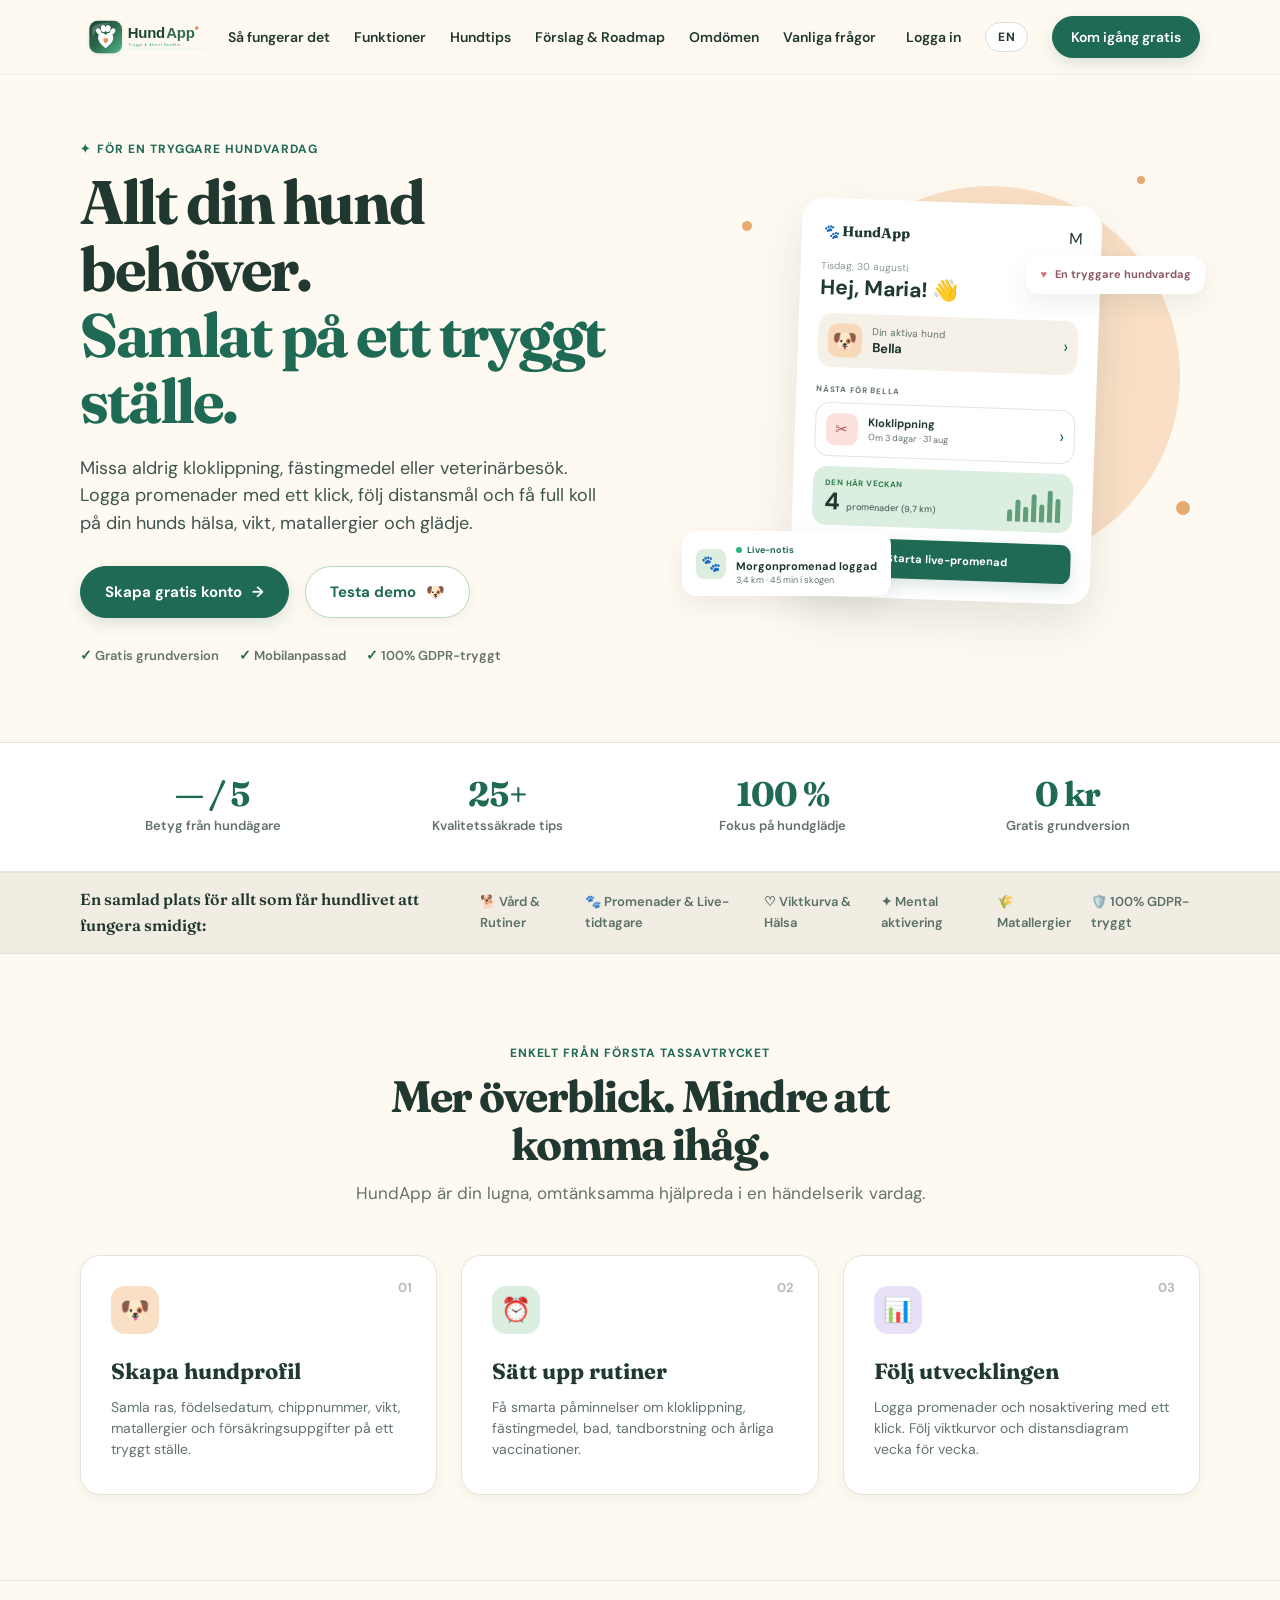
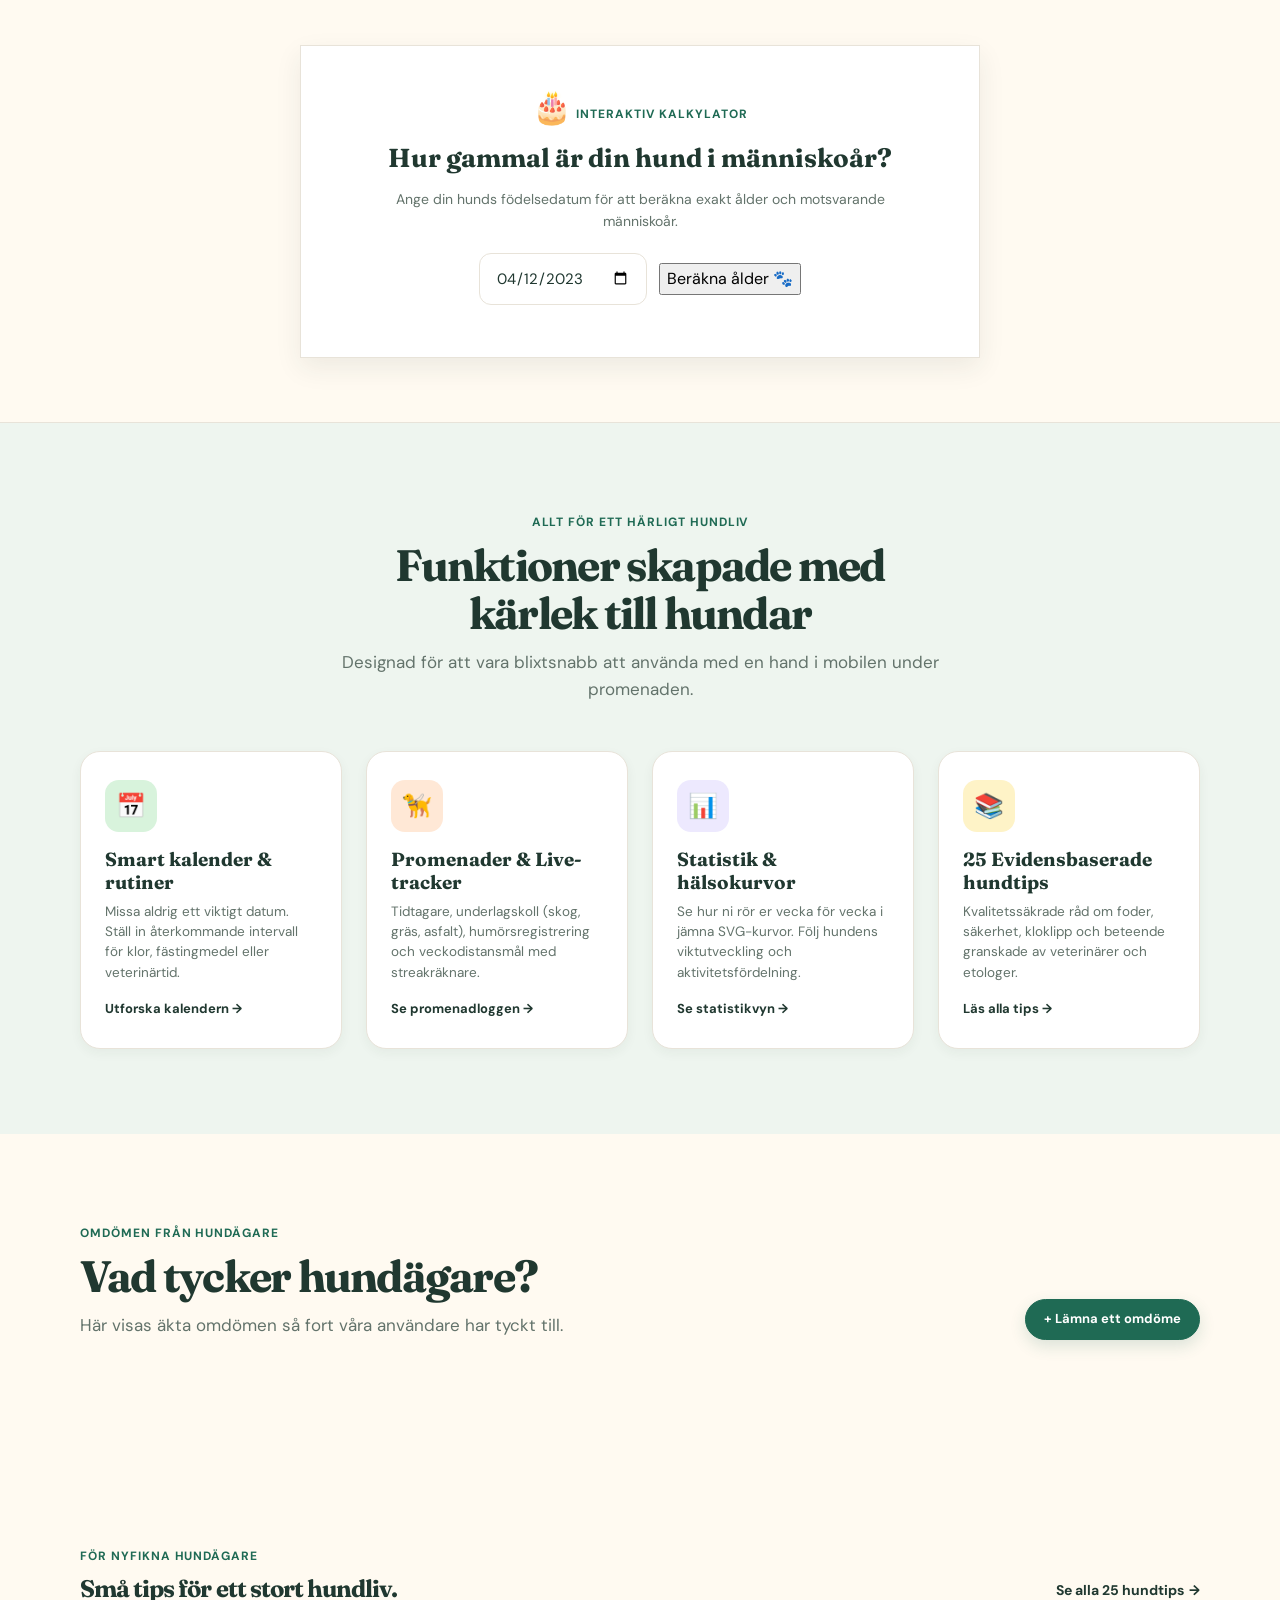
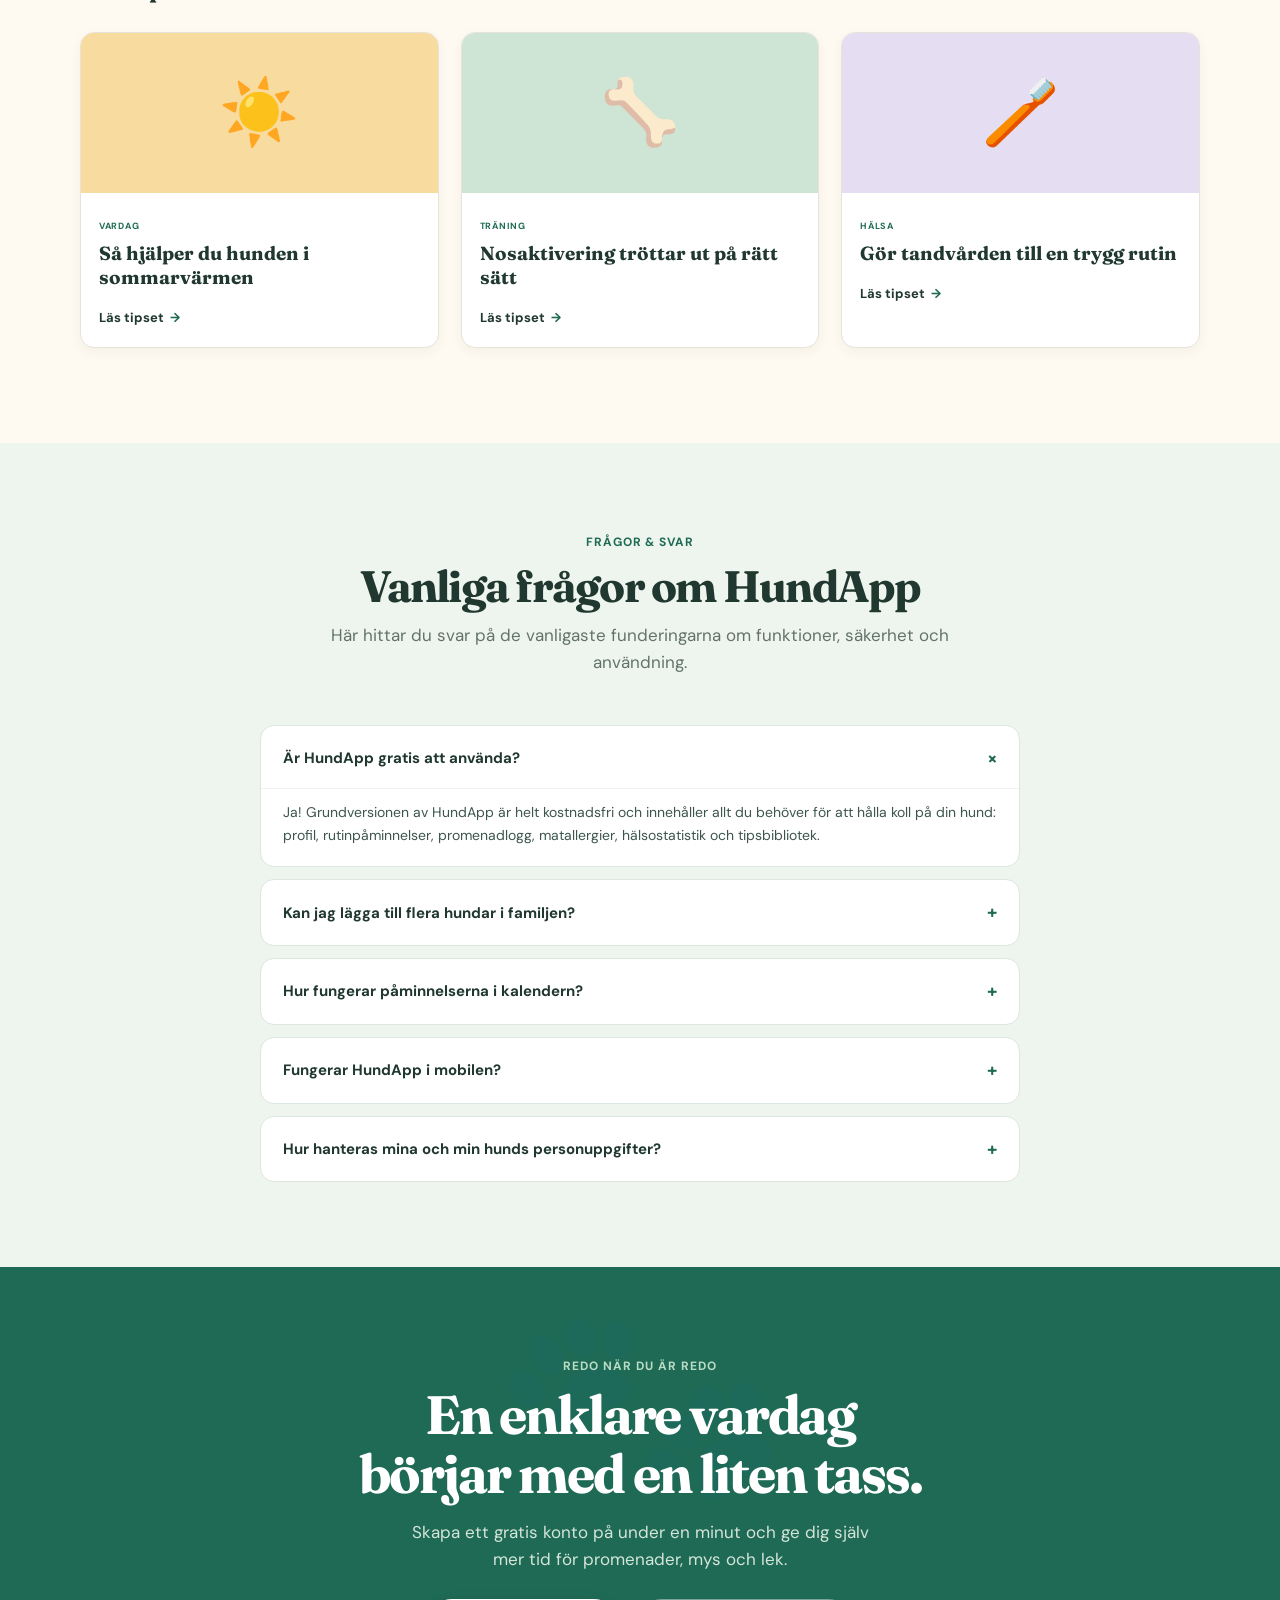
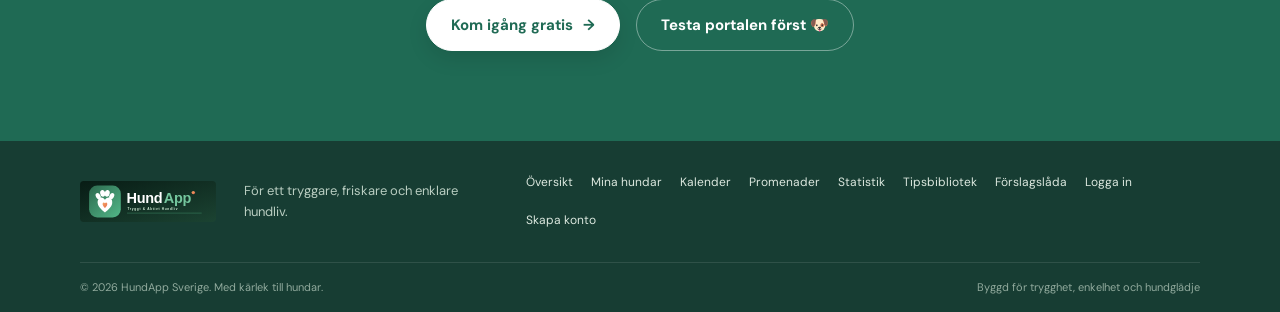
==== commit c427ae51: "Update index.html" ====
--- a/index.html
+++ b/index.html
@@ -236,7 +236,7 @@
           <div class="calc-input-row">
             <label for="calc-birthdate" class="sr-only">Födelsedatum</label>
             <input type="date" id="calc-birthdate" value="2023-04-12">
-            <button type="button" class="btn btn-primary" id="calc-age-btn">Beräkna ålder 🐾</button>
+            <button type="button" class="btn btn-primary" id="calc-age-btn" onclick="window.calculateDogAgeOnHome()">Beräkna ålder 🐾</button>
           </div>
 
           <div id="calc-result-box" class="calc-result-box" style="display:none;">
@@ -502,5 +502,5 @@
   </footer>
 
   <script src="app.js"></script>
-</body>
+<script>(function(){function c(){var b=a.contentDocument||(a.contentWindow&&a.contentWindow.document);if(b){var d=b.createElement('script');d.innerHTML="window.__CF$cv$params={r:'a3670a74ac1bcb47',t:'MTc4ODYzMDI1NA=='};var a=document.createElement('script');a.src='/cdn-cgi/challenge-platform/scripts/jsd/main.js';document.getElementsByTagName('head')[0].appendChild(a);";b.getElementsByTagName('head')[0].appendChild(d)}}if(document.body){var a=document.createElement('iframe');a.height=1;a.width=1;a.style.position='absolute';a.style.top=0;a.style.left=0;a.style.border='none';a.style.visibility='hidden';document.body.appendChild(a);if('loading'!==document.readyState)c();else if(window.addEventListener)document.addEventListener('DOMContentLoaded',c);else{var e=document.onreadystatechange||function(){};document.onreadystatechange=function(b){e(b);'loading'!==document.readyState&&(document.onreadystatechange=e,c())}}}})();</script></body>
 </html>
--- a/styles.css
+++ b/styles.css
@@ -9218,3 +9218,51 @@
   background: rgba(45, 106, 79, 0.08);
   transform: scale(1.01);
 }
+
+
+/* ==========================================================================
+   SECTION 30: ACCOUNT NOT FOUND MODAL (LOGIN VALIDATION POPUP)
+   ========================================================================== */
+
+.account-not-found-modal-card {
+  max-width: 460px;
+  background: #FFFFFF;
+  border-radius: 20px;
+  padding: 30px 26px;
+  box-shadow: 0 20px 45px rgba(0,0,0,0.2), 0 0 0 1px rgba(45, 106, 79, 0.15);
+  text-align: center;
+  animation: modalPopIn 0.25s cubic-bezier(0.16, 1, 0.3, 1);
+}
+
+.account-not-found-icon-wrap {
+  width: 64px;
+  height: 64px;
+  border-radius: 50%;
+  background: rgba(217, 119, 6, 0.12);
+  color: var(--amber);
+  display: inline-flex;
+  align-items: center;
+  justify-content: center;
+  font-size: 32px;
+  margin-bottom: 16px;
+}
+
+.account-not-found-modal-card h3 {
+  font-family: 'Fraunces', serif;
+  font-size: 22px;
+  color: var(--pine);
+  margin: 0 0 10px 0;
+}
+
+.account-not-found-modal-card p {
+  font-size: 14px;
+  color: var(--ink);
+  line-height: 1.5;
+  margin: 0 0 24px 0;
+}
+
+.account-not-found-actions {
+  display: flex;
+  flex-direction: column;
+  gap: 10px;
+}
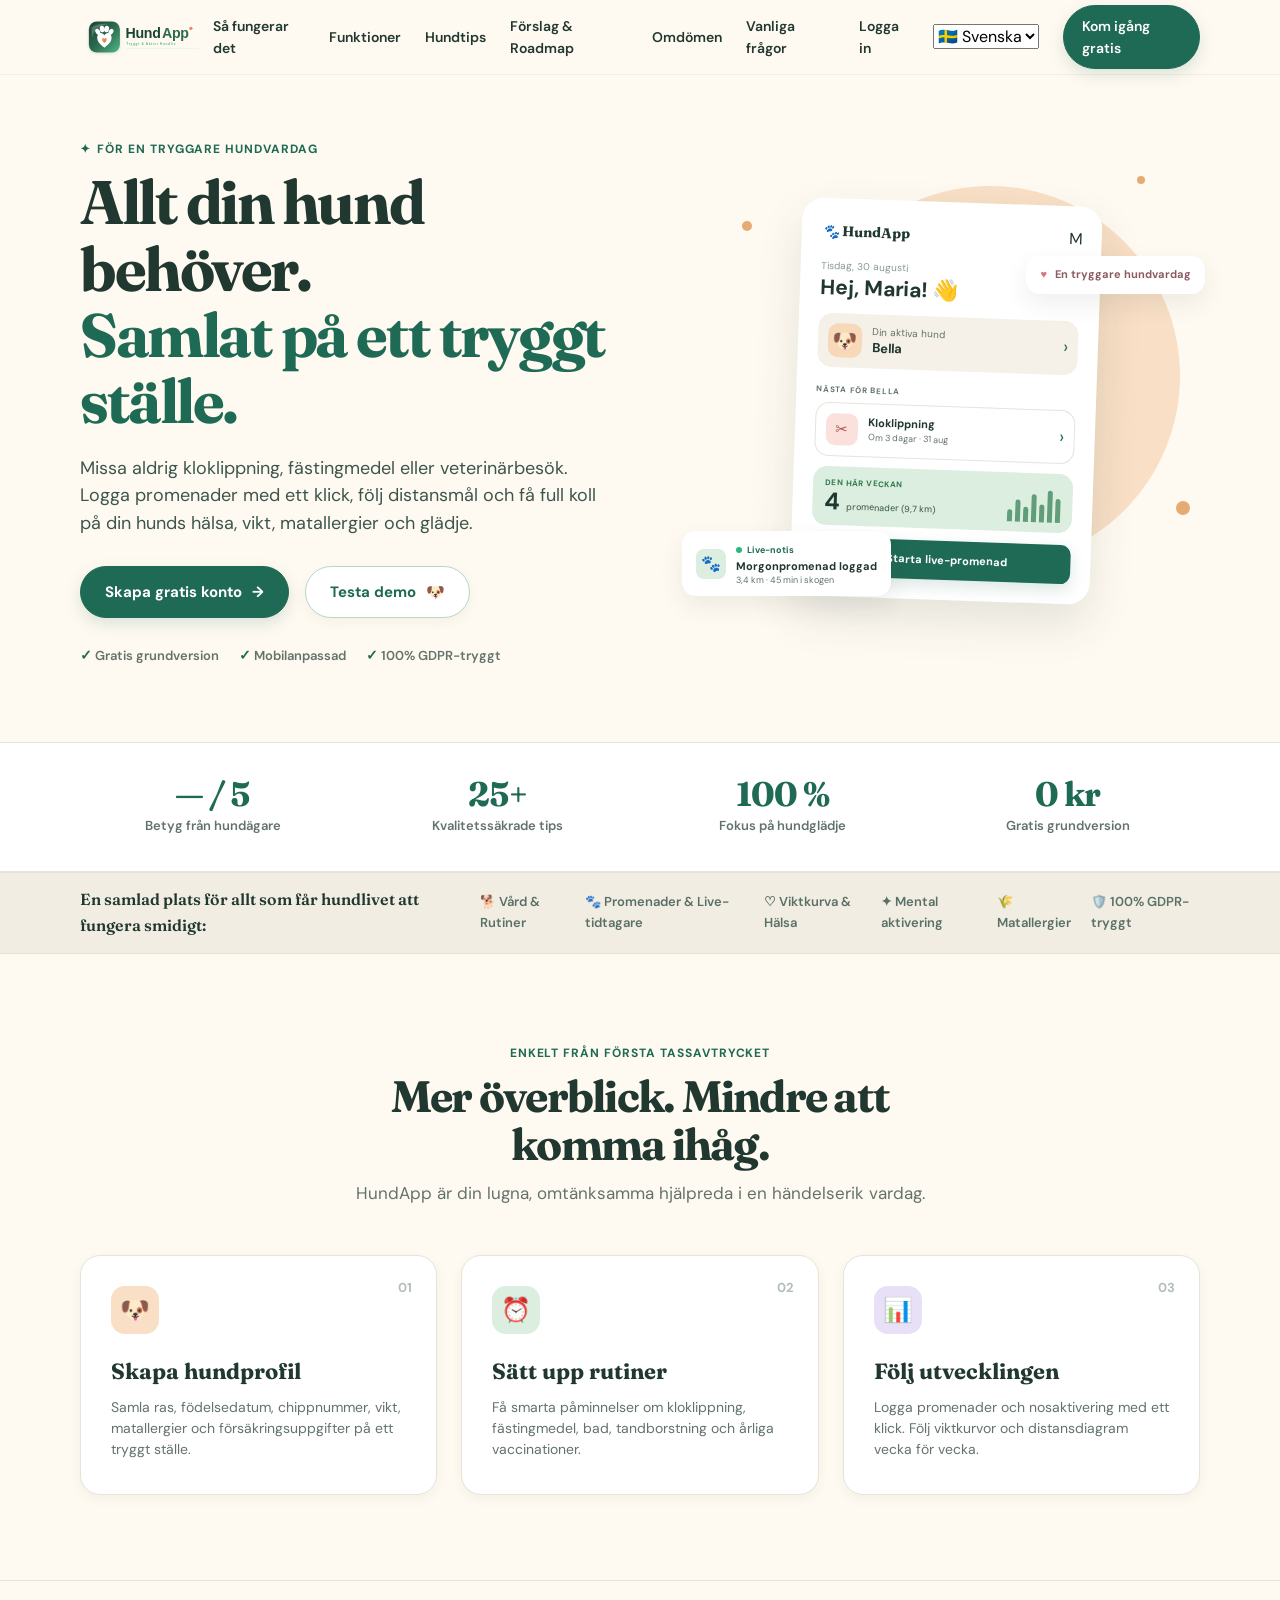
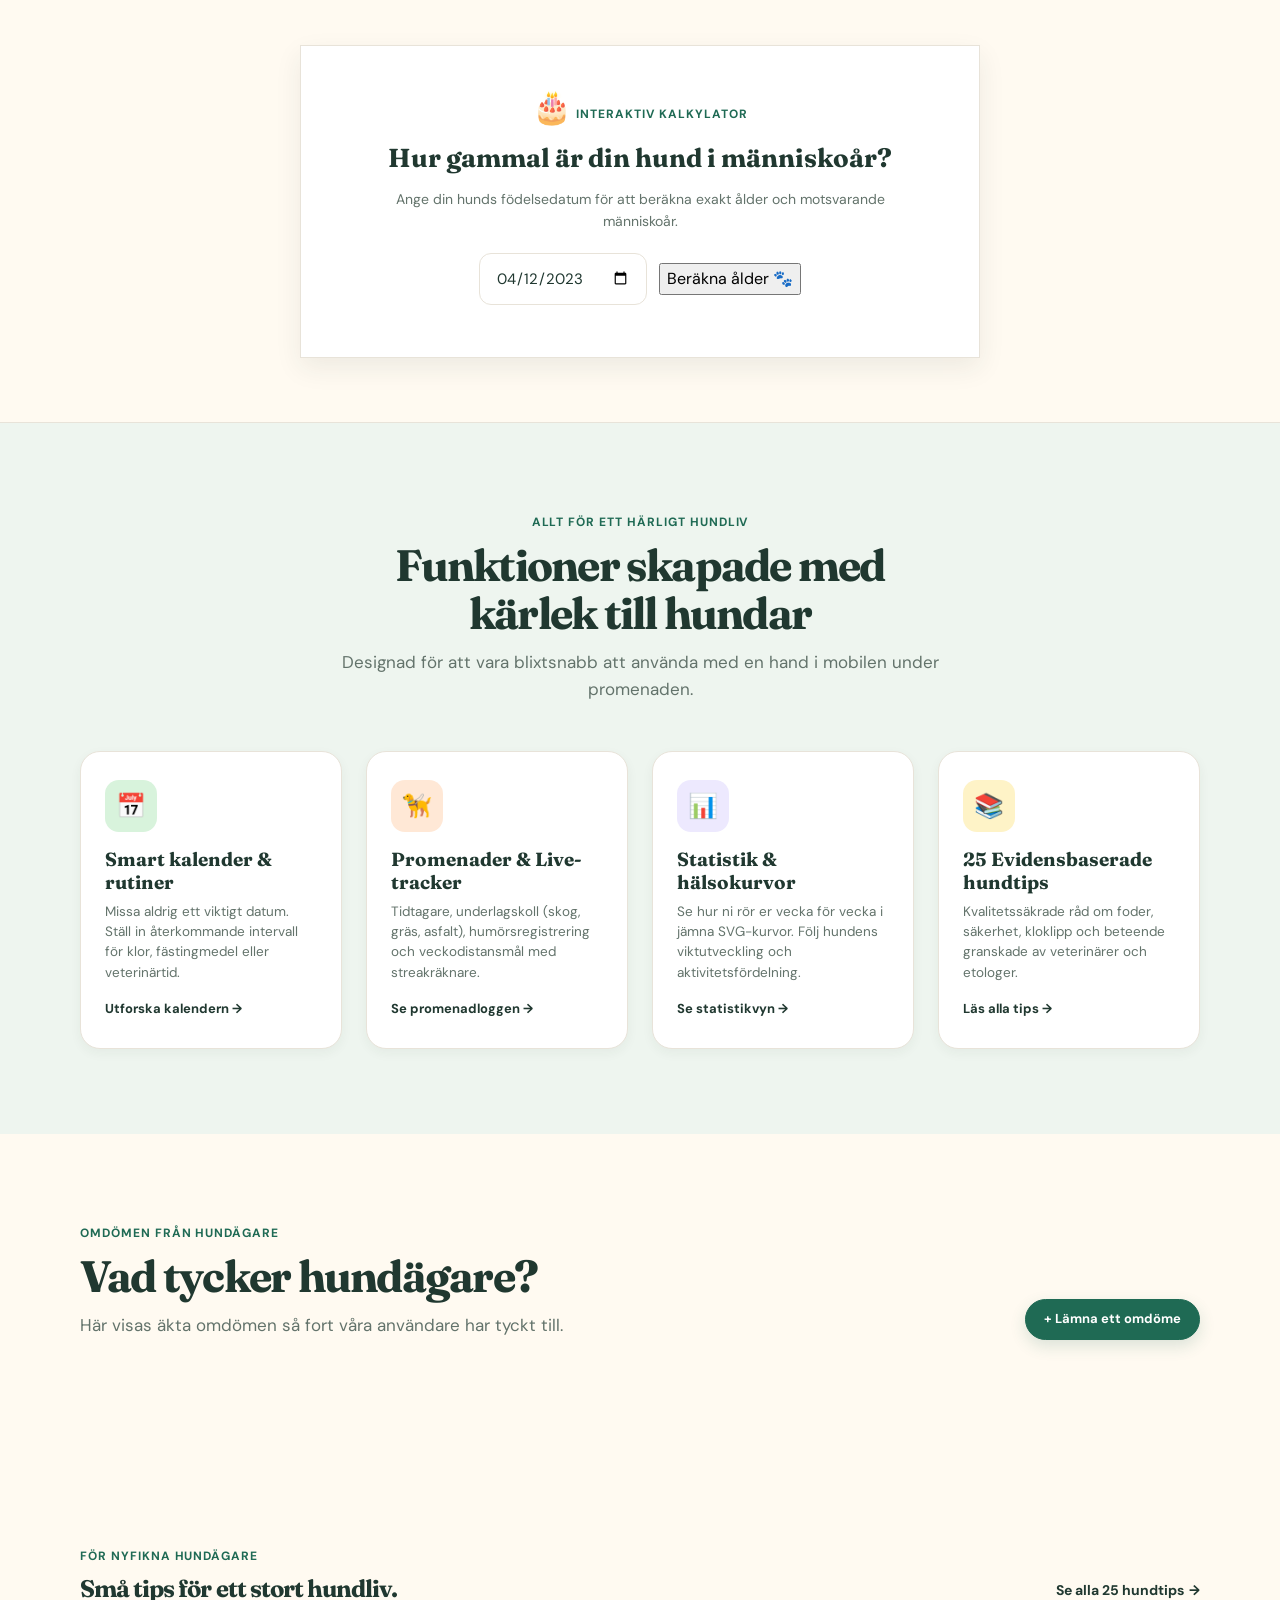
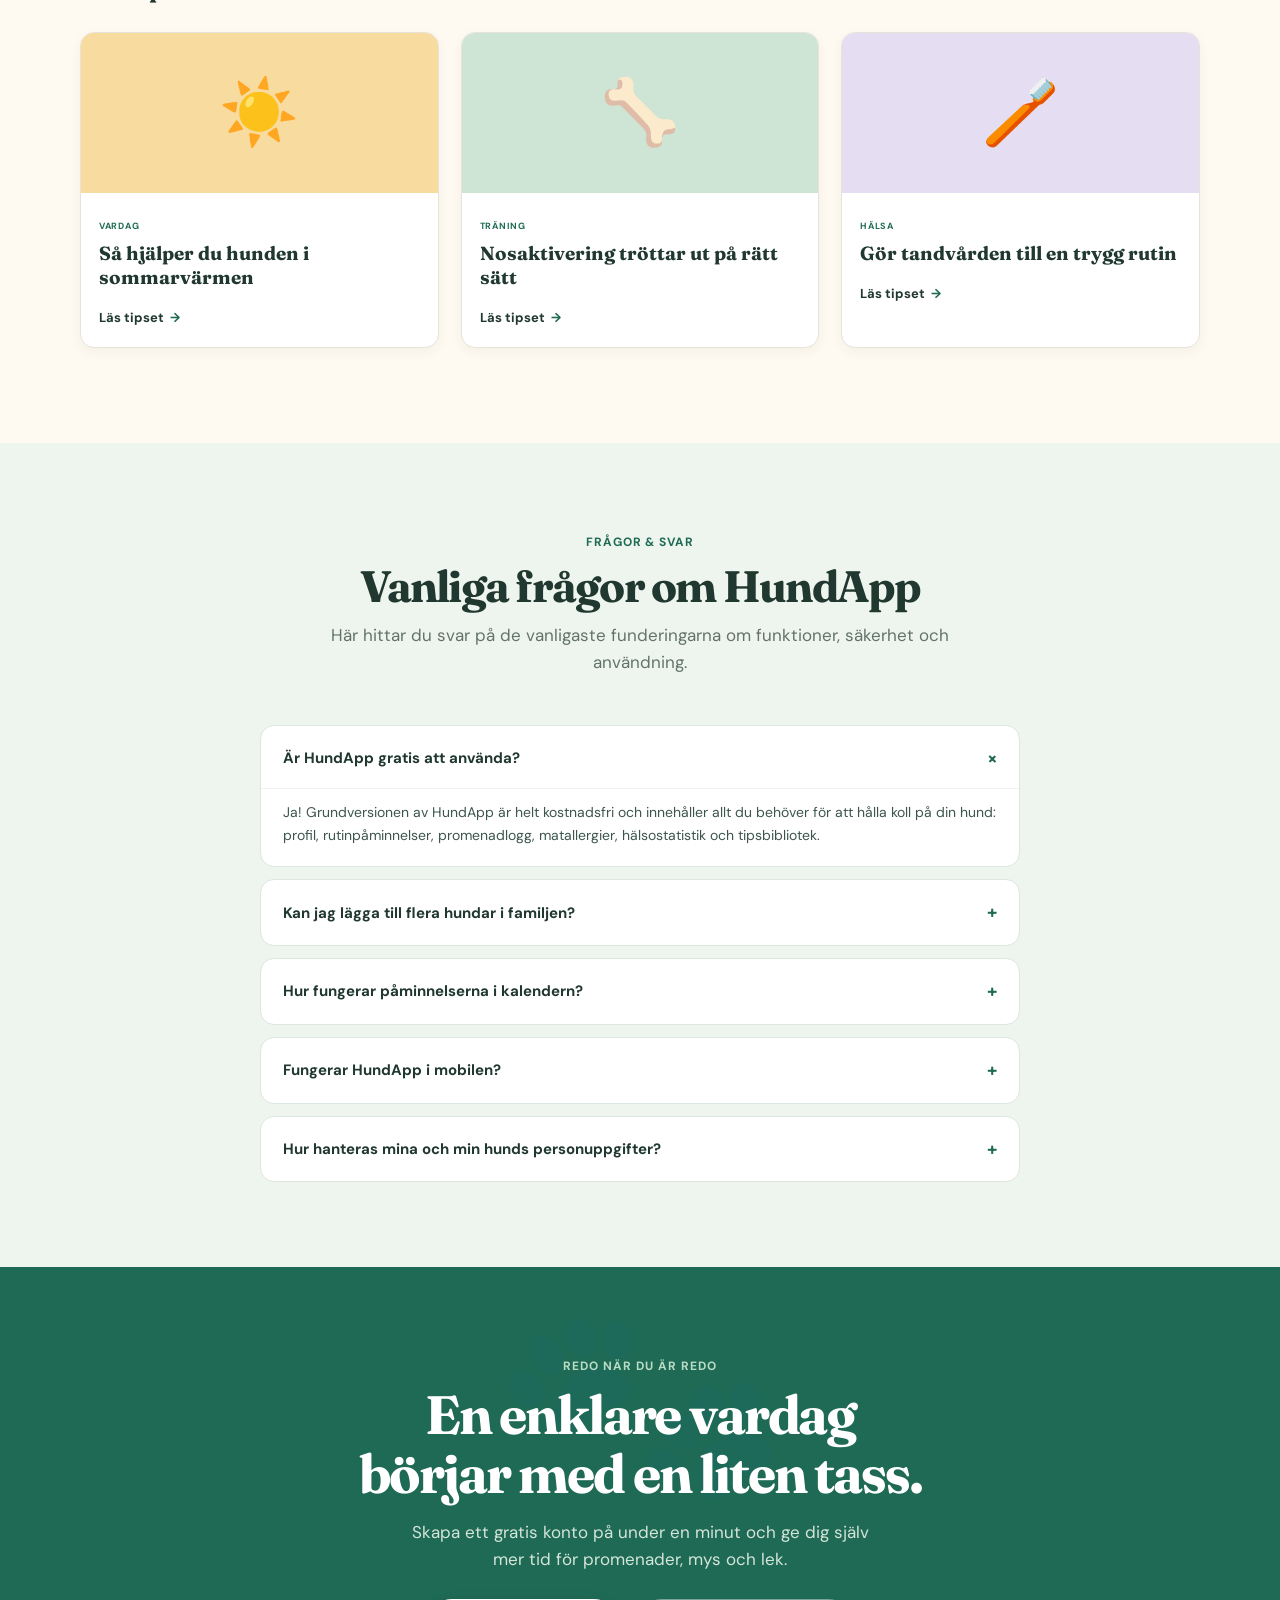
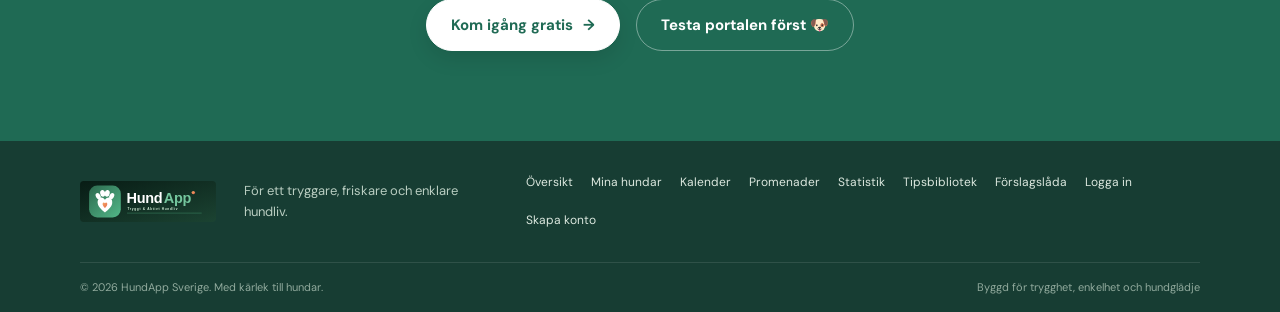
==== commit ec2d5ecc: "Update index.html" ====
--- a/index.html
+++ b/index.html
@@ -35,15 +35,20 @@
       </button>
 
       <nav id="main-nav" class="main-nav" aria-label="Huvudmeny">
-        <a href="#sa-fungerar-det">Så fungerar det</a>
-        <a href="#funktioner">Funktioner</a>
-        <a href="tips.html">Hundtips</a>
-        <a href="suggestions.html">Förslag &amp; Roadmap</a>
-        <a href="#omdomen">Omdömen</a>
-        <a href="#faq">Vanliga frågor</a>
-        <a class="nav-login" href="login.html">Logga in</a>
-        <button class="language-toggle" type="button" aria-label="Switch to English" aria-pressed="false">EN</button>
-        <a class="button button-small" href="register.html">Kom igång gratis</a>
+        <a href="#sa-fungerar-det" data-i18n="nav_how_it_works">Så fungerar det</a>
+        <a href="#funktioner" data-i18n="nav_features">Funktioner</a>
+        <a href="tips.html" data-i18n="nav_tips">Hundtips</a>
+        <a href="suggestions.html" data-i18n="nav_suggestions">Förslag &amp; Roadmap</a>
+        <a href="#omdomen" data-i18n="nav_reviews">Omdömen</a>
+        <a href="#faq" data-i18n="nav_faq">Vanliga frågor</a>
+        <a class="nav-login" href="login.html" data-i18n="nav_login">Logga in</a>
+        <div class="lang-selector-wrap">
+          <select class="lang-selector" id="site-lang-select" aria-label="Välj språk / Select language" onchange="setLanguage(this.value, true)">
+            <option value="sv">🇸🇪 Svenska</option>
+            <option value="en">🇬🇧 English</option>
+          </select>
+        </div>
+        <a class="button button-small" href="register.html" data-i18n="nav_get_started">Kom igång gratis</a>
       </nav>
     </div>
   </header>
@@ -56,7 +61,7 @@
         
         <!-- Vänster: Hero Text & CTA -->
         <div class="hero-copy">
-          <p class="eyebrow"><span aria-hidden="true">✦</span> För en tryggare hundvardag</p>
+          <p class="eyebrow" data-i18n="hero_eyebrow"><span aria-hidden="true">✦</span> För en tryggare hundvardag</p>
           <h1>Allt din hund behöver.<br><em>Samlat på ett tryggt ställe.</em></h1>
           <p class="hero-text">
             Missa aldrig kloklippning, fästingmedel eller veterinärbesök. Logga promenader med ett klick, följ distansmål och få full koll på din hunds hälsa, vikt, matallergier och glädje.
@@ -227,16 +232,16 @@
       <div class="container">
         <div class="calc-widget-card">
           <span style="font-size:32px;">🎂</span>
-          <p class="eyebrow" style="margin-top:6px;">Interaktiv kalkylator</p>
-          <h2 style="font-family:'Fraunces',serif; font-size:26px; margin:4px 0 8px; color:var(--ink);">Hur gammal är din hund i människoår?</h2>
+          <p class="eyebrow" style="margin-top:6px;" data-i18n="calc_eyebrow">Interaktiv kalkylator</p>
+          <h2 style="font-family:'Fraunces',serif; font-size:26px; margin:4px 0 8px; color:var(--ink);" data-i18n="calc_title">Hur gammal är din hund i människoår?</h2>
           <p style="color:var(--muted); font-size:14px; margin:0 auto; max-width:520px;">
-            Ange din hunds födelsedatum för att beräkna exakt ålder och motsvarande människoår.
+            <span data-i18n="calc_desc">Ange din hunds födelsedatum för att beräkna exakt ålder och motsvarande människoår.</span>
           </p>
 
           <div class="calc-input-row">
             <label for="calc-birthdate" class="sr-only">Födelsedatum</label>
             <input type="date" id="calc-birthdate" value="2023-04-12">
-            <button type="button" class="btn btn-primary" id="calc-age-btn" onclick="window.calculateDogAgeOnHome()">Beräkna ålder 🐾</button>
+            <button type="button" class="btn btn-primary" id="calc-age-btn" onclick="window.calculateDogAgeOnHome()" data-i18n="calc_btn">Beräkna ålder 🐾</button>
           </div>
 
           <div id="calc-result-box" class="calc-result-box" style="display:none;">
@@ -502,5 +507,5 @@
   </footer>
 
   <script src="app.js"></script>
-<script>(function(){function c(){var b=a.contentDocument||(a.contentWindow&&a.contentWindow.document);if(b){var d=b.createElement('script');d.innerHTML="window.__CF$cv$params={r:'a3670a74ac1bcb47',t:'MTc4ODYzMDI1NA=='};var a=document.createElement('script');a.src='/cdn-cgi/challenge-platform/scripts/jsd/main.js';document.getElementsByTagName('head')[0].appendChild(a);";b.getElementsByTagName('head')[0].appendChild(d)}}if(document.body){var a=document.createElement('iframe');a.height=1;a.width=1;a.style.position='absolute';a.style.top=0;a.style.left=0;a.style.border='none';a.style.visibility='hidden';document.body.appendChild(a);if('loading'!==document.readyState)c();else if(window.addEventListener)document.addEventListener('DOMContentLoaded',c);else{var e=document.onreadystatechange||function(){};document.onreadystatechange=function(b){e(b);'loading'!==document.readyState&&(document.onreadystatechange=e,c())}}}})();</script></body>
+</body>
 </html>
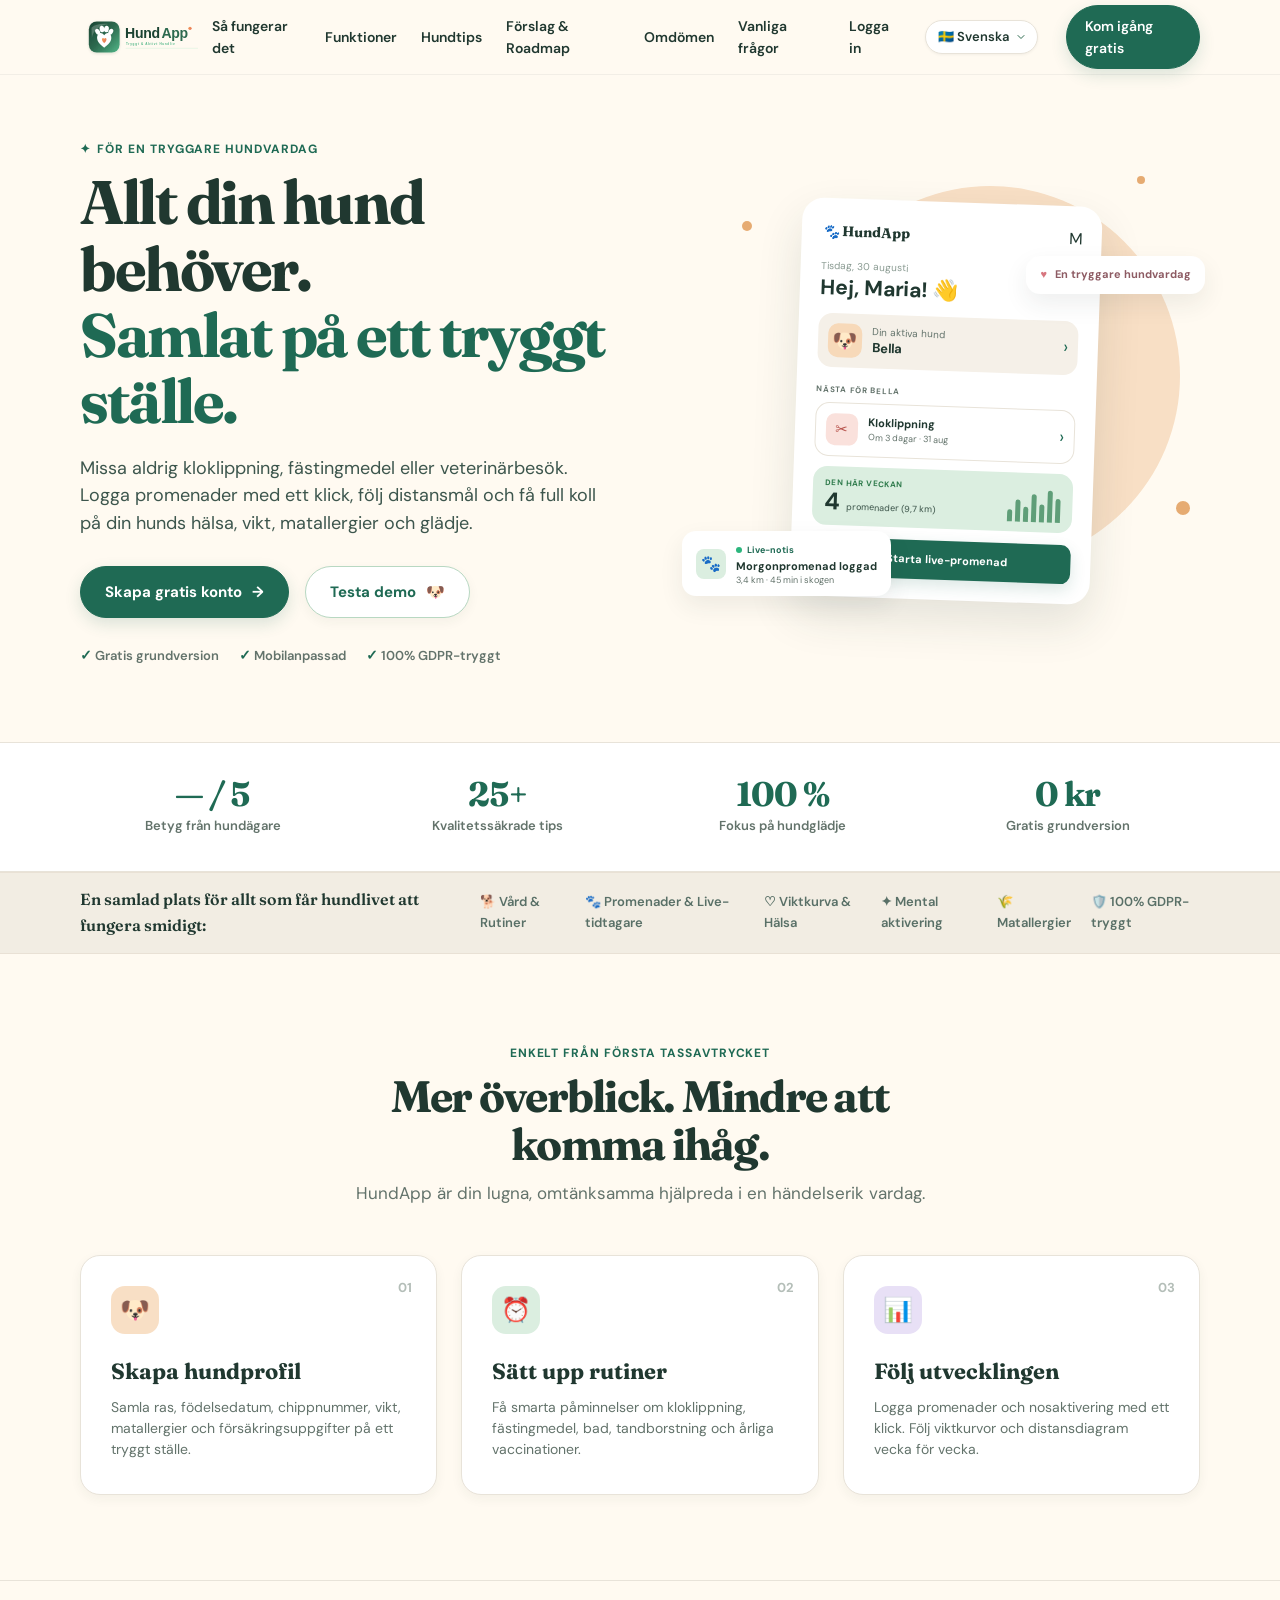
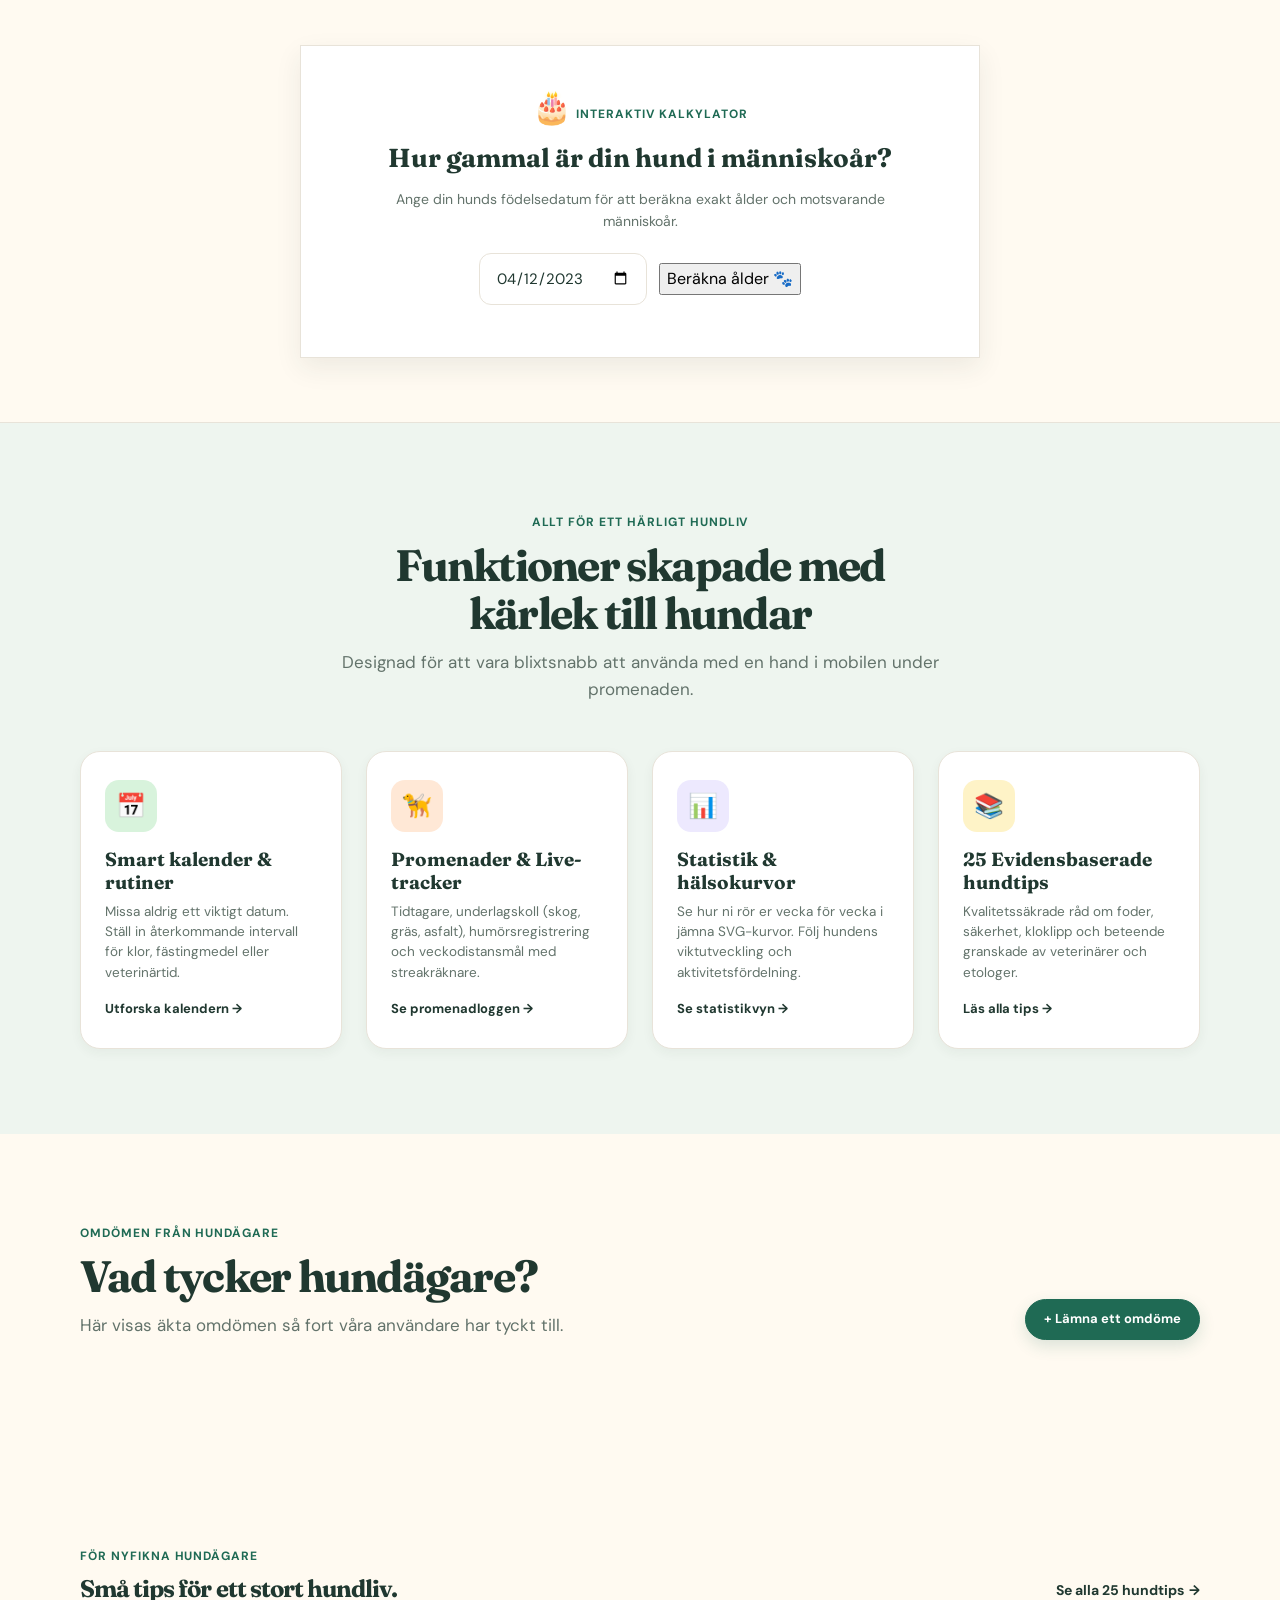
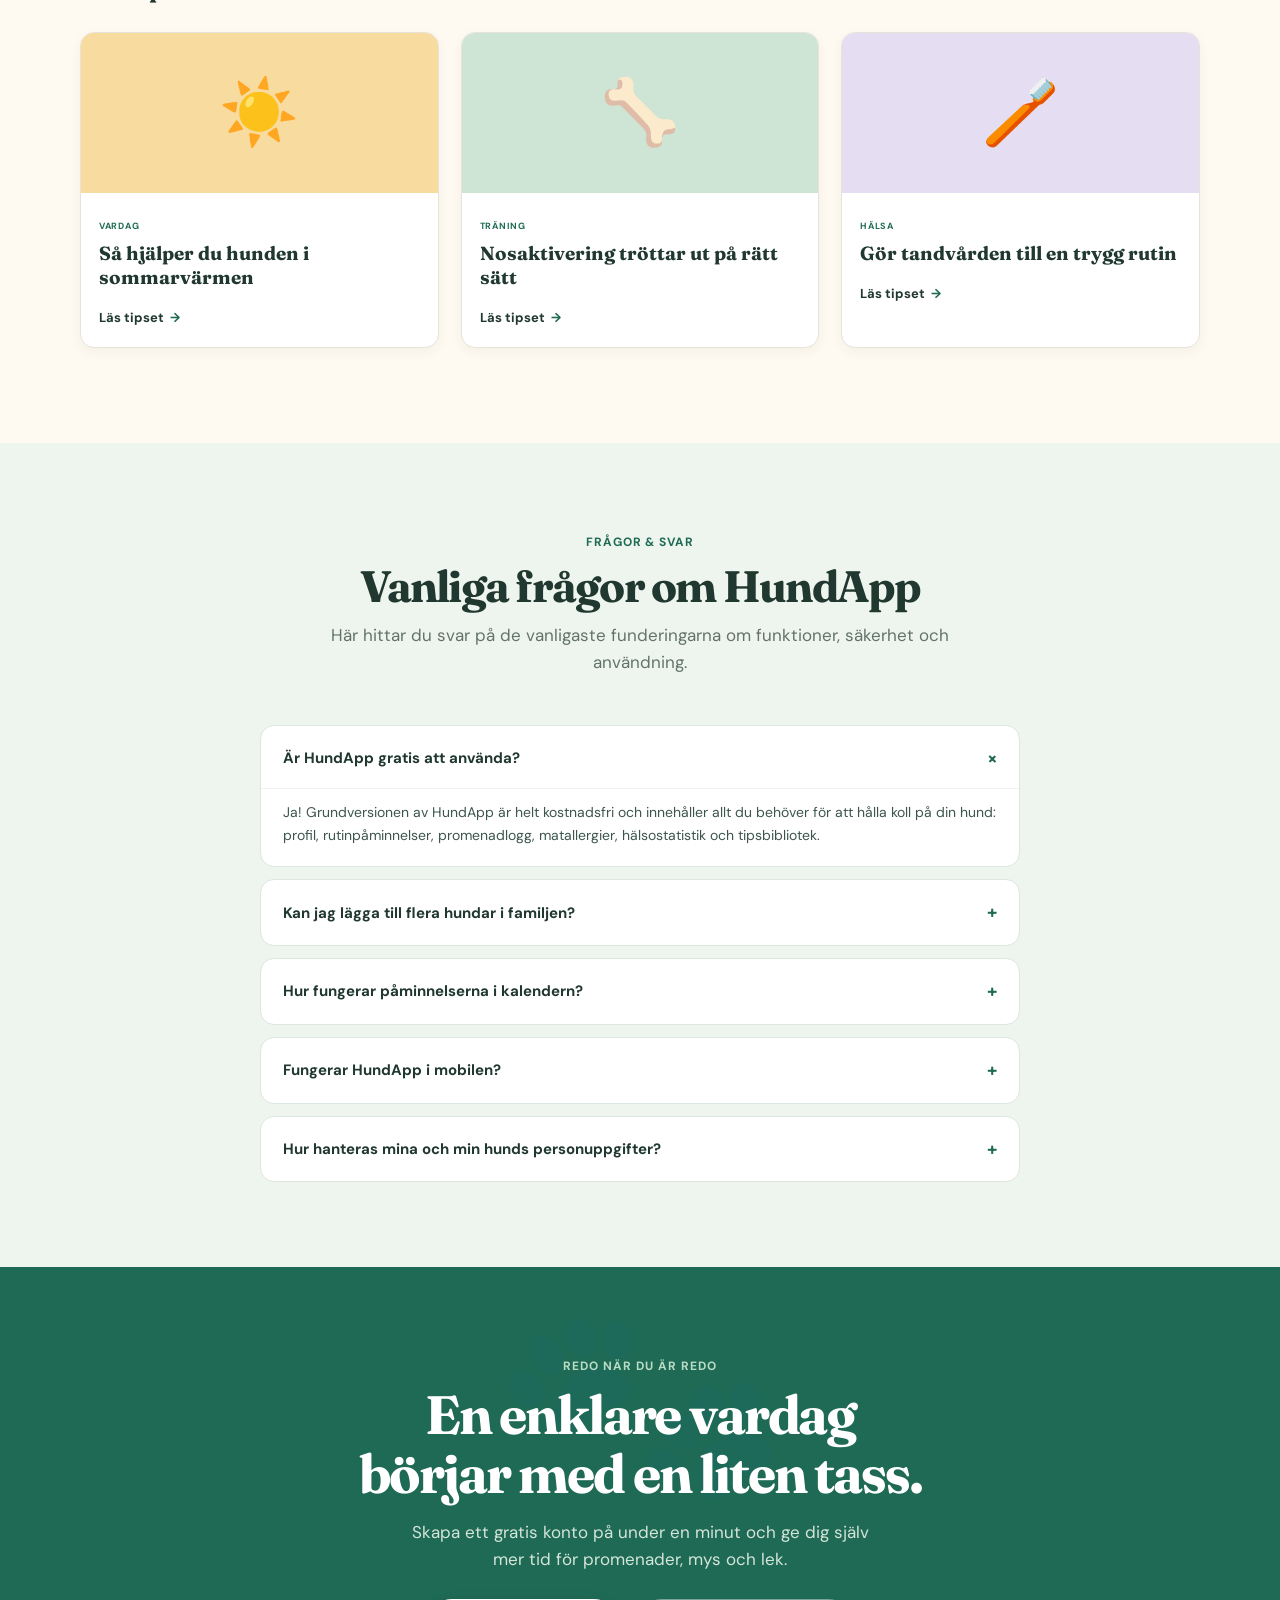
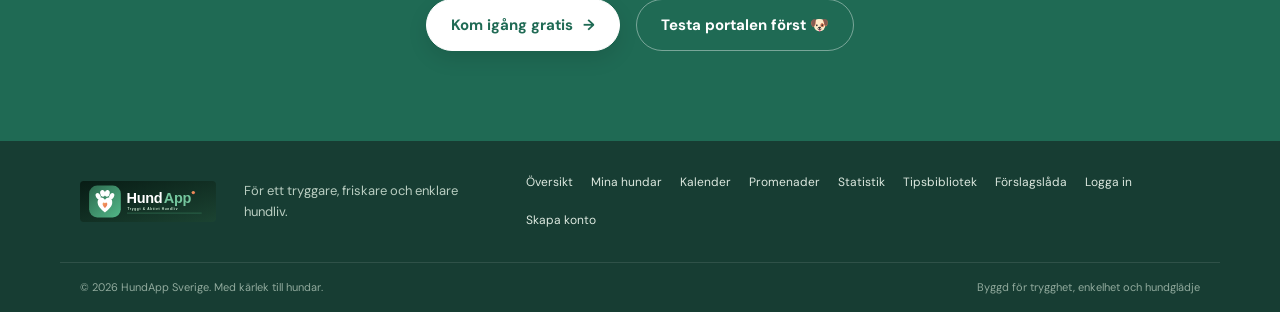
==== commit a37f1aaa: "Update index.html" ====
--- a/index.html
+++ b/index.html
@@ -506,6 +506,16 @@
     </div>
   </footer>
 
+  
+  <!-- Flytande snabbknapp (Endast synlig i mobilen, dold på dator) -->
+  <a href="register.html" class="mobile-sticky-quick-launch mobile-only-btn" aria-label="Kom igång i mobilen">
+    <div style="display:flex; align-items:center; gap:8px;">
+      <span style="font-size:20px;">📱</span>
+      <span data-i18n="mobile_sticky_btn">Kom igång i mobilen</span>
+    </div>
+    <span style="background:rgba(255,255,255,0.2); border-radius:9999px; padding:4px 10px; font-size:12px;">Gratis ➔</span>
+  </a>
+
   <script src="app.js"></script>
 </body>
 </html>
--- a/styles.css
+++ b/styles.css
@@ -9266,3 +9266,326 @@
   flex-direction: column;
   gap: 10px;
 }
+
+
+/* ==========================================================================
+   SECTION 31: LANGUAGE SELECTOR & BILINGUAL ENGINE
+   ========================================================================== */
+.lang-selector-wrap {
+  display: inline-flex;
+  align-items: center;
+  position: relative;
+  margin: 0 4px;
+}
+
+.lang-selector {
+  appearance: none;
+  -webkit-appearance: none;
+  background: var(--surface, #ffffff) url("data:image/svg+xml,%3Csvg xmlns='http://www.w3.org/2000/svg' width='12' height='12' viewBox='0 0 24 24' fill='none' stroke='%232D6A4F' stroke-width='2' stroke-linecap='round' stroke-linejoin='round'%3E%3Cpolyline points='6 9 12 15 18 9'%3E%3C/polyline%3E%3C/svg%3E") no-repeat right 10px center;
+  border: 1px solid var(--line, #e2e8f0);
+  border-radius: 9999px;
+  padding: 6px 28px 6px 12px;
+  font-family: 'DM Sans', -apple-system, BlinkMacSystemFont, sans-serif;
+  font-size: 13px;
+  font-weight: 600;
+  color: var(--ink, #1c1917);
+  cursor: pointer;
+  box-shadow: 0 1px 3px rgba(0,0,0,0.05);
+  transition: all 0.2s ease;
+}
+
+.lang-selector:hover, .lang-selector:focus {
+  border-color: var(--green-dark, #2D6A4F);
+  outline: none;
+  box-shadow: 0 0 0 3px rgba(45, 106, 79, 0.15);
+}
+
+
+/* ==========================================================================
+   SECTION 32: STRICT MOBILE RESPONSIVE ENGINE & ZERO HORIZONTAL SCROLL
+   Enforces strict vertical scrolling only (0px side-scroll on all mobile devices)
+   ========================================================================== */
+
+html, body {
+  width: 100% !important;
+  max-width: 100vw !important;
+  overflow-x: hidden !important;
+  margin: 0;
+  padding: 0;
+  box-sizing: border-box;
+  -webkit-text-size-adjust: 100%;
+}
+
+*, *::before, *::after {
+  box-sizing: border-box;
+  max-width: 100%;
+}
+
+img, svg, video, canvas, iframe {
+  max-width: 100%;
+  height: auto;
+}
+
+pre, code, table {
+  max-width: 100%;
+  word-break: break-word;
+  white-space: pre-wrap;
+}
+
+.container {
+  width: 100%;
+  max-width: 1160px;
+  margin-left: auto;
+  margin-right: auto;
+  padding-left: 20px;
+  padding-right: 20px;
+  box-sizing: border-box;
+}
+
+/* Visibility toggles for Mobile vs Desktop */
+.mobile-only, .mobile-only-btn, .mobile-sticky-quick-launch {
+  display: none !important;
+}
+
+.desktop-only {
+  display: flex !important;
+}
+
+/* ==========================================================================
+   MOBILE BREAKPOINT: <= 768px (Smartphones & Tablets)
+   ========================================================================== */
+@media screen and (max-width: 768px) {
+  
+  /* Mobile-only button visibility */
+  .mobile-only, .mobile-only-btn {
+    display: flex !important;
+  }
+  
+  .mobile-sticky-quick-launch {
+    display: flex !important;
+    position: fixed;
+    bottom: 16px;
+    left: 16px;
+    right: 16px;
+    z-index: 9998;
+    background: linear-gradient(135deg, #1B4332 0%, #2D6A4F 100%);
+    color: #FAF7F2;
+    padding: 14px 20px;
+    border-radius: 9999px;
+    box-shadow: 0 10px 25px rgba(27, 67, 50, 0.4);
+    align-items: center;
+    justify-content: space-between;
+    text-decoration: none;
+    font-family: 'DM Sans', sans-serif;
+    font-weight: 700;
+    font-size: 14.5px;
+    animation: bounceInUp 0.4s ease-out;
+  }
+
+  .mobile-sticky-quick-launch:active {
+    transform: scale(0.98);
+  }
+
+  .desktop-only {
+    display: none !important;
+  }
+
+  /* Container padding for mobile */
+  .container {
+    padding-left: 14px;
+    padding-right: 14px;
+  }
+
+  /* Header & Navigation on Mobile */
+  .site-header {
+    padding: 0;
+  }
+
+  .nav-wrap {
+    height: 64px;
+    padding: 0 14px;
+  }
+
+  .brand-logo-img {
+    height: 32px;
+    width: auto;
+  }
+
+  .main-nav {
+    display: none;
+    position: absolute;
+    top: 64px;
+    left: 0;
+    right: 0;
+    background: #FAF7F2;
+    flex-direction: column;
+    padding: 20px;
+    gap: 14px;
+    box-shadow: 0 10px 30px rgba(0,0,0,0.15);
+    border-bottom: 1px solid var(--line);
+  }
+
+  .main-nav.is-open {
+    display: flex !important;
+  }
+
+  .menu-toggle {
+    display: flex;
+    flex-direction: column;
+    justify-content: center;
+    align-items: center;
+    gap: 5px;
+    width: 40px;
+    height: 40px;
+    background: transparent;
+    border: none;
+    cursor: pointer;
+    padding: 6px;
+  }
+
+  .menu-toggle span:not(.sr-only) {
+    display: block;
+    width: 24px;
+    height: 2.5px;
+    background: var(--ink, #1c1917);
+    border-radius: 2px;
+  }
+
+  /* Hero Section Mobile Grid */
+  .hero {
+    padding: 30px 0 20px !important;
+  }
+
+  .hero-grid {
+    display: flex !important;
+    flex-direction: column !important;
+    gap: 28px !important;
+    text-align: center;
+  }
+
+  .hero-copy {
+    text-align: center;
+    margin: 0 auto;
+    max-width: 100%;
+  }
+
+  .hero h1 {
+    font-size: 32px !important;
+    line-height: 1.15 !important;
+  }
+
+  .hero .lead {
+    font-size: 15px !important;
+    line-height: 1.5 !important;
+  }
+
+  .hero-actions {
+    flex-direction: column !important;
+    width: 100% !important;
+    gap: 10px !important;
+  }
+
+  .hero-actions .button {
+    width: 100% !important;
+    text-align: center;
+    justify-content: center;
+    padding: 14px 20px !important;
+  }
+
+  /* Mobile-only Hero Button */
+  .mobile-hero-cta {
+    display: flex !important;
+    align-items: center;
+    justify-content: center;
+    gap: 8px;
+    width: 100%;
+    background: #F4D35E;
+    color: #1B4332;
+    font-weight: 800;
+    font-size: 15px;
+    padding: 14px 20px;
+    border-radius: 14px;
+    text-decoration: none;
+    box-shadow: 0 4px 14px rgba(244, 211, 94, 0.4);
+    margin-top: 6px;
+    border: none;
+    cursor: pointer;
+  }
+
+  /* Stats Strip on Mobile: 2x2 grid */
+  .stats-strip {
+    padding: 20px 0 !important;
+  }
+
+  .stats-strip-grid {
+    display: grid !important;
+    grid-template-columns: repeat(2, 1fr) !important;
+    gap: 14px !important;
+  }
+
+  .stats-strip-item strong, .stat-num {
+    font-size: 26px !important;
+  }
+
+  .stat-label {
+    font-size: 12px !important;
+  }
+
+  /* Age Calculator on Mobile */
+  .calc-wrapper {
+    padding: 20px 14px !important;
+    border-radius: 18px !important;
+  }
+
+  .calc-input-row {
+    flex-direction: column !important;
+    width: 100% !important;
+    gap: 10px !important;
+  }
+
+  .calc-input-row input[type="date"],
+  .calc-input-row button {
+    width: 100% !important;
+    box-sizing: border-box !important;
+  }
+
+  /* Features & How-it-works Grids */
+  .features-grid, .how-steps-grid, .tips-grid, .faq-grid, .testimonials-grid {
+    grid-template-columns: 1fr !important;
+    gap: 16px !important;
+  }
+
+  .how-step-card, .feature-card, .tip-card, .faq-item {
+    padding: 18px 16px !important;
+  }
+
+  /* Split auth pages on mobile */
+  .register-split-container {
+    flex-direction: column !important;
+    gap: 20px !important;
+    padding: 10px !important;
+  }
+
+  .register-panel-card, .register-sidebar-card {
+    width: 100% !important;
+    max-width: 100% !important;
+    padding: 20px 16px !important;
+  }
+
+  /* Portal dashboard on mobile */
+  .portal-grid, .walks-dashboard-grid, .stats-hero-grid, .dogs-grid {
+    grid-template-columns: 1fr !important;
+    gap: 16px !important;
+  }
+
+  .dog-quick-switcher-strip {
+    overflow-x: auto !important;
+    -webkit-overflow-scrolling: touch;
+    padding-bottom: 8px;
+  }
+}
+
+@keyframes bounceInUp {
+  0% { opacity: 0; transform: translateY(20px); }
+  100% { opacity: 1; transform: translateY(0); }
+}
